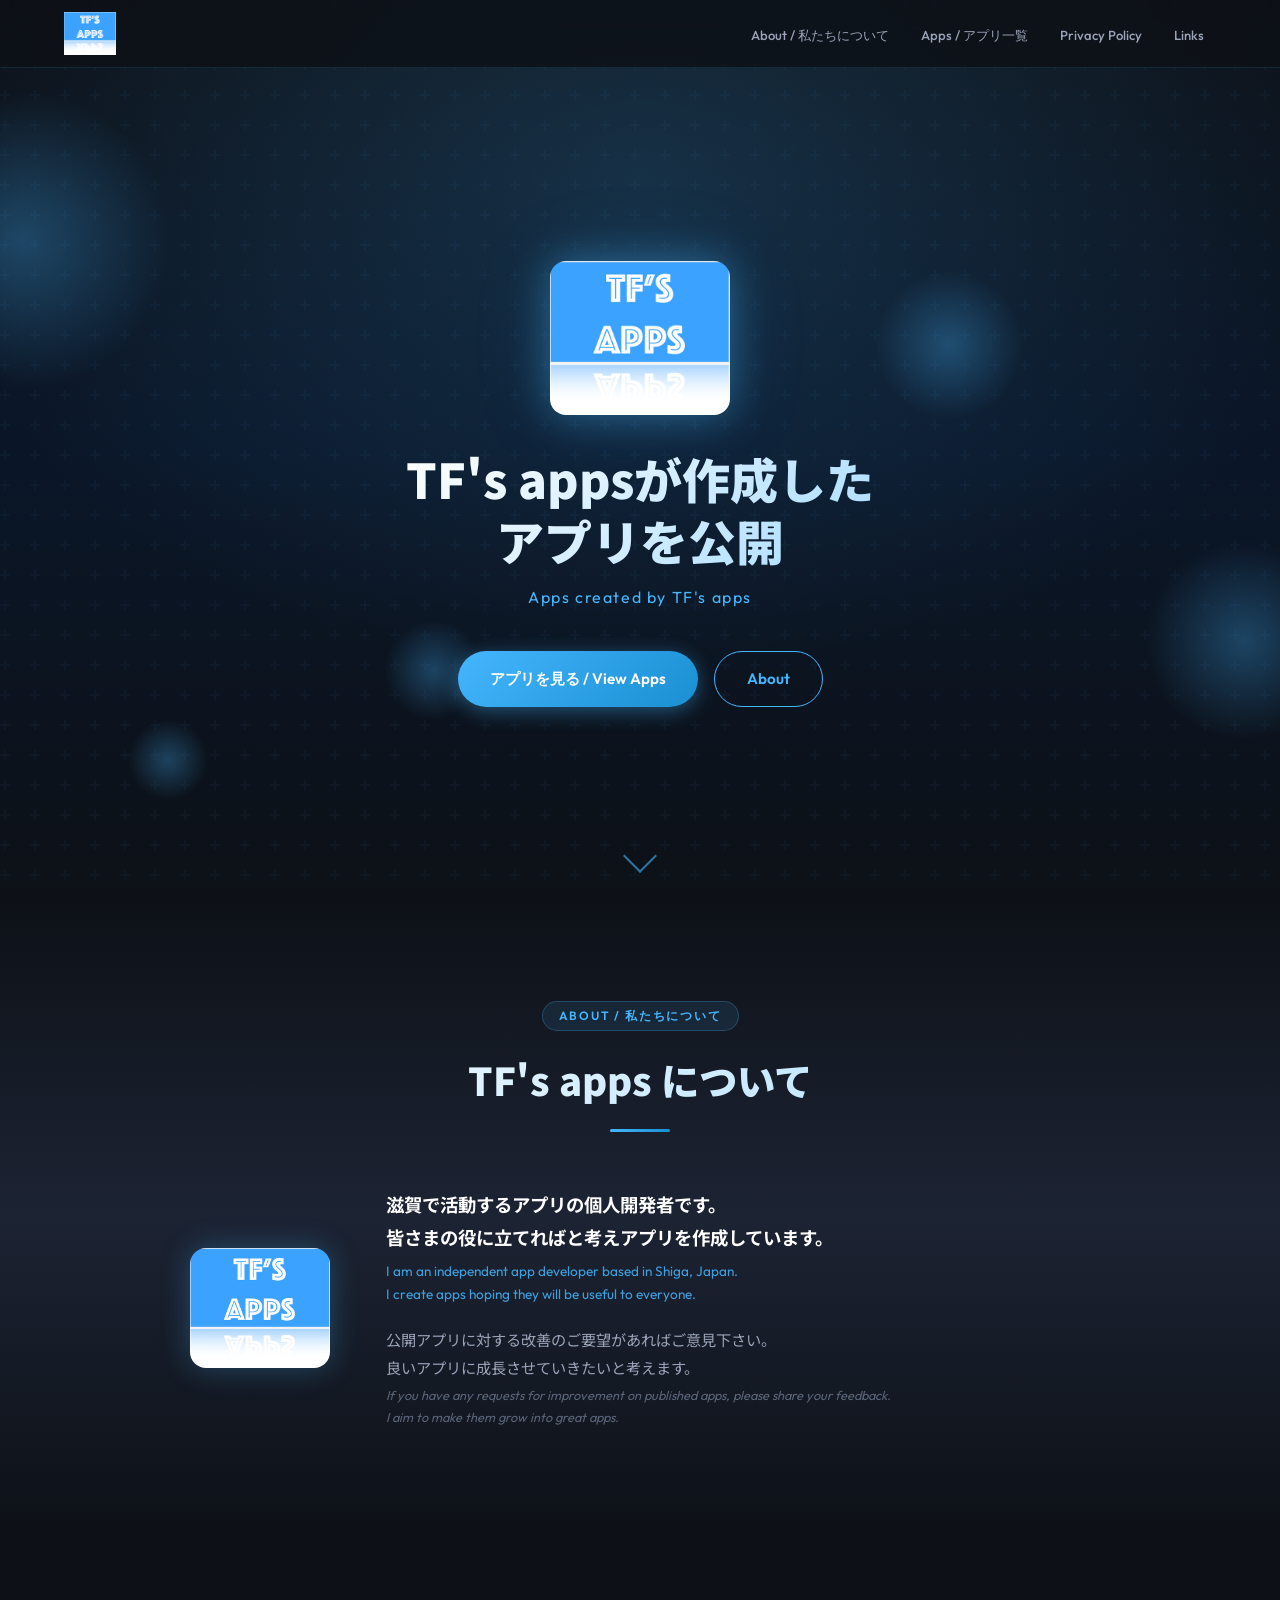
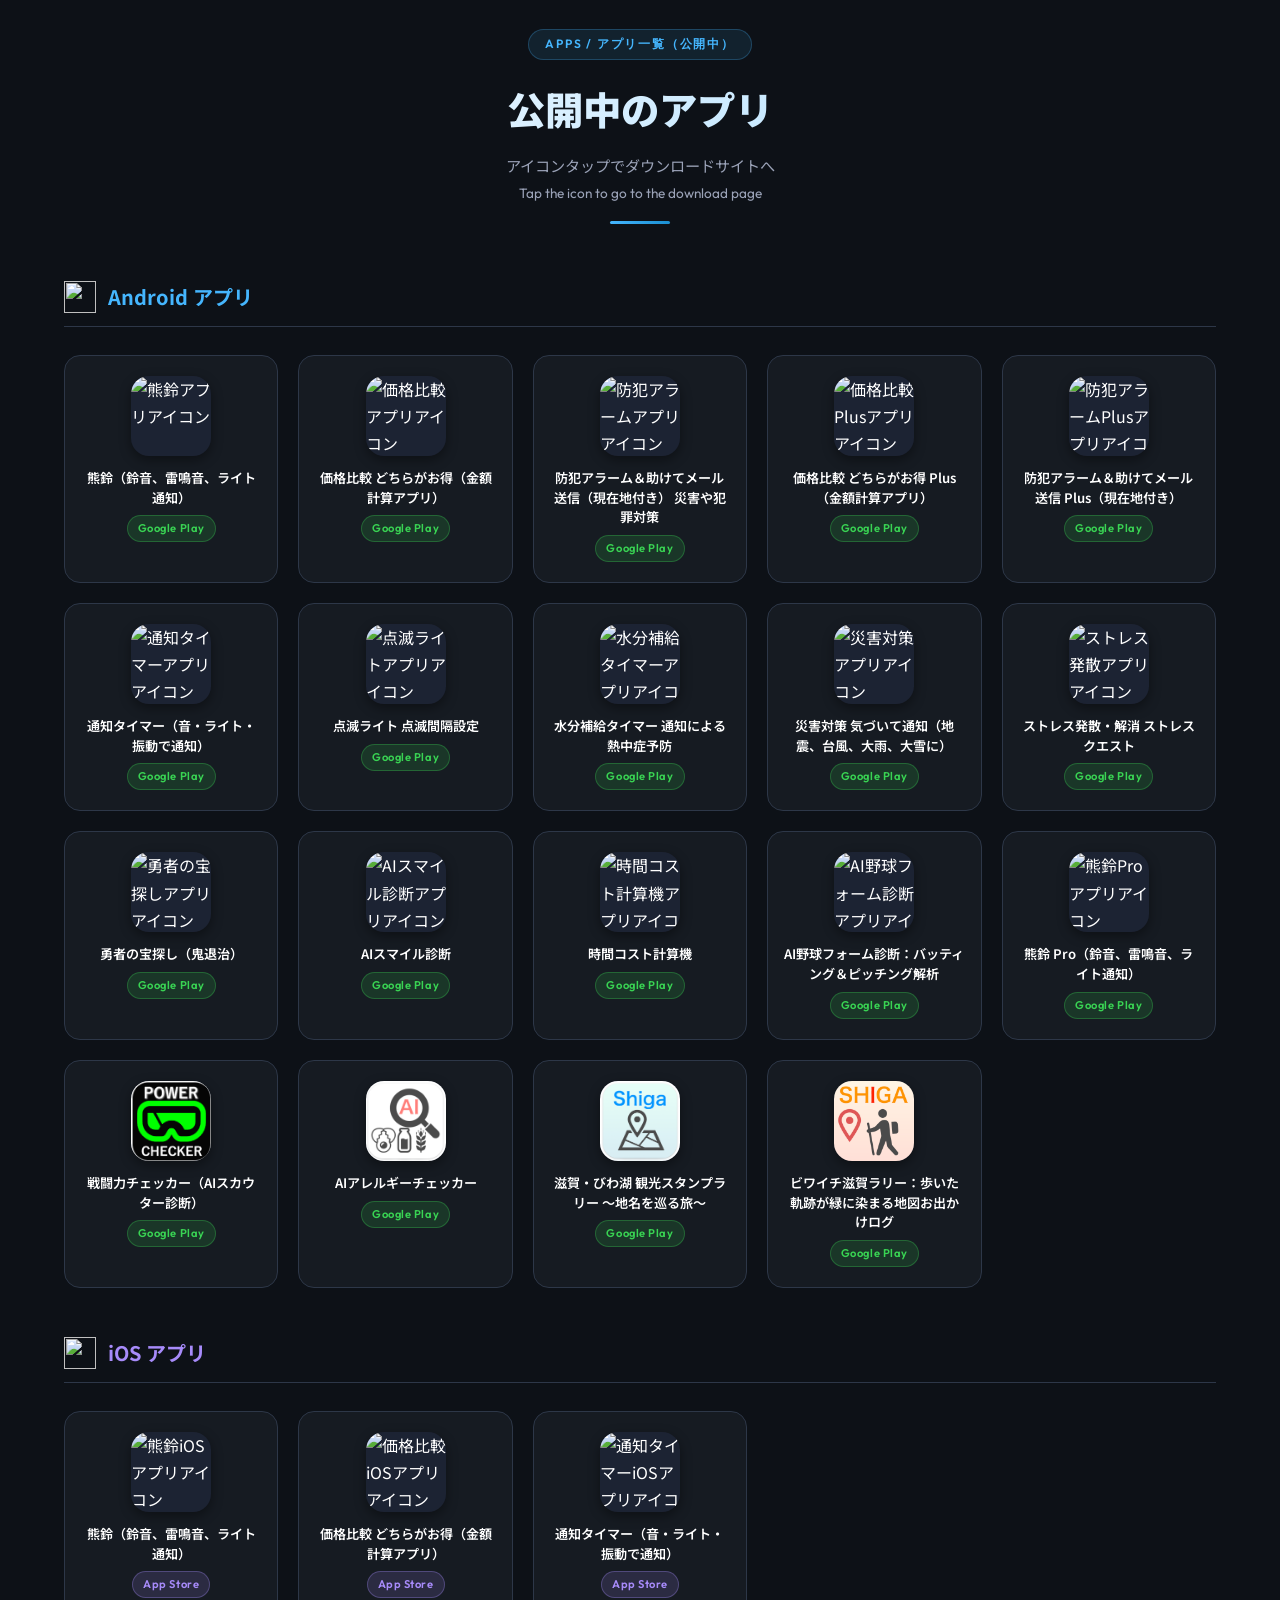
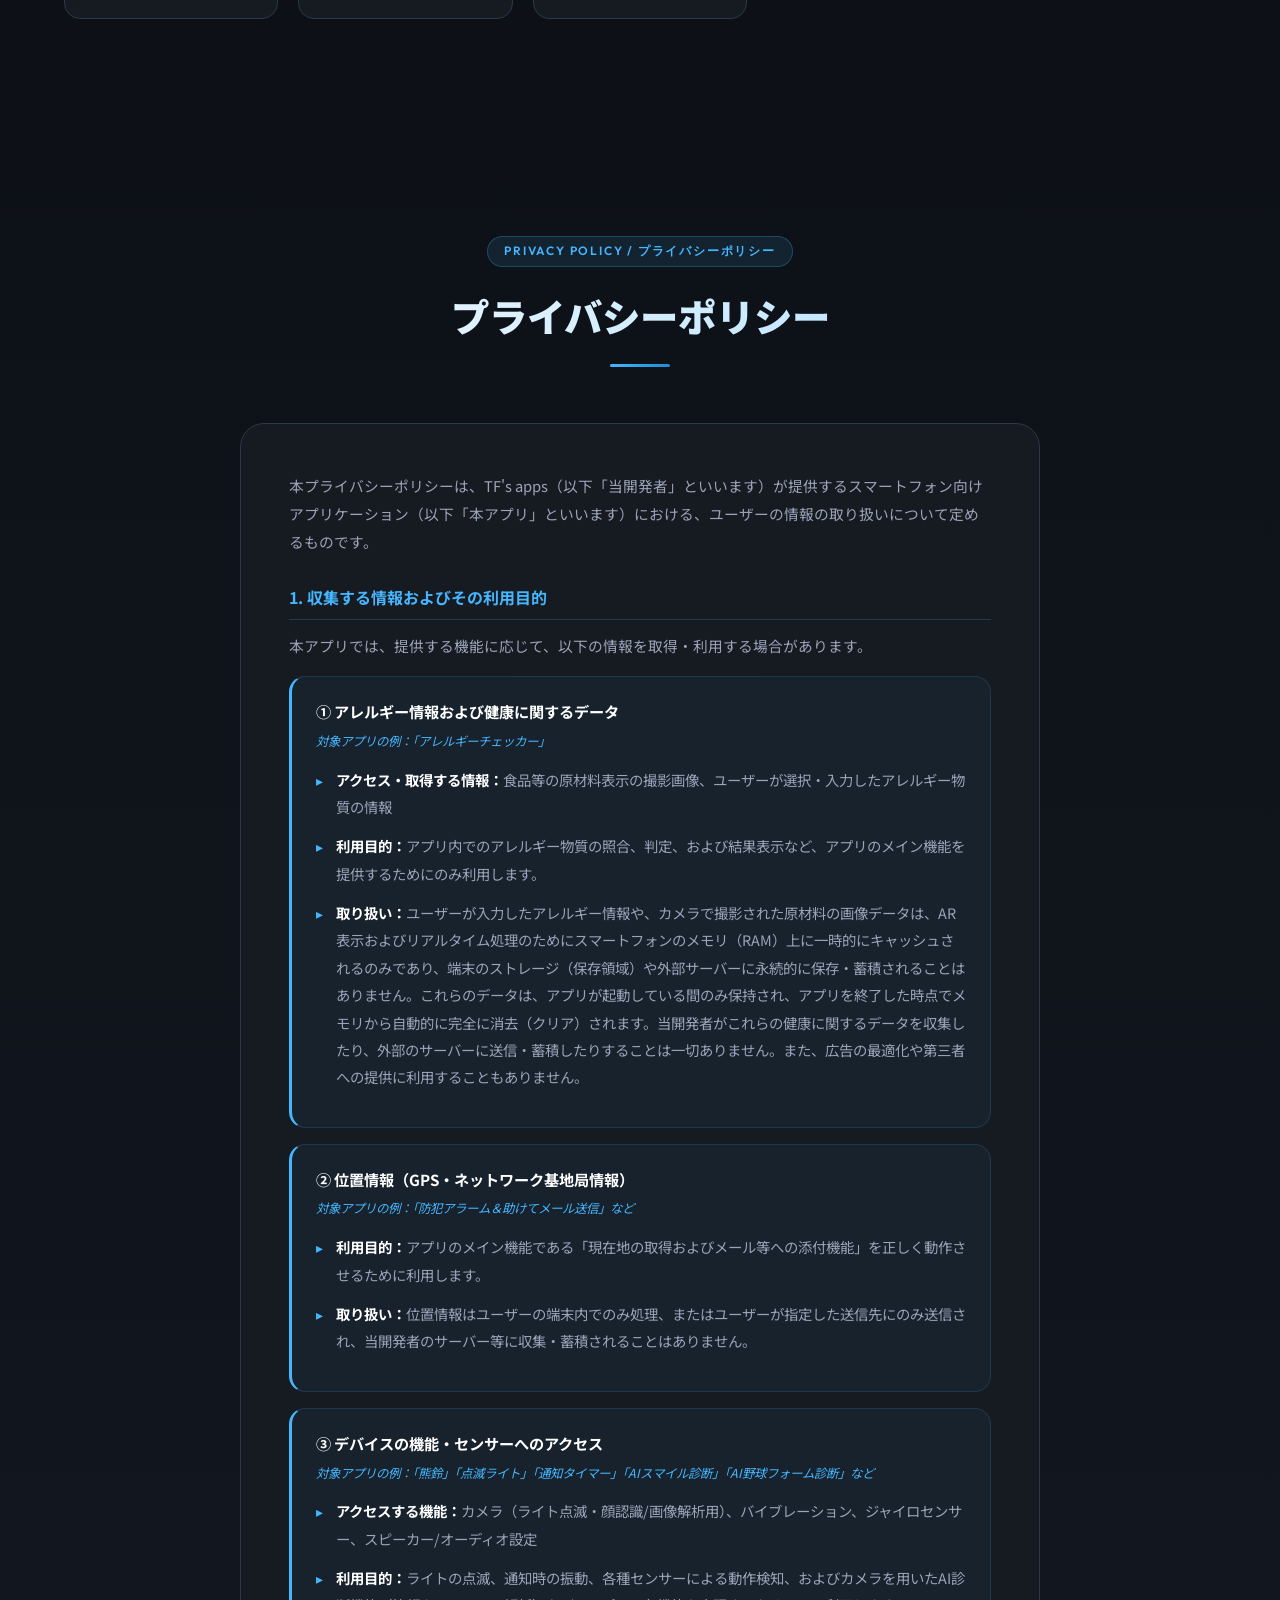
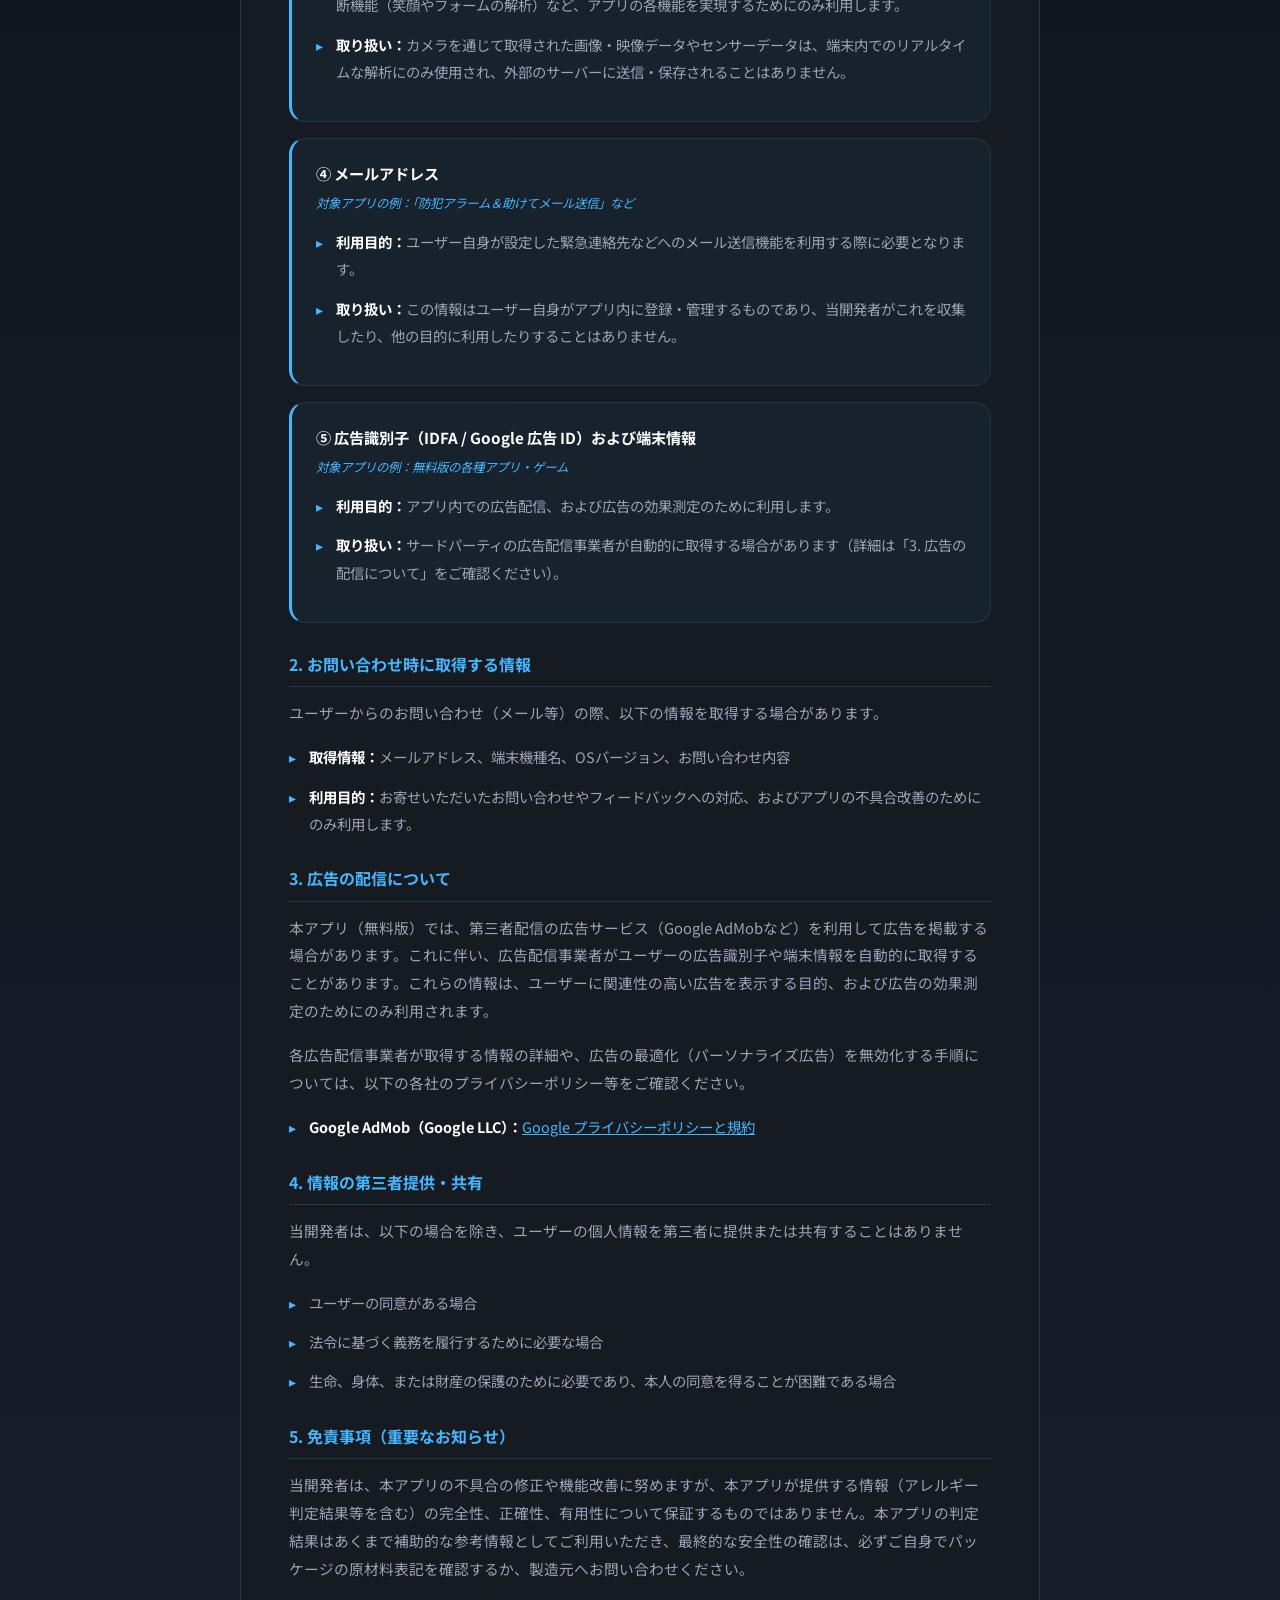
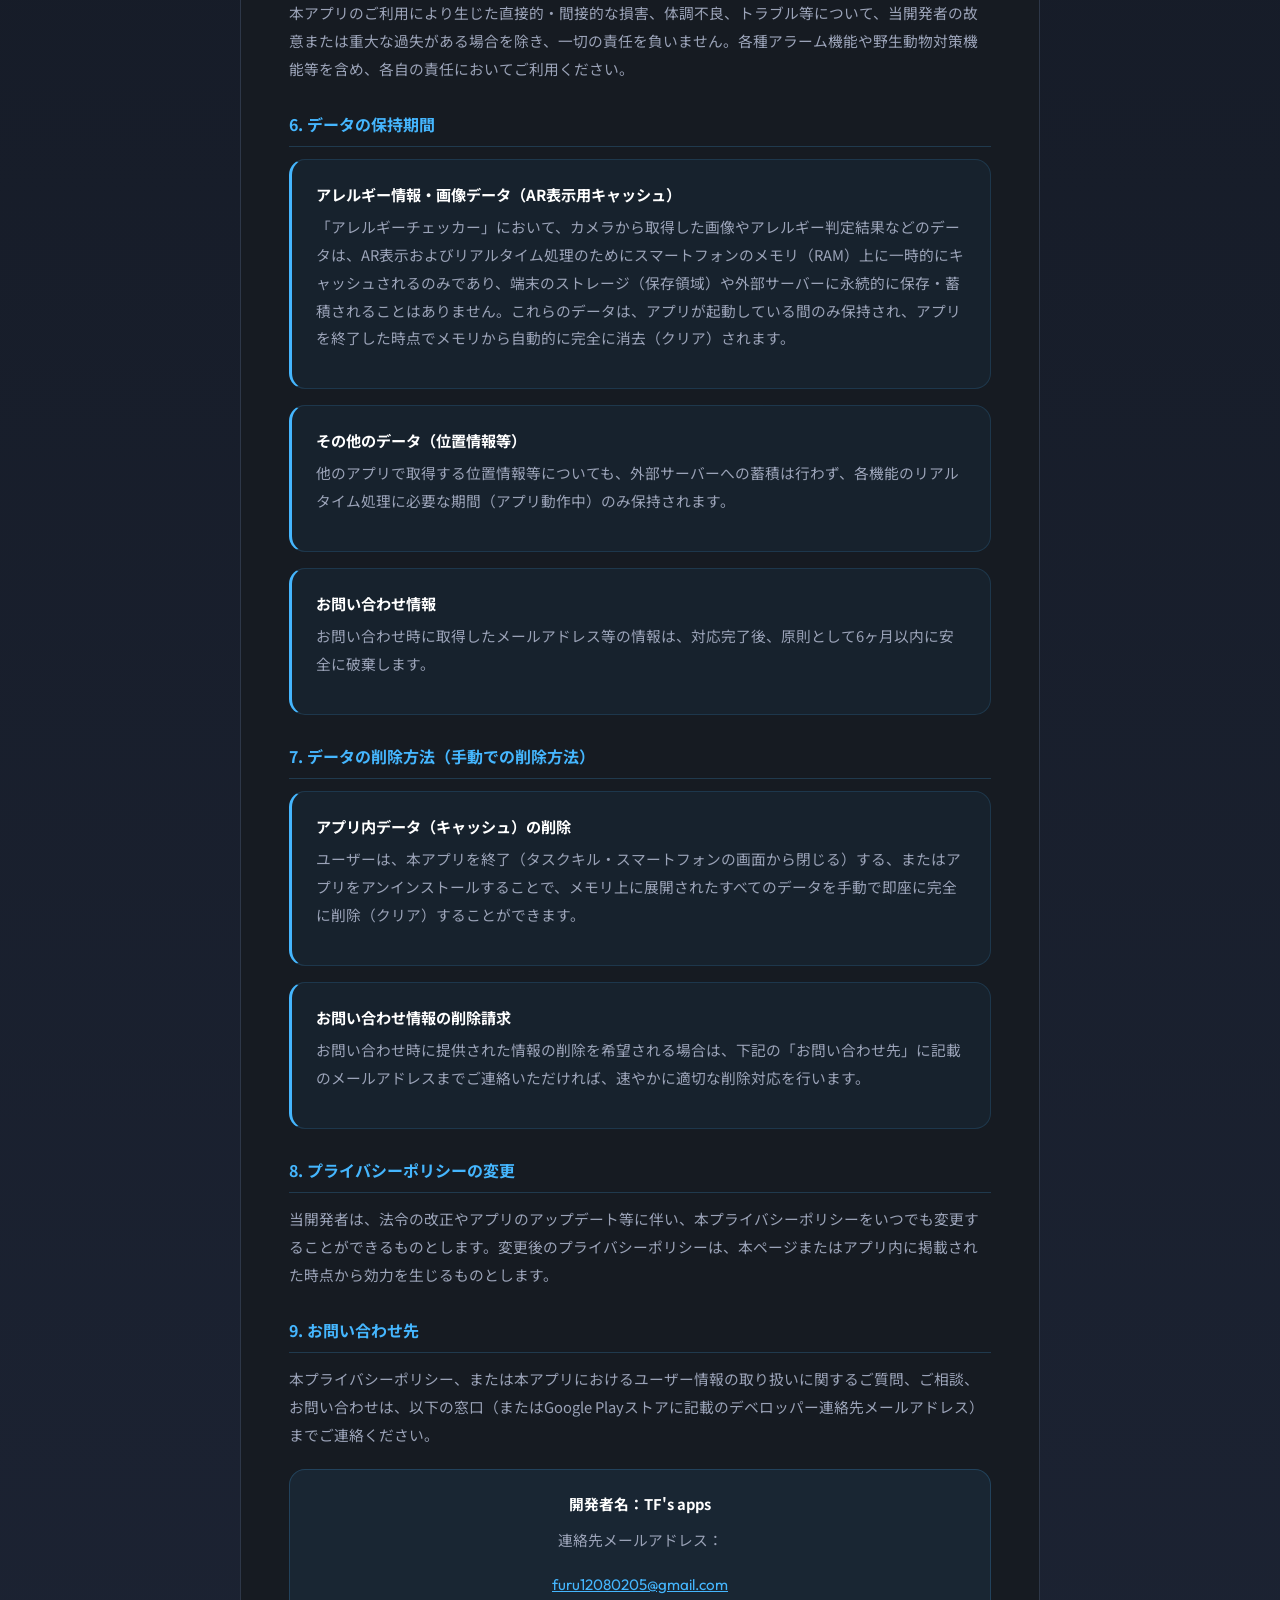
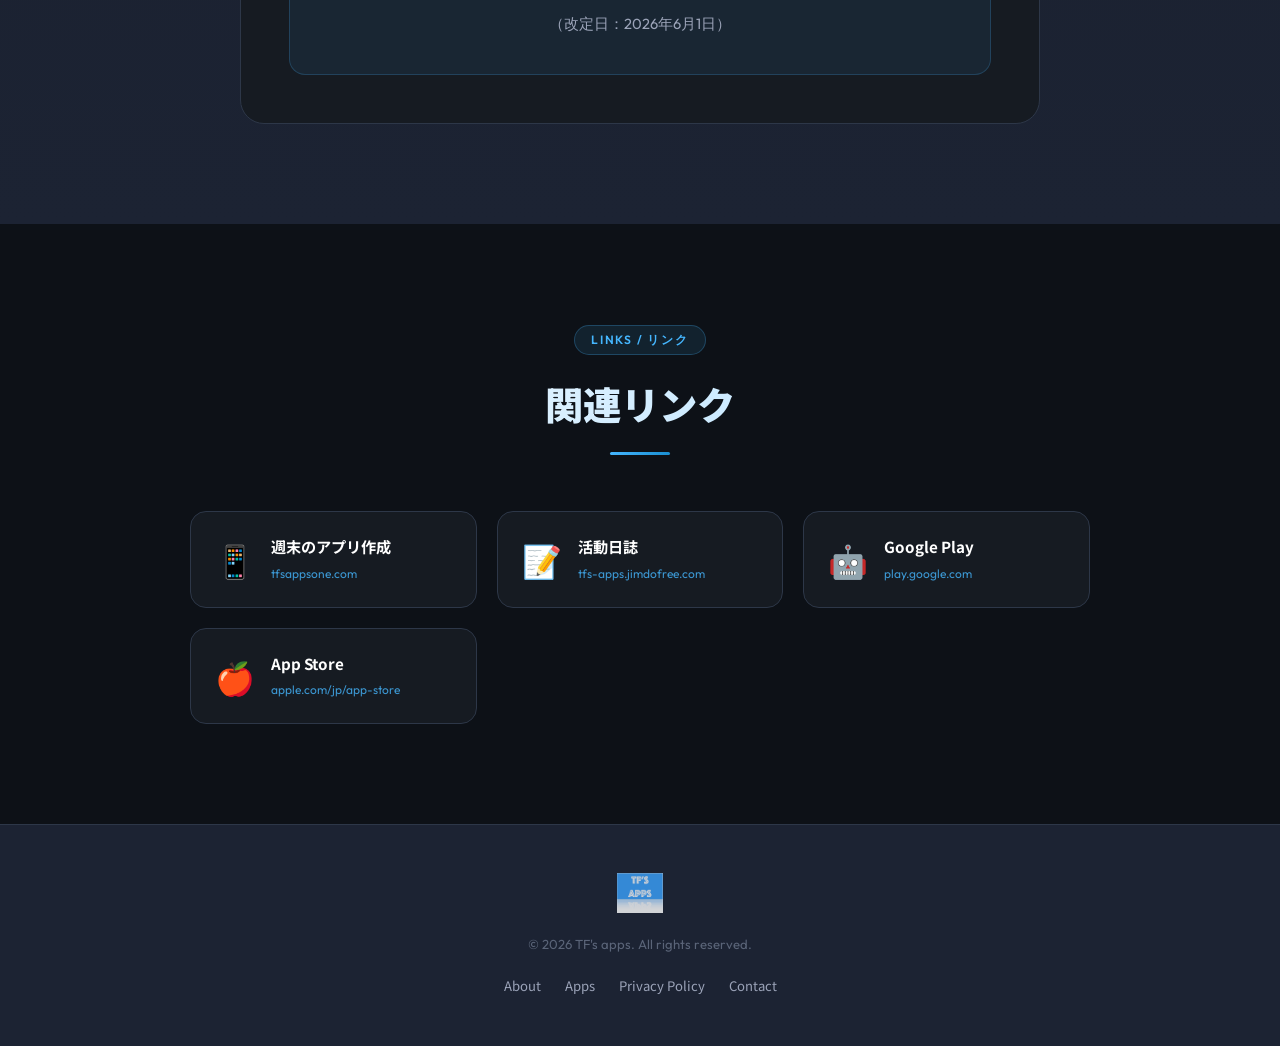
==== index.html @ b1903ca5 "Add files via upload" ====
<!DOCTYPE html>
<html lang="ja">
<head>
  <meta charset="UTF-8">
  <meta name="viewport" content="width=device-width, initial-scale=1.0">
  <meta http-equiv="X-UA-Compatible" content="IE=edge">
  <title>TF's apps | スマホアプリ開発者サイト</title>
  <meta name="description" content="滋賀で活動するアプリの個人開発者 TF's apps の公式サイト。Google PlayおよびApp Storeで公開中のAndroid・iOSアプリ一覧。">
  <meta property="og:title" content="TF's apps - App Developer">
  <meta property="og:description" content="滋賀で活動するアプリの個人開発者です。皆さまの役に立てればと考えアプリを作成しています。">
  <meta property="og:type" content="website">
  <meta property="og:url" content="https://tfs-apps-one.github.io/">
  <link rel="canonical" href="https://tfs-apps-one.github.io/">
  <link rel="preconnect" href="https://fonts.googleapis.com">
  <link rel="preconnect" href="https://fonts.gstatic.com" crossorigin>
  <link href="https://fonts.googleapis.com/css2?family=Noto+Sans+JP:wght@300;400;500;700;900&family=Outfit:wght@300;400;600;700;800&display=swap" rel="stylesheet">
  <link rel="stylesheet" href="assets/style.css">
</head>
<body>

  <!-- ===== HEADER ===== -->
  <header id="site-header">
    <div class="header-inner">
      <a href="#top" class="header-logo" aria-label="TF's apps ホームへ">
        <img src="assets/images/logo.png" alt="TF'S APPS" class="logo-img">
      </a>
      <nav class="header-nav" aria-label="サイトナビゲーション">
        <ul>
          <li><a href="#about" id="nav-about">About / 私たちについて</a></li>
          <li><a href="#apps" id="nav-apps">Apps / アプリ一覧</a></li>
          <li><a href="#privacy" id="nav-privacy">Privacy Policy</a></li>
          <li><a href="#links" id="nav-links">Links</a></li>
        </ul>
      </nav>
      <button class="hamburger" id="hamburger-btn" aria-label="メニューを開く" aria-expanded="false">
        <span></span><span></span><span></span>
      </button>
    </div>
  </header>

  <!-- ===== HERO ===== -->
  <section id="top" class="hero">
    <div class="hero-bg-overlay"></div>
    <div class="hero-particles" aria-hidden="true">
      <div class="particle p1"></div>
      <div class="particle p2"></div>
      <div class="particle p3"></div>
      <div class="particle p4"></div>
      <div class="particle p5"></div>
    </div>
    <div class="hero-content">
      <div class="hero-logo-wrap fade-in">
        <img src="assets/images/logo.png" alt="TF'S APPS" class="hero-logo-img">
      </div>
      <h1 class="hero-title fade-in delay-1">
        TF's appsが作成した<br>アプリを公開
      </h1>
      <p class="hero-subtitle fade-in delay-2">
        Apps created by TF's apps
      </p>
      <div class="hero-actions fade-in delay-3">
        <a href="#apps" class="btn btn-primary" id="hero-apps-btn">アプリを見る / View Apps</a>
        <a href="#about" class="btn btn-secondary" id="hero-about-btn">About</a>
      </div>
    </div>
    <div class="hero-scroll-hint" aria-hidden="true">
      <div class="scroll-arrow"></div>
    </div>
  </section>

  <!-- ===== ABOUT ===== -->
  <section id="about" class="section about-section">
    <div class="container">
      <div class="section-header reveal">
        <span class="section-label">About / 私たちについて</span>
        <h2 class="section-title">TF's apps について</h2>
        <div class="section-divider"></div>
      </div>
      <div class="about-content reveal">
        <div class="about-icon">
          <img src="assets/images/logo.png" alt="TF's APPS logo" class="about-logo">
        </div>
        <div class="about-text">
          <p class="about-main-text">
            滋賀で活動するアプリの個人開発者です。<br>
            皆さまの役に立てればと考えアプリを作成しています。
          </p>
          <p class="about-main-text-en">
            I am an independent app developer based in Shiga, Japan.<br>
            I create apps hoping they will be useful to everyone.
          </p>
          <p class="about-sub-text">
            公開アプリに対する改善のご要望があればご意見下さい。<br>
            良いアプリに成長させていきたいと考えます。
          </p>
          <p class="about-sub-text-en">
            If you have any requests for improvement on published apps, please share your feedback.<br>
            I aim to make them grow into great apps.
          </p>
        </div>
      </div>
    </div>
  </section>

  <!-- ===== APPS ===== -->
  <section id="apps" class="section apps-section">
    <div class="container">
      <div class="section-header reveal">
        <span class="section-label">Apps / アプリ一覧（公開中）</span>
        <h2 class="section-title">公開中のアプリ</h2>
        <p class="section-subtitle">アイコンタップでダウンロードサイトへ<br><span>Tap the icon to go to the download page</span></p>
        <div class="section-divider"></div>
      </div>

      <!-- Android -->
      <div class="platform-block reveal">
        <h3 class="platform-title">
          <img src="https://img.icons8.com/color/48/android-os.png" alt="" aria-hidden="true" width="32" height="32"> Android アプリ
        </h3>
        <div class="apps-grid" id="android-apps-grid">

          <div class="app-card reveal-card">
            <a href="https://play.google.com/store/apps/details?id=apps.ft.beastbuster" target="_blank" rel="noreferrer noopener" class="app-card-link" id="app-beastbuster">
              <div class="app-icon-wrap">
                <img src="https://static.wixstatic.com/media/1fd05c_a187ecb271944330b29685d3d9725b7c~mv2.png/v1/fill/w_198,h_192,al_c,q_85,usm_0.66_1.00_0.01,enc_avif,quality_auto/%E3%82%B9%E3%82%AF%E3%83%AA%E3%83%BC%E3%83%B3%E3%82%B7%E3%83%A7%E3%83%83%E3%83%88%202024-09-11%2021_06_14.png" alt="熊鈴アプリアイコン" class="app-icon" loading="lazy">
              </div>
              <div class="app-info">
                <p class="app-name">熊鈴（鈴音、雷鳴音、ライト通知）</p>
                <span class="app-badge badge-android">Google Play</span>
              </div>
            </a>
          </div>

          <div class="app-card reveal-card">
            <a href="https://play.google.com/store/apps/details?id=tfsapps.loveprice" target="_blank" rel="noreferrer noopener" class="app-card-link" id="app-loveprice">
              <div class="app-icon-wrap">
                <img src="https://static.wixstatic.com/media/1fd05c_b32d7a4cb493483a8dbc8c9c867bf170~mv2.png/v1/fill/w_202,h_193,al_c,q_85,usm_0.66_1.00_0.01,enc_avif,quality_auto/%E3%82%B9%E3%82%AF%E3%83%AA%E3%83%BC%E3%83%B3%E3%82%B7%E3%83%A7%E3%83%83%E3%83%88%202024-09-11%2021_13_16.png" alt="価格比較アプリアイコン" class="app-icon" loading="lazy">
              </div>
              <div class="app-info">
                <p class="app-name">価格比較 どちらがお得（金額計算アプリ）</p>
                <span class="app-badge badge-android">Google Play</span>
              </div>
            </a>
          </div>

          <div class="app-card reveal-card">
            <a href="https://play.google.com/store/apps/details?id=security.alarm" target="_blank" rel="noreferrer noopener" class="app-card-link" id="app-security-alarm">
              <div class="app-icon-wrap">
                <img src="https://static.wixstatic.com/media/1fd05c_6657f947ffc74a02a7563ac86a1b2e7a~mv2.png/v1/fill/w_190,h_195,al_c,q_85,usm_0.66_1.00_0.01,enc_avif,quality_auto/%E3%82%B9%E3%82%AF%E3%83%AA%E3%83%BC%E3%83%B3%E3%82%B7%E3%83%A7%E3%83%83%E3%83%88%202024-09-11%2021_15_04.png" alt="防犯アラームアプリアイコン" class="app-icon" loading="lazy">
              </div>
              <div class="app-info">
                <p class="app-name">防犯アラーム＆助けてメール送信（現在地付き） 災害や犯罪対策</p>
                <span class="app-badge badge-android">Google Play</span>
              </div>
            </a>
          </div>

          <div class="app-card reveal-card">
            <a href="https://play.google.com/store/apps/details?id=tfsapps.lovepriceplus" target="_blank" rel="noreferrer noopener" class="app-card-link" id="app-loveprice-plus">
              <div class="app-icon-wrap">
                <img src="https://static.wixstatic.com/media/1fd05c_c8e20fdb2da94fdc90638301b42c5729~mv2.png/v1/fill/w_192,h_197,al_c,q_85,usm_0.66_1.00_0.01,enc_avif,quality_auto/%E3%82%B9%E3%82%AF%E3%83%AA%E3%83%BC%E3%83%B3%E3%82%B7%E3%83%A7%E3%83%83%E3%83%88%202024-09-11%2021_17_00.png" alt="価格比較Plusアプリアイコン" class="app-icon" loading="lazy">
              </div>
              <div class="app-info">
                <p class="app-name">価格比較 どちらがお得 Plus（金額計算アプリ）</p>
                <span class="app-badge badge-android">Google Play</span>
              </div>
            </a>
          </div>

          <div class="app-card reveal-card">
            <a href="https://play.google.com/store/apps/details?id=tfsapps.securityalarmplus" target="_blank" rel="noreferrer noopener" class="app-card-link" id="app-security-plus">
              <div class="app-icon-wrap">
                <img src="https://static.wixstatic.com/media/1fd05c_ba4e5279d329437bbe9ab8c3a280785e~mv2.png/v1/fill/w_198,h_204,al_c,q_85,usm_0.66_1.00_0.01,enc_avif,quality_auto/%E3%82%B9%E3%82%AF%E3%83%AA%E3%83%BC%E3%83%B3%E3%82%B7%E3%83%A7%E3%83%83%E3%83%88%202024-09-11%2021_18_02.png" alt="防犯アラームPlusアプリアイコン" class="app-icon" loading="lazy">
              </div>
              <div class="app-info">
                <p class="app-name">防犯アラーム＆助けてメール送信 Plus（現在地付き）</p>
                <span class="app-badge badge-android">Google Play</span>
              </div>
            </a>
          </div>

          <div class="app-card reveal-card">
            <a href="https://play.google.com/store/apps/details?id=tfsapps.noticetimer" target="_blank" rel="noreferrer noopener" class="app-card-link" id="app-notice-timer">
              <div class="app-icon-wrap">
                <img src="https://static.wixstatic.com/media/1fd05c_6cd32b89ff7c42848b0fe03b3279f5f3~mv2.png/v1/fill/w_188,h_188,al_c,q_85,usm_0.66_1.00_0.01,enc_avif,quality_auto/%E3%82%B9%E3%82%AF%E3%83%AA%E3%83%BC%E3%83%B3%E3%82%B7%E3%83%A7%E3%83%83%E3%83%88%202024-09-11%2021_19_08.png" alt="通知タイマーアプリアイコン" class="app-icon" loading="lazy">
              </div>
              <div class="app-info">
                <p class="app-name">通知タイマー（音・ライト・振動で通知）</p>
                <span class="app-badge badge-android">Google Play</span>
              </div>
            </a>
          </div>

          <div class="app-card reveal-card">
            <a href="https://play.google.com/store/apps/details?id=tfsapps.lightblink" target="_blank" rel="noreferrer noopener" class="app-card-link" id="app-lightblink">
              <div class="app-icon-wrap">
                <img src="https://static.wixstatic.com/media/1fd05c_f318033e2fb245fe9808bf5f580293a7~mv2.png/v1/fill/w_196,h_199,al_c,q_85,usm_0.66_1.00_0.01,enc_avif,quality_auto/%E3%82%B9%E3%82%AF%E3%83%AA%E3%83%BC%E3%83%B3%E3%82%B7%E3%83%A7%E3%83%83%E3%83%88%202024-09-11%2021_20_07.png" alt="点滅ライトアプリアイコン" class="app-icon" loading="lazy">
              </div>
              <div class="app-info">
                <p class="app-name">点滅ライト 点滅間隔設定</p>
                <span class="app-badge badge-android">Google Play</span>
              </div>
            </a>
          </div>

          <div class="app-card reveal-card">
            <a href="https://play.google.com/store/apps/details?id=tfsapps.watertimer" target="_blank" rel="noreferrer noopener" class="app-card-link" id="app-watertimer">
              <div class="app-icon-wrap">
                <img src="https://static.wixstatic.com/media/1fd05c_7004f83de0fb4fa699c42392627e554a~mv2.png/v1/fill/w_200,h_200,al_c,q_85,usm_0.66_1.00_0.01,enc_avif,quality_auto/%E3%82%B9%E3%82%AF%E3%83%AA%E3%83%BC%E3%83%B3%E3%82%B7%E3%83%A7%E3%83%83%E3%83%88%202024-09-12%2021_12_09.png" alt="水分補給タイマーアプリアイコン" class="app-icon" loading="lazy">
              </div>
              <div class="app-info">
                <p class="app-name">水分補給タイマー 通知による熱中症予防</p>
                <span class="app-badge badge-android">Google Play</span>
              </div>
            </a>
          </div>

          <div class="app-card reveal-card">
            <a href="https://play.google.com/store/apps/details?id=tfsapps.noticeme" target="_blank" rel="noreferrer noopener" class="app-card-link" id="app-noticeme">
              <div class="app-icon-wrap">
                <img src="https://static.wixstatic.com/media/1fd05c_478e030428f945d8ad4ae5e52faa3ccd~mv2.png/v1/fill/w_204,h_202,al_c,q_85,usm_0.66_1.00_0.01,enc_avif,quality_auto/%E3%82%B9%E3%82%AF%E3%83%AA%E3%83%BC%E3%83%B3%E3%82%B7%E3%83%A7%E3%83%83%E3%83%88%202024-09-12%2021_13_55.png" alt="災害対策アプリアイコン" class="app-icon" loading="lazy">
              </div>
              <div class="app-info">
                <p class="app-name">災害対策 気づいて通知（地震、台風、大雨、大雪に）</p>
                <span class="app-badge badge-android">Google Play</span>
              </div>
            </a>
          </div>

          <div class="app-card reveal-card">
            <a href="https://play.google.com/store/apps/details?id=tfsapps.stressattack" target="_blank" rel="noreferrer noopener" class="app-card-link" id="app-stress">
              <div class="app-icon-wrap">
                <img src="https://static.wixstatic.com/media/1fd05c_0056a9ec3739431a8cb2187e0b431e6b~mv2.png/v1/fill/w_196,h_194,al_c,q_85,usm_0.66_1.00_0.01,enc_avif,quality_auto/%E3%82%B9%E3%82%AF%E3%83%AA%E3%83%BC%E3%83%B3%E3%82%B7%E3%83%A7%E3%83%83%E3%83%88%202024-09-12%2021_15_57.png" alt="ストレス発散アプリアイコン" class="app-icon" loading="lazy">
              </div>
              <div class="app-info">
                <p class="app-name">ストレス発散・解消 ストレスクエスト</p>
                <span class="app-badge badge-android">Google Play</span>
              </div>
            </a>
          </div>

          <div class="app-card reveal-card">
            <a href="https://play.google.com/store/apps/details?id=tfsapps.treasurehunt" target="_blank" rel="noreferrer noopener" class="app-card-link" id="app-treasure">
              <div class="app-icon-wrap">
                <img src="https://static.wixstatic.com/media/1fd05c_9fd195c715a04fc5b2df7acafa663400~mv2.png/v1/fill/w_194,h_194,al_c,q_85,usm_0.66_1.00_0.01,enc_avif,quality_auto/%E3%82%B9%E3%82%AF%E3%83%AA%E3%83%BC%E3%83%B3%E3%82%B7%E3%83%A7%E3%83%83%E3%83%88%202024-09-12%2021_17_32.png" alt="勇者の宝探しアプリアイコン" class="app-icon" loading="lazy">
              </div>
              <div class="app-info">
                <p class="app-name">勇者の宝探し（鬼退治）</p>
                <span class="app-badge badge-android">Google Play</span>
              </div>
            </a>
          </div>

          <div class="app-card reveal-card">
            <a href="https://play.google.com/store/apps/details?id=tfsapps.smilechecker" target="_blank" rel="noreferrer noopener" class="app-card-link" id="app-smile">
              <div class="app-icon-wrap">
                <img src="https://static.wixstatic.com/media/1fd05c_af3fd9e2b90d4a6ea7710c2285aa2e30~mv2.png/v1/fill/w_196,h_194,al_c,q_85,usm_0.66_1.00_0.01,enc_avif,quality_auto/%E3%82%B9%E3%82%AF%E3%83%AA%E3%83%BC%E3%83%B3%E3%82%B7%E3%83%A7%E3%83%83%E3%83%88%202025-03-06%2014_54_05.png" alt="AIスマイル診断アプリアイコン" class="app-icon" loading="lazy">
              </div>
              <div class="app-info">
                <p class="app-name">AIスマイル診断</p>
                <span class="app-badge badge-android">Google Play</span>
              </div>
            </a>
          </div>

          <div class="app-card reveal-card">
            <a href="https://play.google.com/store/apps/details?id=tfsapps.timecostcal" target="_blank" rel="noreferrer noopener" class="app-card-link" id="app-timecost">
              <div class="app-icon-wrap">
                <img src="https://static.wixstatic.com/media/1fd05c_a4c60144f251499e8d7f3b3a613d5227~mv2.png/v1/fill/w_194,h_194,al_c,q_85,usm_0.66_1.00_0.01,enc_avif,quality_auto/%E3%82%B9%E3%82%AF%E3%83%AA%E3%83%BC%E3%83%B3%E3%82%B7%E3%83%A7%E3%83%83%E3%83%88%202025-02-24%2016_01_05.png" alt="時間コスト計算機アプリアイコン" class="app-icon" loading="lazy">
              </div>
              <div class="app-info">
                <p class="app-name">時間コスト計算機</p>
                <span class="app-badge badge-android">Google Play</span>
              </div>
            </a>
          </div>

          <div class="app-card reveal-card">
            <a href="https://play.google.com/store/apps/details?id=tfsapps.formbaseballai" target="_blank" rel="noreferrer noopener" class="app-card-link" id="app-baseball">
              <div class="app-icon-wrap">
                <img src="https://static.wixstatic.com/media/1fd05c_57cae69621864e788894196fd3622b78~mv2.png/v1/fill/w_194,h_188,al_c,q_85,usm_0.66_1.00_0.01,enc_avif,quality_auto/%E3%82%B9%E3%82%AF%E3%83%AA%E3%83%BC%E3%83%B3%E3%82%B7%E3%83%A7%E3%83%83%E3%83%88%202026-05-09%2015_30_57.png" alt="AI野球フォーム診断アプリアイコン" class="app-icon" loading="lazy">
              </div>
              <div class="app-info">
                <p class="app-name">AI野球フォーム診断：バッティング＆ピッチング解析</p>
                <span class="app-badge badge-android">Google Play</span>
              </div>
            </a>
          </div>

          <div class="app-card reveal-card">
            <a href="https://play.google.com/store/apps/details?id=tfsapps.beastbusterpro" target="_blank" rel="noreferrer noopener" class="app-card-link" id="app-beastbusterpro">
              <div class="app-icon-wrap">
                <img src="https://static.wixstatic.com/media/1fd05c_05b9461285c44026a52b9242f9d9f733~mv2.png/v1/fill/w_200,h_196,al_c,q_85,usm_0.66_1.00_0.01,enc_avif,quality_auto/%E3%82%B9%E3%82%AF%E3%83%AA%E3%83%BC%E3%83%B3%E3%82%B7%E3%83%A7%E3%83%83%E3%83%88%202024-09-12%2021_22_27.png" alt="熊鈴Proアプリアイコン" class="app-icon" loading="lazy">
              </div>
              <div class="app-info">
                <p class="app-name">熊鈴 Pro（鈴音、雷鳴音、ライト通知）</p>
                <span class="app-badge badge-android">Google Play</span>
              </div>
            </a>
          </div>

          <div class="app-card reveal-card">
            <a href="https://play.google.com/store/apps/details?id=tfsapps.combatpowerchecker" target="_blank" rel="noreferrer noopener" class="app-card-link" id="app-combatpower">
              <div class="app-icon-wrap">
                <img src="assets/images/icon_combatpower.png" alt="戦闘力チェッカーアプリアイコン" class="app-icon" loading="lazy">
              </div>
              <div class="app-info">
                <p class="app-name">戦闘力チェッカー（AIスカウター診断）</p>
                <span class="app-badge badge-android">Google Play</span>
              </div>
            </a>
          </div>

          <div class="app-card reveal-card">
            <a href="https://play.google.com/store/apps/details?id=tfsapps.aiallergychecker" target="_blank" rel="noreferrer noopener" class="app-card-link" id="app-aiallergy">
              <div class="app-icon-wrap">
                <img src="assets/images/icon_aiallergy.png" alt="AIアレルギーチェッカーアプリアイコン" class="app-icon" loading="lazy">
              </div>
              <div class="app-info">
                <p class="app-name">AIアレルギーチェッカー</p>
                <span class="app-badge badge-android">Google Play</span>
              </div>
            </a>
          </div>

          <div class="app-card reveal-card">
            <a href="https://play.google.com/store/apps/details?id=tfsapps.shigaspotrally" target="_blank" rel="noreferrer noopener" class="app-card-link" id="app-shigaspotrally">
              <div class="app-icon-wrap">
                <img src="assets/images/icon_shigaspotrally.png" alt="滋賀・びわ湖 観光スタンプラリーアプリアイコン" class="app-icon" loading="lazy">
              </div>
              <div class="app-info">
                <p class="app-name">滋賀・びわ湖 観光スタンプラリー 〜地名を巡る旅〜</p>
                <span class="app-badge badge-android">Google Play</span>
              </div>
            </a>
          </div>

          <div class="app-card reveal-card">
            <a href="https://play.google.com/store/apps/details?id=tfsapps.shigadevelopment" target="_blank" rel="noreferrer noopener" class="app-card-link" id="app-shigadevelopment">
              <div class="app-icon-wrap">
                <img src="assets/images/icon_shigadevelopment.png" alt="ビワイチ滋賀ラリーアプリアイコン" class="app-icon" loading="lazy">
              </div>
              <div class="app-info">
                <p class="app-name">ビワイチ滋賀ラリー：歩いた軌跡が緑に染まる地図お出かけログ</p>
                <span class="app-badge badge-android">Google Play</span>
              </div>
            </a>
          </div>

        </div><!-- /.apps-grid -->
      </div><!-- /.platform-block Android -->

      <!-- iOS -->
      <div class="platform-block reveal" style="margin-top:3rem;">
        <h3 class="platform-title ios-title">
          <img src="https://img.icons8.com/color/48/mac-os.png" alt="" aria-hidden="true" width="32" height="32"> iOS アプリ
        </h3>
        <div class="apps-grid" id="ios-apps-grid">

          <div class="app-card reveal-card">
            <a href="https://itunes.apple.com/jp/app/id6642689991?mt=8" target="_blank" rel="noreferrer noopener" class="app-card-link" id="app-ios-beastbuster">
              <div class="app-icon-wrap">
                <img src="https://static.wixstatic.com/media/1fd05c_a187ecb271944330b29685d3d9725b7c~mv2.png/v1/fill/w_198,h_192,al_c,q_85,usm_0.66_1.00_0.01,enc_avif,quality_auto/%E3%82%B9%E3%82%AF%E3%83%AA%E3%83%BC%E3%83%B3%E3%82%B7%E3%83%A7%E3%83%83%E3%83%88%202024-09-11%2021_06_14.png" alt="熊鈴iOSアプリアイコン" class="app-icon" loading="lazy">
              </div>
              <div class="app-info">
                <p class="app-name">熊鈴（鈴音、雷鳴音、ライト通知）</p>
                <span class="app-badge badge-ios">App Store</span>
              </div>
            </a>
          </div>

          <div class="app-card reveal-card">
            <a href="https://itunes.apple.com/jp/app/id6705126566?mt=8" target="_blank" rel="noreferrer noopener" class="app-card-link" id="app-ios-loveprice">
              <div class="app-icon-wrap">
                <img src="https://static.wixstatic.com/media/1fd05c_8972de949a4b4d0d95c4f9022b066fab~mv2.png/v1/fill/w_198,h_198,al_c,q_85,usm_0.66_1.00_0.01,enc_avif,quality_auto/lp256.png" alt="価格比較iOSアプリアイコン" class="app-icon" loading="lazy">
              </div>
              <div class="app-info">
                <p class="app-name">価格比較 どちらがお得（金額計算アプリ）</p>
                <span class="app-badge badge-ios">App Store</span>
              </div>
            </a>
          </div>

          <div class="app-card reveal-card">
            <a href="https://itunes.apple.com/jp/app/id6761318302?mt=8" target="_blank" rel="noreferrer noopener" class="app-card-link" id="app-ios-noticetimer">
              <div class="app-icon-wrap">
                <img src="https://static.wixstatic.com/media/1fd05c_6954aa7647e742eca48b6fe754318730~mv2.png/v1/fill/w_198,h_198,al_c,q_85,usm_0.66_1.00_0.01,enc_avif,quality_auto/nt512.png" alt="通知タイマーiOSアプリアイコン" class="app-icon" loading="lazy">
              </div>
              <div class="app-info">
                <p class="app-name">通知タイマー（音・ライト・振動で通知）</p>
                <span class="app-badge badge-ios">App Store</span>
              </div>
            </a>
          </div>

        </div>
      </div><!-- /.platform-block iOS -->

    </div><!-- /.container -->
  </section>

  <!-- ===== PRIVACY POLICY ===== -->
  <section id="privacy" class="section privacy-section">
    <div class="container">
      <div class="section-header reveal">
        <span class="section-label">Privacy Policy / プライバシーポリシー</span>
        <h2 class="section-title">プライバシーポリシー</h2>
        <div class="section-divider"></div>
      </div>
      <div class="privacy-content reveal">

        <p>本プライバシーポリシーは、TF's apps（以下「当開発者」といいます）が提供するスマートフォン向けアプリケーション（以下「本アプリ」といいます）における、ユーザーの情報の取り扱いについて定めるものです。</p>

        <!-- 1 -->
        <h3>1. 収集する情報およびその利用目的</h3>
        <p>本アプリでは、提供する機能に応じて、以下の情報を取得・利用する場合があります。</p>

        <div class="privacy-item">
          <p class="privacy-item-title">① アレルギー情報および健康に関するデータ</p>
          <p class="privacy-item-note">対象アプリの例：「アレルギーチェッカー」</p>
          <ul>
            <li><strong>アクセス・取得する情報：</strong>食品等の原材料表示の撮影画像、ユーザーが選択・入力したアレルギー物質の情報</li>
            <li><strong>利用目的：</strong>アプリ内でのアレルギー物質の照合、判定、および結果表示など、アプリのメイン機能を提供するためにのみ利用します。</li>
            <li><strong>取り扱い：</strong>ユーザーが入力したアレルギー情報や、カメラで撮影された原材料の画像データは、AR表示およびリアルタイム処理のためにスマートフォンのメモリ（RAM）上に一時的にキャッシュされるのみであり、端末のストレージ（保存領域）や外部サーバーに永続的に保存・蓄積されることはありません。これらのデータは、アプリが起動している間のみ保持され、アプリを終了した時点でメモリから自動的に完全に消去（クリア）されます。当開発者がこれらの健康に関するデータを収集したり、外部のサーバーに送信・蓄積したりすることは一切ありません。また、広告の最適化や第三者への提供に利用することもありません。</li>
          </ul>
        </div>

        <div class="privacy-item">
          <p class="privacy-item-title">② 位置情報（GPS・ネットワーク基地局情報）</p>
          <p class="privacy-item-note">対象アプリの例：「防犯アラーム＆助けてメール送信」など</p>
          <ul>
            <li><strong>利用目的：</strong>アプリのメイン機能である「現在地の取得およびメール等への添付機能」を正しく動作させるために利用します。</li>
            <li><strong>取り扱い：</strong>位置情報はユーザーの端末内でのみ処理、またはユーザーが指定した送信先にのみ送信され、当開発者のサーバー等に収集・蓄積されることはありません。</li>
          </ul>
        </div>

        <div class="privacy-item">
          <p class="privacy-item-title">③ デバイスの機能・センサーへのアクセス</p>
          <p class="privacy-item-note">対象アプリの例：「熊鈴」「点滅ライト」「通知タイマー」「AIスマイル診断」「AI野球フォーム診断」など</p>
          <ul>
            <li><strong>アクセスする機能：</strong>カメラ（ライト点滅・顔認識/画像解析用）、バイブレーション、ジャイロセンサー、スピーカー/オーディオ設定</li>
            <li><strong>利用目的：</strong>ライトの点滅、通知時の振動、各種センサーによる動作検知、およびカメラを用いたAI診断機能（笑顔やフォームの解析）など、アプリの各機能を実現するためにのみ利用します。</li>
            <li><strong>取り扱い：</strong>カメラを通じて取得された画像・映像データやセンサーデータは、端末内でのリアルタイムな解析にのみ使用され、外部のサーバーに送信・保存されることはありません。</li>
          </ul>
        </div>

        <div class="privacy-item">
          <p class="privacy-item-title">④ メールアドレス</p>
          <p class="privacy-item-note">対象アプリの例：「防犯アラーム＆助けてメール送信」など</p>
          <ul>
            <li><strong>利用目的：</strong>ユーザー自身が設定した緊急連絡先などへのメール送信機能を利用する際に必要となります。</li>
            <li><strong>取り扱い：</strong>この情報はユーザー自身がアプリ内に登録・管理するものであり、当開発者がこれを収集したり、他の目的に利用したりすることはありません。</li>
          </ul>
        </div>

        <div class="privacy-item">
          <p class="privacy-item-title">⑤ 広告識別子（IDFA / Google 広告 ID）および端末情報</p>
          <p class="privacy-item-note">対象アプリの例：無料版の各種アプリ・ゲーム</p>
          <ul>
            <li><strong>利用目的：</strong>アプリ内での広告配信、および広告の効果測定のために利用します。</li>
            <li><strong>取り扱い：</strong>サードパーティの広告配信事業者が自動的に取得する場合があります（詳細は「3. 広告の配信について」をご確認ください）。</li>
          </ul>
        </div>

        <!-- 2 -->
        <h3>2. お問い合わせ時に取得する情報</h3>
        <p>ユーザーからのお問い合わせ（メール等）の際、以下の情報を取得する場合があります。</p>
        <ul>
          <li><strong>取得情報：</strong>メールアドレス、端末機種名、OSバージョン、お問い合わせ内容</li>
          <li><strong>利用目的：</strong>お寄せいただいたお問い合わせやフィードバックへの対応、およびアプリの不具合改善のためにのみ利用します。</li>
        </ul>

        <!-- 3 -->
        <h3>3. 広告の配信について</h3>
        <p>本アプリ（無料版）では、第三者配信の広告サービス（Google AdMobなど）を利用して広告を掲載する場合があります。これに伴い、広告配信事業者がユーザーの広告識別子や端末情報を自動的に取得することがあります。これらの情報は、ユーザーに関連性の高い広告を表示する目的、および広告の効果測定のためにのみ利用されます。</p>
        <p>各広告配信事業者が取得する情報の詳細や、広告の最適化（パーソナライズ広告）を無効化する手順については、以下の各社のプライバシーポリシー等をご確認ください。</p>
        <ul>
          <li><strong>Google AdMob（Google LLC）：</strong><a href="https://policies.google.com/privacy" target="_blank" rel="noopener noreferrer" class="privacy-link" id="privacy-google-link">Google プライバシーポリシーと規約</a></li>
        </ul>

        <!-- 4 -->
        <h3>4. 情報の第三者提供・共有</h3>
        <p>当開発者は、以下の場合を除き、ユーザーの個人情報を第三者に提供または共有することはありません。</p>
        <ul>
          <li>ユーザーの同意がある場合</li>
          <li>法令に基づく義務を履行するために必要な場合</li>
          <li>生命、身体、または財産の保護のために必要であり、本人の同意を得ることが困難である場合</li>
        </ul>

        <!-- 5 -->
        <h3>5. 免責事項（重要なお知らせ）</h3>
        <p>当開発者は、本アプリの不具合の修正や機能改善に努めますが、本アプリが提供する情報（アレルギー判定結果等を含む）の完全性、正確性、有用性について保証するものではありません。本アプリの判定結果はあくまで補助的な参考情報としてご利用いただき、最終的な安全性の確認は、必ずご自身でパッケージの原材料表記を確認するか、製造元へお問い合わせください。</p>
        <p>本アプリのご利用により生じた直接的・間接的な損害、体調不良、トラブル等について、当開発者の故意または重大な過失がある場合を除き、一切の責任を負いません。各種アラーム機能や野生動物対策機能等を含め、各自の責任においてご利用ください。</p>

        <!-- 6 -->
        <h3>6. データの保持期間</h3>

        <div class="privacy-item">
          <p class="privacy-item-title">アレルギー情報・画像データ（AR表示用キャッシュ）</p>
          <p>「アレルギーチェッカー」において、カメラから取得した画像やアレルギー判定結果などのデータは、AR表示およびリアルタイム処理のためにスマートフォンのメモリ（RAM）上に一時的にキャッシュされるのみであり、端末のストレージ（保存領域）や外部サーバーに永続的に保存・蓄積されることはありません。これらのデータは、アプリが起動している間のみ保持され、アプリを終了した時点でメモリから自動的に完全に消去（クリア）されます。</p>
        </div>

        <div class="privacy-item">
          <p class="privacy-item-title">その他のデータ（位置情報等）</p>
          <p>他のアプリで取得する位置情報等についても、外部サーバーへの蓄積は行わず、各機能のリアルタイム処理に必要な期間（アプリ動作中）のみ保持されます。</p>
        </div>

        <div class="privacy-item">
          <p class="privacy-item-title">お問い合わせ情報</p>
          <p>お問い合わせ時に取得したメールアドレス等の情報は、対応完了後、原則として6ヶ月以内に安全に破棄します。</p>
        </div>

        <!-- 7 -->
        <h3>7. データの削除方法（手動での削除方法）</h3>

        <div class="privacy-item">
          <p class="privacy-item-title">アプリ内データ（キャッシュ）の削除</p>
          <p>ユーザーは、本アプリを終了（タスクキル・スマートフォンの画面から閉じる）する、またはアプリをアンインストールすることで、メモリ上に展開されたすべてのデータを手動で即座に完全に削除（クリア）することができます。</p>
        </div>

        <div class="privacy-item">
          <p class="privacy-item-title">お問い合わせ情報の削除請求</p>
          <p>お問い合わせ時に提供された情報の削除を希望される場合は、下記の「お問い合わせ先」に記載のメールアドレスまでご連絡いただければ、速やかに適切な削除対応を行います。</p>
        </div>

        <!-- 8 -->
        <h3>8. プライバシーポリシーの変更</h3>
        <p>当開発者は、法令の改正やアプリのアップデート等に伴い、本プライバシーポリシーをいつでも変更することができるものとします。変更後のプライバシーポリシーは、本ページまたはアプリ内に掲載された時点から効力を生じるものとします。</p>

        <!-- 9 -->
        <h3>9. お問い合わせ先</h3>
        <p>本プライバシーポリシー、または本アプリにおけるユーザー情報の取り扱いに関するご質問、ご相談、お問い合わせは、以下の窓口（またはGoogle Playストアに記載のデベロッパー連絡先メールアドレス）までご連絡ください。</p>
        <div class="contact-box">
          <p class="contact-name">開発者名：TF's apps</p>
          <p class="contact-label">連絡先メールアドレス：</p>
          <a href="mailto:furu12080205@gmail.com" class="contact-email" id="contact-email-link">furu12080205@gmail.com</a>
          <p class="privacy-revised">（改定日：2026年6月1日）</p>
        </div>

      </div>
    </div>
  </section>

  <!-- ===== LINKS ===== -->
  <section id="links" class="section links-section">
    <div class="container">
      <div class="section-header reveal">
        <span class="section-label">Links / リンク</span>
        <h2 class="section-title">関連リンク</h2>
        <div class="section-divider"></div>
      </div>
      <div class="links-grid reveal">
        <a href="https://www.tfsappsone.com/" target="_blank" rel="noopener" class="link-card" id="link-weekend">
          <div class="link-icon">📱</div>
          <div class="link-text">
            <span class="link-title">週末のアプリ作成</span>
            <span class="link-url">tfsappsone.com</span>
          </div>
        </a>
        <a href="https://tfs-apps.jimdofree.com" target="_blank" rel="noreferrer noopener" class="link-card" id="link-diary">
          <div class="link-icon">📝</div>
          <div class="link-text">
            <span class="link-title">活動日誌</span>
            <span class="link-url">tfs-apps.jimdofree.com</span>
          </div>
        </a>
        <a href="https://play.google.com/store/apps" target="_blank" rel="noreferrer noopener" class="link-card" id="link-google-play">
          <div class="link-icon">🤖</div>
          <div class="link-text">
            <span class="link-title">Google Play</span>
            <span class="link-url">play.google.com</span>
          </div>
        </a>
        <a href="https://www.apple.com/jp/app-store/" target="_blank" rel="noreferrer noopener" class="link-card" id="link-app-store">
          <div class="link-icon">🍎</div>
          <div class="link-text">
            <span class="link-title">App Store</span>
            <span class="link-url">apple.com/jp/app-store</span>
          </div>
        </a>
      </div>
    </div>
  </section>

  <!-- ===== FOOTER ===== -->
  <footer class="site-footer">
    <div class="footer-inner">
      <div class="footer-logo">
        <img src="assets/images/logo.png" alt="TF'S APPS" class="footer-logo-img">
      </div>
      <p class="footer-copy">&copy; 2026 TF's apps. All rights reserved.</p>
      <nav class="footer-nav" aria-label="フッターナビゲーション">
        <a href="#about">About</a>
        <a href="#apps">Apps</a>
        <a href="#privacy">Privacy Policy</a>
        <a href="mailto:furu12080205@gmail.com">Contact</a>
      </nav>
    </div>
  </footer>

  <script src="assets/main.js"></script>
</body>
</html>
---- assets/style.css ----
/* ===================================================
   TF's apps — Main Stylesheet
   =================================================== */

/* ---- Reset & Variables ---- */
*, *::before, *::after { box-sizing: border-box; margin: 0; padding: 0; }

:root {
  --sky: #45b6fe;
  --sky-dark: #1a8fd1;
  --sky-light: #a8dcff;
  --dark: #0d1117;
  --dark-card: #161b22;
  --dark-surface: #1c2333;
  --dark-border: #2d3748;
  --white: #ffffff;
  --gray-100: #f0f6ff;
  --gray-400: #9ba3b8;
  --gray-600: #5a6478;
  --accent-green: #39d353;
  --accent-orange: #f0883e;
  --accent-purple: #a78bfa;

  --font-ja: 'Noto Sans JP', sans-serif;
  --font-en: 'Outfit', sans-serif;

  --header-h: 68px;
  --radius-sm: 8px;
  --radius-md: 16px;
  --radius-lg: 24px;
  --shadow-card: 0 4px 24px rgba(0,0,0,0.35);
  --shadow-hover: 0 12px 40px rgba(69,182,254,0.25);
  --transition: 0.3s cubic-bezier(.4,0,.2,1);
}

html { scroll-behavior: smooth; font-size: 16px; }

body {
  font-family: var(--font-ja);
  background: var(--dark);
  color: var(--white);
  line-height: 1.7;
  overflow-x: hidden;
}

a { color: inherit; text-decoration: none; }
img { display: block; max-width: 100%; }
ul, ol { list-style: none; }

/* ---- Scrollbar ---- */
::-webkit-scrollbar { width: 6px; }
::-webkit-scrollbar-track { background: var(--dark); }
::-webkit-scrollbar-thumb { background: var(--sky-dark); border-radius: 3px; }

/* ===================================================
   HEADER
   =================================================== */
#site-header {
  position: fixed;
  top: 0; left: 0; right: 0;
  height: var(--header-h);
  z-index: 1000;
  background: rgba(13,17,23,0.85);
  backdrop-filter: blur(20px);
  -webkit-backdrop-filter: blur(20px);
  border-bottom: 1px solid rgba(69,182,254,0.15);
  transition: background var(--transition), box-shadow var(--transition);
}
#site-header.scrolled {
  background: rgba(13,17,23,0.97);
  box-shadow: 0 2px 20px rgba(0,0,0,0.4);
}

.header-inner {
  max-width: 1200px;
  margin: 0 auto;
  height: 100%;
  display: flex;
  align-items: center;
  justify-content: space-between;
  padding: 0 24px;
}

.header-logo { display: flex; align-items: center; }
.logo-img { height: 44px; width: auto; object-fit: contain; transition: transform var(--transition); }
.header-logo:hover .logo-img { transform: scale(1.05); }

.header-nav ul {
  display: flex;
  gap: 8px;
}
.header-nav a {
  font-family: var(--font-en);
  font-size: 0.82rem;
  font-weight: 500;
  color: var(--gray-400);
  padding: 6px 12px;
  border-radius: var(--radius-sm);
  transition: color var(--transition), background var(--transition);
  white-space: nowrap;
}
.header-nav a:hover {
  color: var(--sky);
  background: rgba(69,182,254,0.1);
}

/* Hamburger */
.hamburger {
  display: none;
  flex-direction: column;
  gap: 5px;
  background: none;
  border: none;
  cursor: pointer;
  padding: 8px;
  border-radius: var(--radius-sm);
}
.hamburger span {
  display: block;
  width: 22px; height: 2px;
  background: var(--white);
  border-radius: 2px;
  transition: transform var(--transition), opacity var(--transition);
}
.hamburger.active span:nth-child(1) { transform: translateY(7px) rotate(45deg); }
.hamburger.active span:nth-child(2) { opacity: 0; }
.hamburger.active span:nth-child(3) { transform: translateY(-7px) rotate(-45deg); }

/* Mobile Nav */
@media (max-width: 768px) {
  .hamburger { display: flex; }
  .header-nav {
    position: fixed;
    top: var(--header-h); left: 0; right: 0;
    background: rgba(13,17,23,0.98);
    border-bottom: 1px solid var(--dark-border);
    padding: 16px 24px;
    transform: translateY(-110%);
    opacity: 0;
    transition: transform 0.35s ease, opacity 0.35s ease;
    pointer-events: none;
  }
  .header-nav.open {
    transform: translateY(0);
    opacity: 1;
    pointer-events: all;
  }
  .header-nav ul { flex-direction: column; gap: 4px; }
  .header-nav a { font-size: 0.95rem; padding: 10px 16px; }
}

/* ===================================================
   HERO
   =================================================== */
.hero {
  position: relative;
  min-height: 100vh;
  display: flex;
  align-items: center;
  justify-content: center;
  text-align: center;
  overflow: hidden;
  padding-top: var(--header-h);
  background: radial-gradient(ellipse 80% 80% at 50% 20%, rgba(69,182,254,0.18) 0%, transparent 70%),
              linear-gradient(180deg, #0d1117 0%, #0a1628 50%, #0d1117 100%);
}

.hero-bg-overlay {
  position: absolute; inset: 0;
  background: url("data:image/svg+xml,%3Csvg width='60' height='60' viewBox='0 0 60 60' xmlns='http://www.w3.org/2000/svg'%3E%3Cg fill='none' fill-rule='evenodd'%3E%3Cg fill='%2345b6fe' fill-opacity='0.04'%3E%3Cpath d='M36 34v-4h-2v4h-4v2h4v4h2v-4h4v-2h-4zm0-30V0h-2v4h-4v2h4v4h2V6h4V4h-4zM6 34v-4H4v4H0v2h4v4h2v-4h4v-2H6zM6 4V0H4v4H0v2h4v4h2V6h4V4H6z'/%3E%3C/g%3E%3C/g%3E%3C/svg%3E");
}

/* Particles */
.hero-particles { position: absolute; inset: 0; pointer-events: none; }
.particle {
  position: absolute;
  border-radius: 50%;
  background: radial-gradient(circle, var(--sky) 0%, transparent 70%);
  opacity: 0.3;
  animation: float 8s ease-in-out infinite;
}
.p1 { width: 300px; height: 300px; top: 10%; left: -10%; animation-delay: 0s; }
.p2 { width: 200px; height: 200px; top: 60%; right: -5%; animation-delay: 2s; }
.p3 { width: 150px; height: 150px; top: 30%; right: 20%; animation-delay: 4s; }
.p4 { width: 100px; height: 100px; bottom: 20%; left: 30%; animation-delay: 1s; }
.p5 { width: 80px; height: 80px; top: 80%; left: 10%; animation-delay: 3s; }

@keyframes float {
  0%, 100% { transform: translateY(0) scale(1); }
  50% { transform: translateY(-30px) scale(1.05); }
}

.hero-content {
  position: relative;
  z-index: 2;
  max-width: 800px;
  padding: 40px 24px;
}

.hero-logo-wrap {
  margin-bottom: 32px;
}
.hero-logo-img {
  width: 180px; height: auto;
  margin: 0 auto;
  border-radius: var(--radius-md);
  box-shadow: 0 0 40px rgba(69,182,254,0.4), 0 0 80px rgba(69,182,254,0.15);
  transition: transform var(--transition), box-shadow var(--transition);
}
.hero-logo-img:hover {
  transform: scale(1.05);
  box-shadow: 0 0 60px rgba(69,182,254,0.6), 0 0 100px rgba(69,182,254,0.2);
}

.hero-title {
  font-family: var(--font-ja);
  font-size: clamp(1.8rem, 5vw, 3rem);
  font-weight: 900;
  line-height: 1.3;
  background: linear-gradient(135deg, var(--white) 0%, var(--sky-light) 100%);
  -webkit-background-clip: text;
  -webkit-text-fill-color: transparent;
  background-clip: text;
  margin-bottom: 12px;
}

.hero-subtitle {
  font-family: var(--font-en);
  font-size: 1rem;
  color: var(--sky);
  letter-spacing: 0.1em;
  margin-bottom: 40px;
  opacity: 0.85;
}

.hero-actions { display: flex; gap: 16px; justify-content: center; flex-wrap: wrap; }

.btn {
  font-family: var(--font-en);
  font-size: 0.95rem;
  font-weight: 600;
  padding: 14px 32px;
  border-radius: 50px;
  transition: transform var(--transition), box-shadow var(--transition), background var(--transition);
  cursor: pointer;
  border: none;
  display: inline-flex;
  align-items: center;
  gap: 8px;
}
.btn-primary {
  background: linear-gradient(135deg, var(--sky) 0%, var(--sky-dark) 100%);
  color: var(--white);
  box-shadow: 0 4px 20px rgba(69,182,254,0.4);
}
.btn-primary:hover {
  transform: translateY(-3px);
  box-shadow: 0 8px 30px rgba(69,182,254,0.5);
}
.btn-secondary {
  background: transparent;
  color: var(--sky);
  border: 1.5px solid var(--sky);
}
.btn-secondary:hover {
  background: rgba(69,182,254,0.12);
  transform: translateY(-3px);
}

/* Scroll hint */
.hero-scroll-hint {
  position: absolute;
  bottom: 32px;
  left: 50%;
  transform: translateX(-50%);
  animation: bounce 2s ease-in-out infinite;
}
.scroll-arrow {
  width: 24px; height: 24px;
  border-right: 2px solid var(--sky);
  border-bottom: 2px solid var(--sky);
  transform: rotate(45deg);
  opacity: 0.6;
}
@keyframes bounce {
  0%, 100% { transform: translateX(-50%) translateY(0); }
  50% { transform: translateX(-50%) translateY(8px); }
}

/* ===================================================
   SECTIONS — Common
   =================================================== */
.section {
  padding: 100px 0;
}

.container {
  max-width: 1200px;
  margin: 0 auto;
  padding: 0 24px;
}

.section-header {
  text-align: center;
  margin-bottom: 56px;
}
.section-label {
  display: inline-block;
  font-family: var(--font-en);
  font-size: 0.75rem;
  font-weight: 600;
  letter-spacing: 0.15em;
  text-transform: uppercase;
  color: var(--sky);
  background: rgba(69,182,254,0.1);
  padding: 4px 16px;
  border-radius: 50px;
  border: 1px solid rgba(69,182,254,0.25);
  margin-bottom: 16px;
}
.section-title {
  font-family: var(--font-ja);
  font-size: clamp(1.6rem, 4vw, 2.4rem);
  font-weight: 900;
  margin-bottom: 12px;
  background: linear-gradient(135deg, var(--white) 0%, var(--sky-light) 100%);
  -webkit-background-clip: text;
  -webkit-text-fill-color: transparent;
  background-clip: text;
}
.section-subtitle {
  font-size: 0.95rem;
  color: var(--gray-400);
  margin-bottom: 4px;
}
.section-subtitle span { font-family: var(--font-en); font-size: 0.85rem; }
.section-divider {
  width: 60px; height: 3px;
  background: linear-gradient(90deg, var(--sky), var(--sky-dark));
  border-radius: 2px;
  margin: 16px auto 0;
}

/* ===================================================
   ABOUT
   =================================================== */
.about-section {
  background: linear-gradient(180deg, var(--dark) 0%, var(--dark-surface) 50%, var(--dark) 100%);
}
.about-content {
  display: flex;
  gap: 56px;
  align-items: center;
  max-width: 900px;
  margin: 0 auto;
}
.about-icon { flex-shrink: 0; }
.about-logo {
  width: 140px; height: auto;
  border-radius: var(--radius-md);
  box-shadow: 0 0 30px rgba(69,182,254,0.3);
}
.about-text { flex: 1; }
.about-main-text {
  font-size: 1.15rem;
  font-weight: 700;
  margin-bottom: 6px;
  line-height: 1.8;
}
.about-main-text-en {
  font-family: var(--font-en);
  font-size: 0.85rem;
  color: var(--sky);
  margin-bottom: 20px;
  opacity: 0.85;
}
.about-sub-text {
  font-size: 0.95rem;
  color: var(--gray-400);
  line-height: 1.8;
  margin-bottom: 4px;
}
.about-sub-text-en {
  font-family: var(--font-en);
  font-size: 0.8rem;
  color: var(--gray-600);
  font-style: italic;
}

@media (max-width: 640px) {
  .about-content { flex-direction: column; gap: 32px; text-align: center; }
  .about-logo { width: 100px; }
}

/* ===================================================
   APPS
   =================================================== */
.apps-section {
  background: var(--dark);
}

.platform-block { margin-bottom: 16px; }

.platform-title {
  display: flex;
  align-items: center;
  gap: 12px;
  font-family: var(--font-ja);
  font-size: 1.25rem;
  font-weight: 700;
  color: var(--sky);
  margin-bottom: 28px;
  padding-bottom: 12px;
  border-bottom: 1px solid var(--dark-border);
}
.ios-title { color: var(--accent-purple); }

.apps-grid {
  display: grid;
  grid-template-columns: repeat(auto-fill, minmax(200px, 1fr));
  gap: 20px;
}

.app-card {
  background: var(--dark-card);
  border: 1px solid var(--dark-border);
  border-radius: var(--radius-md);
  overflow: hidden;
  transition: transform var(--transition), box-shadow var(--transition), border-color var(--transition);
}
.app-card:hover {
  transform: translateY(-6px);
  box-shadow: var(--shadow-hover);
  border-color: rgba(69,182,254,0.4);
}

.app-card-link {
  display: flex;
  flex-direction: column;
  height: 100%;
  padding: 20px 16px;
  gap: 12px;
}

.app-icon-wrap {
  width: 80px; height: 80px;
  margin: 0 auto;
  border-radius: 18px;
  overflow: hidden;
  box-shadow: 0 4px 12px rgba(0,0,0,0.4);
  flex-shrink: 0;
  background: var(--dark-surface);
}
.app-icon {
  width: 100%; height: 100%;
  object-fit: cover;
}

.app-info {
  text-align: center;
  flex: 1;
  display: flex;
  flex-direction: column;
  align-items: center;
  gap: 8px;
}
.app-name {
  font-size: 0.82rem;
  font-weight: 600;
  line-height: 1.5;
  color: var(--white);
}
.app-badge {
  display: inline-block;
  font-family: var(--font-en);
  font-size: 0.7rem;
  font-weight: 600;
  padding: 3px 10px;
  border-radius: 50px;
  letter-spacing: 0.05em;
}
.badge-android {
  background: rgba(57,211,83,0.15);
  color: var(--accent-green);
  border: 1px solid rgba(57,211,83,0.3);
}
.badge-ios {
  background: rgba(167,139,250,0.15);
  color: var(--accent-purple);
  border: 1px solid rgba(167,139,250,0.3);
}

/* ===================================================
   PRIVACY
   =================================================== */
.privacy-section {
  background: linear-gradient(180deg, var(--dark) 0%, var(--dark-surface) 100%);
}
.privacy-content {
  max-width: 800px;
  margin: 0 auto;
  background: var(--dark-card);
  border: 1px solid var(--dark-border);
  border-radius: var(--radius-lg);
  padding: 48px;
}
.privacy-content p {
  font-size: 0.92rem;
  color: var(--gray-400);
  margin-bottom: 16px;
  line-height: 1.9;
}
.privacy-content em {
  font-family: var(--font-en);
  font-size: 0.82rem;
  color: var(--gray-600);
}
.privacy-content h3 {
  font-size: 1rem;
  font-weight: 700;
  color: var(--sky);
  margin: 28px 0 12px;
  padding-bottom: 8px;
  border-bottom: 1px solid rgba(69,182,254,0.2);
}
.privacy-content ol, .privacy-content ul {
  list-style: none;
  margin-bottom: 16px;
}
.privacy-content ol li, .privacy-content ul li {
  font-size: 0.9rem;
  color: var(--gray-400);
  line-height: 1.9;
  margin-bottom: 12px;
  padding-left: 20px;
  position: relative;
}
.privacy-content ol li::before {
  content: counter(list-item) '.';
  counter-increment: list-item;
  position: absolute; left: 0;
  color: var(--sky);
  font-weight: 700;
}
.privacy-content ul li::before {
  content: '▸';
  position: absolute; left: 0;
  color: var(--sky);
}
.privacy-content ol { counter-reset: list-item; }
.privacy-content strong { color: var(--white); font-weight: 700; }

.contact-box {
  margin-top: 20px;
  padding: 20px;
  background: rgba(69,182,254,0.08);
  border: 1px solid rgba(69,182,254,0.2);
  border-radius: var(--radius-md);
  text-align: center;
}
.contact-name {
  font-weight: 700;
  font-size: 1rem;
  color: var(--white) !important;
  margin-bottom: 8px !important;
}
.contact-email {
  font-family: var(--font-en);
  font-size: 0.95rem;
  color: var(--sky);
  text-decoration: underline;
  transition: color var(--transition);
}
.contact-email:hover { color: var(--sky-light); }

.privacy-revised {
  font-family: var(--font-en);
  font-size: 0.78rem;
  color: var(--gray-600);
  margin-top: 12px !important;
}

/* Privacy items */
.privacy-item {
  background: rgba(69,182,254,0.05);
  border: 1px solid rgba(69,182,254,0.15);
  border-left: 3px solid var(--sky);
  border-radius: var(--radius-md);
  padding: 20px 24px;
  margin-bottom: 16px;
}
.privacy-item-title {
  font-size: 0.95rem !important;
  font-weight: 700 !important;
  color: var(--white) !important;
  margin-bottom: 4px !important;
}
.privacy-item-note {
  font-size: 0.78rem !important;
  color: var(--sky) !important;
  margin-bottom: 12px !important;
  font-style: italic;
}
.privacy-link {
  color: var(--sky);
  text-decoration: underline;
  transition: color var(--transition);
}
.privacy-link:hover { color: var(--sky-light); }


@media (max-width: 640px) {
  .privacy-content { padding: 28px 20px; }
}

/* ===================================================
   LINKS
   =================================================== */
.links-section { background: var(--dark); }

.links-grid {
  display: grid;
  grid-template-columns: repeat(auto-fill, minmax(240px, 1fr));
  gap: 20px;
  max-width: 900px;
  margin: 0 auto;
}

.link-card {
  display: flex;
  align-items: center;
  gap: 16px;
  background: var(--dark-card);
  border: 1px solid var(--dark-border);
  border-radius: var(--radius-md);
  padding: 20px 24px;
  transition: transform var(--transition), box-shadow var(--transition), border-color var(--transition);
}
.link-card:hover {
  transform: translateY(-4px);
  box-shadow: var(--shadow-hover);
  border-color: rgba(69,182,254,0.4);
}
.link-icon { font-size: 2rem; flex-shrink: 0; }
.link-text { display: flex; flex-direction: column; gap: 4px; }
.link-title { font-weight: 700; font-size: 0.95rem; }
.link-url { font-family: var(--font-en); font-size: 0.75rem; color: var(--sky); opacity: 0.8; }

/* ===================================================
   FOOTER
   =================================================== */
.site-footer {
  background: var(--dark-surface);
  border-top: 1px solid var(--dark-border);
  padding: 48px 24px;
}
.footer-inner {
  max-width: 1200px;
  margin: 0 auto;
  display: flex;
  flex-direction: column;
  align-items: center;
  gap: 20px;
  text-align: center;
}
.footer-logo-img { height: 40px; width: auto; object-fit: contain; opacity: 0.8; }
.footer-copy {
  font-size: 0.82rem;
  color: var(--gray-600);
  font-family: var(--font-en);
}
.footer-nav {
  display: flex;
  gap: 24px;
  flex-wrap: wrap;
  justify-content: center;
}
.footer-nav a {
  font-size: 0.82rem;
  color: var(--gray-400);
  transition: color var(--transition);
}
.footer-nav a:hover { color: var(--sky); }

/* ===================================================
   ANIMATIONS
   =================================================== */
.fade-in {
  opacity: 0;
  transform: translateY(30px);
  animation: fadeUp 0.8s ease forwards;
}
.delay-1 { animation-delay: 0.2s; }
.delay-2 { animation-delay: 0.4s; }
.delay-3 { animation-delay: 0.6s; }

@keyframes fadeUp {
  to { opacity: 1; transform: translateY(0); }
}

.reveal {
  opacity: 0;
  transform: translateY(40px);
  transition: opacity 0.7s ease, transform 0.7s ease;
}
.reveal.visible {
  opacity: 1;
  transform: translateY(0);
}

.reveal-card {
  opacity: 0;
  transform: translateY(30px) scale(0.96);
  transition: opacity 0.5s ease, transform 0.5s ease;
}
.reveal-card.visible {
  opacity: 1;
  transform: translateY(0) scale(1);
}

/* ===================================================
   RESPONSIVE
   =================================================== */
@media (max-width: 900px) {
  .apps-grid { grid-template-columns: repeat(auto-fill, minmax(160px, 1fr)); }
}
@media (max-width: 600px) {
  .section { padding: 64px 0; }
  .apps-grid { grid-template-columns: repeat(2, 1fr); gap: 14px; }
  .links-grid { grid-template-columns: 1fr; }
  .hero-title { font-size: 1.6rem; }
}
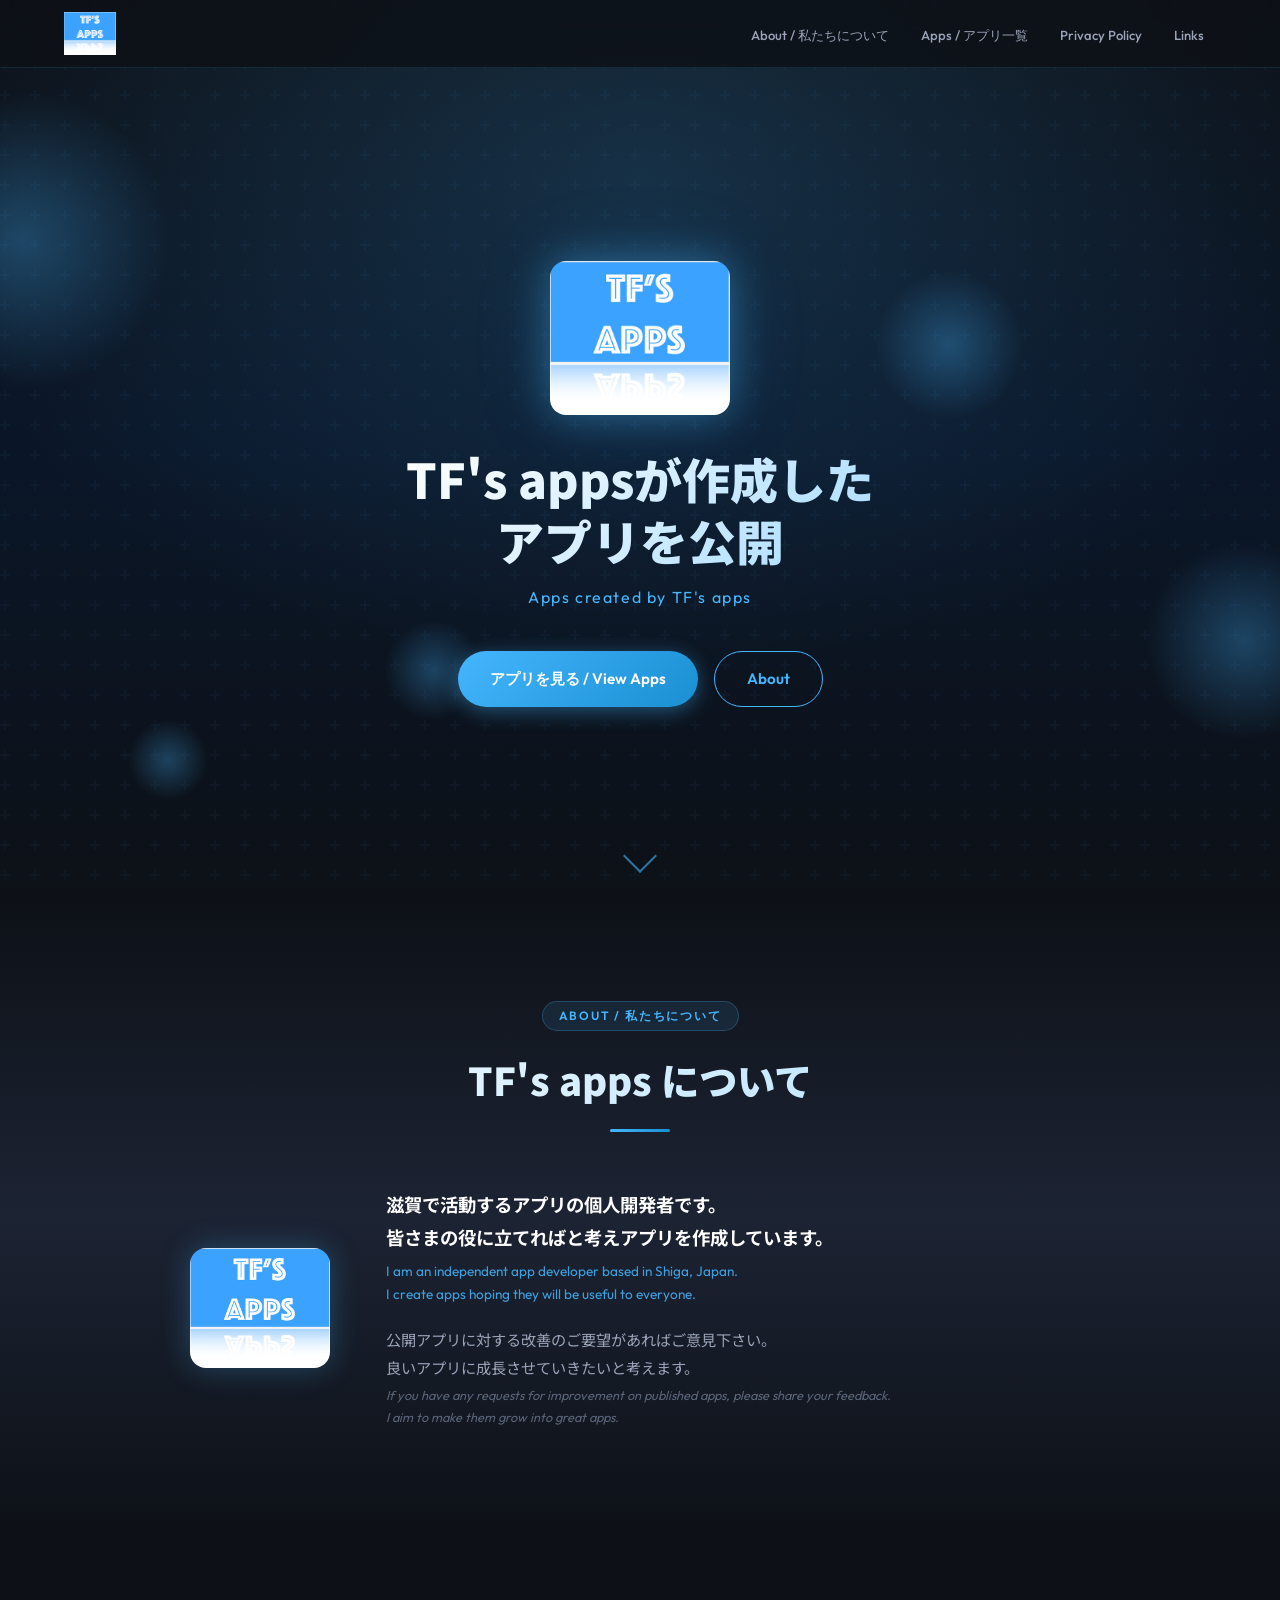
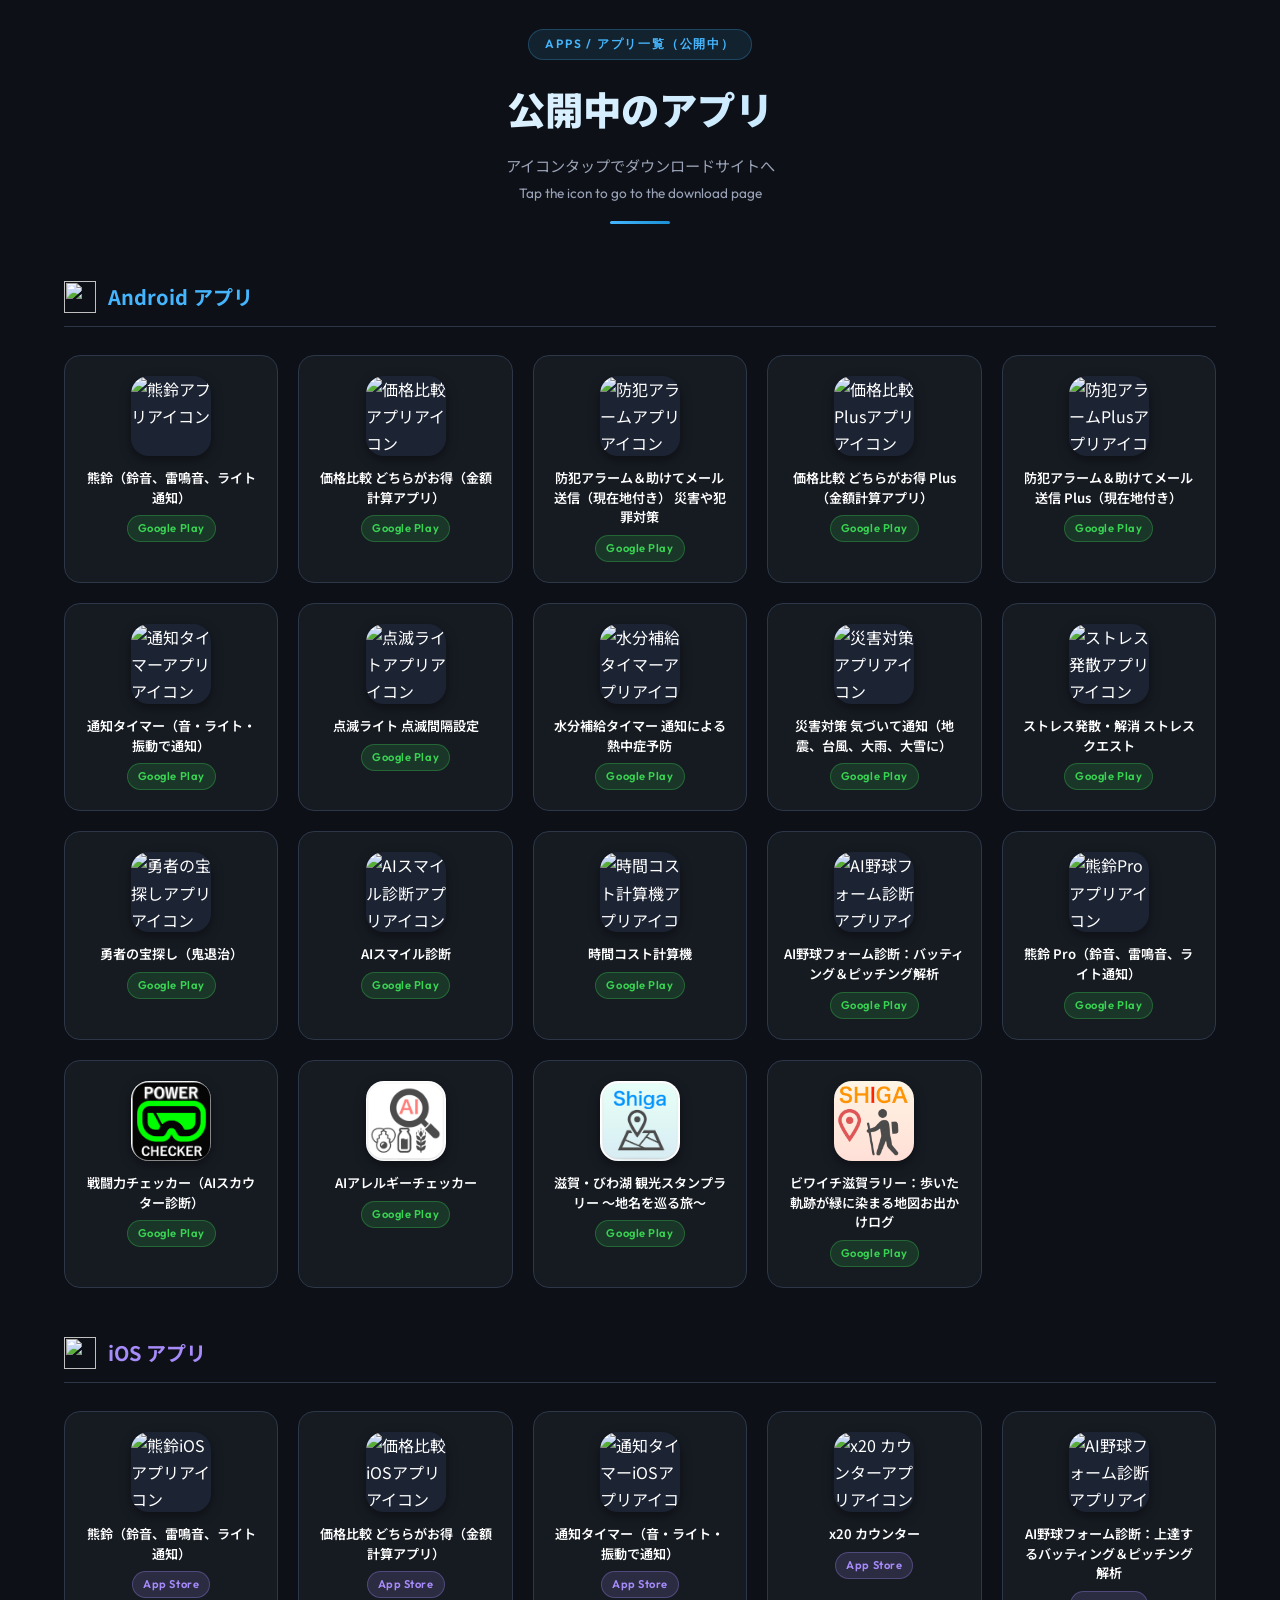
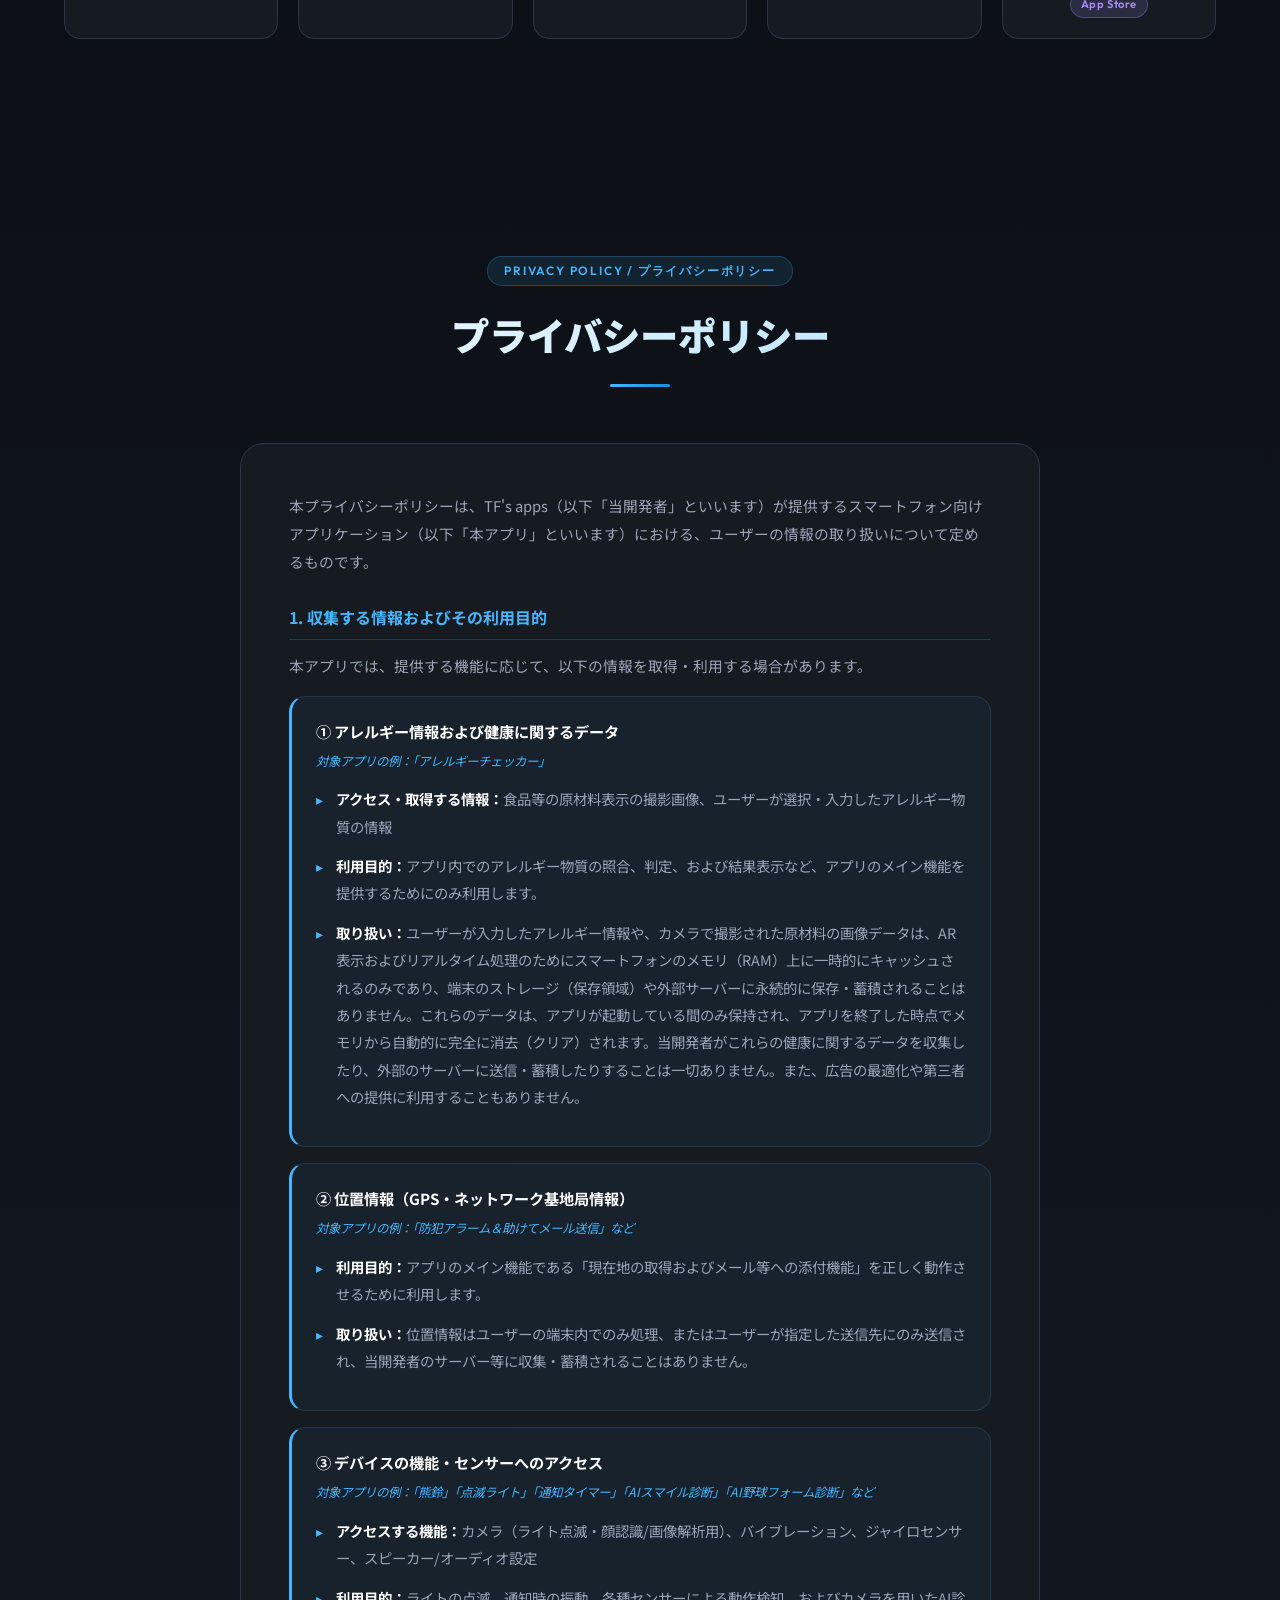
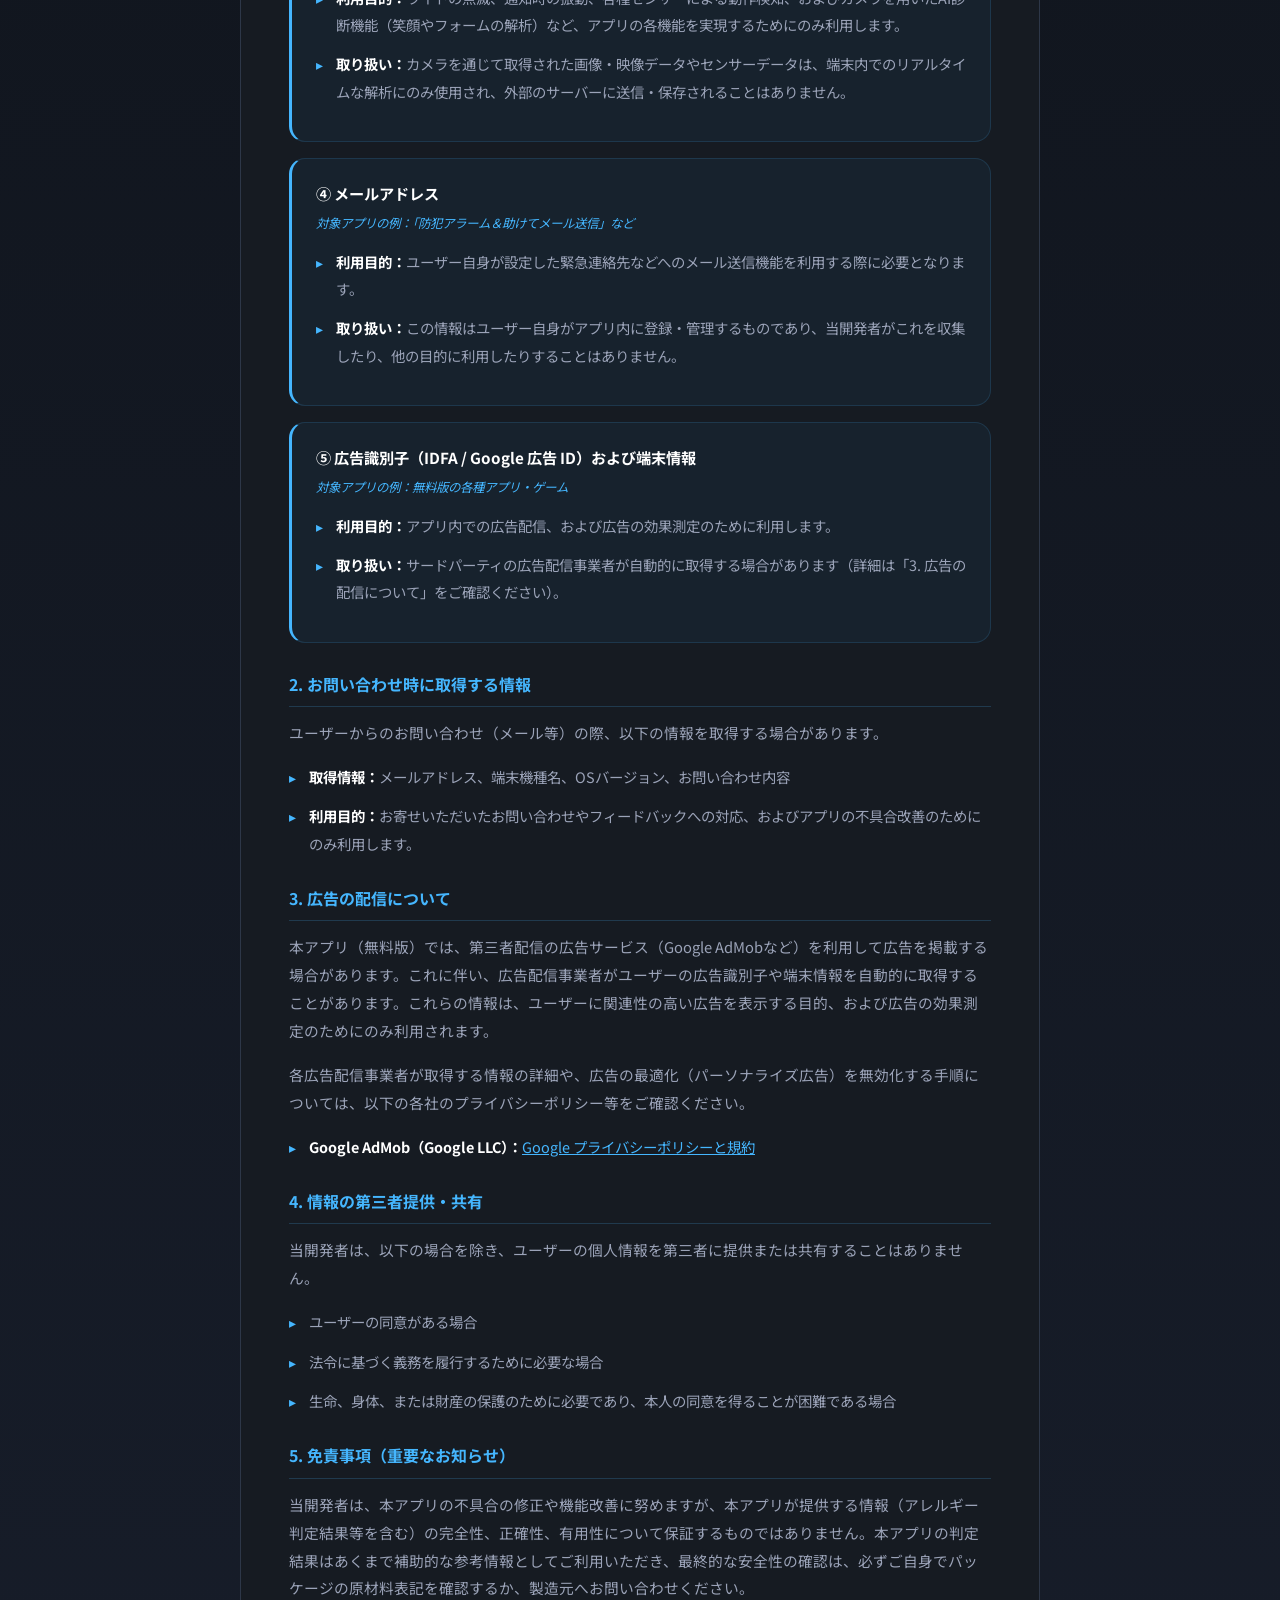
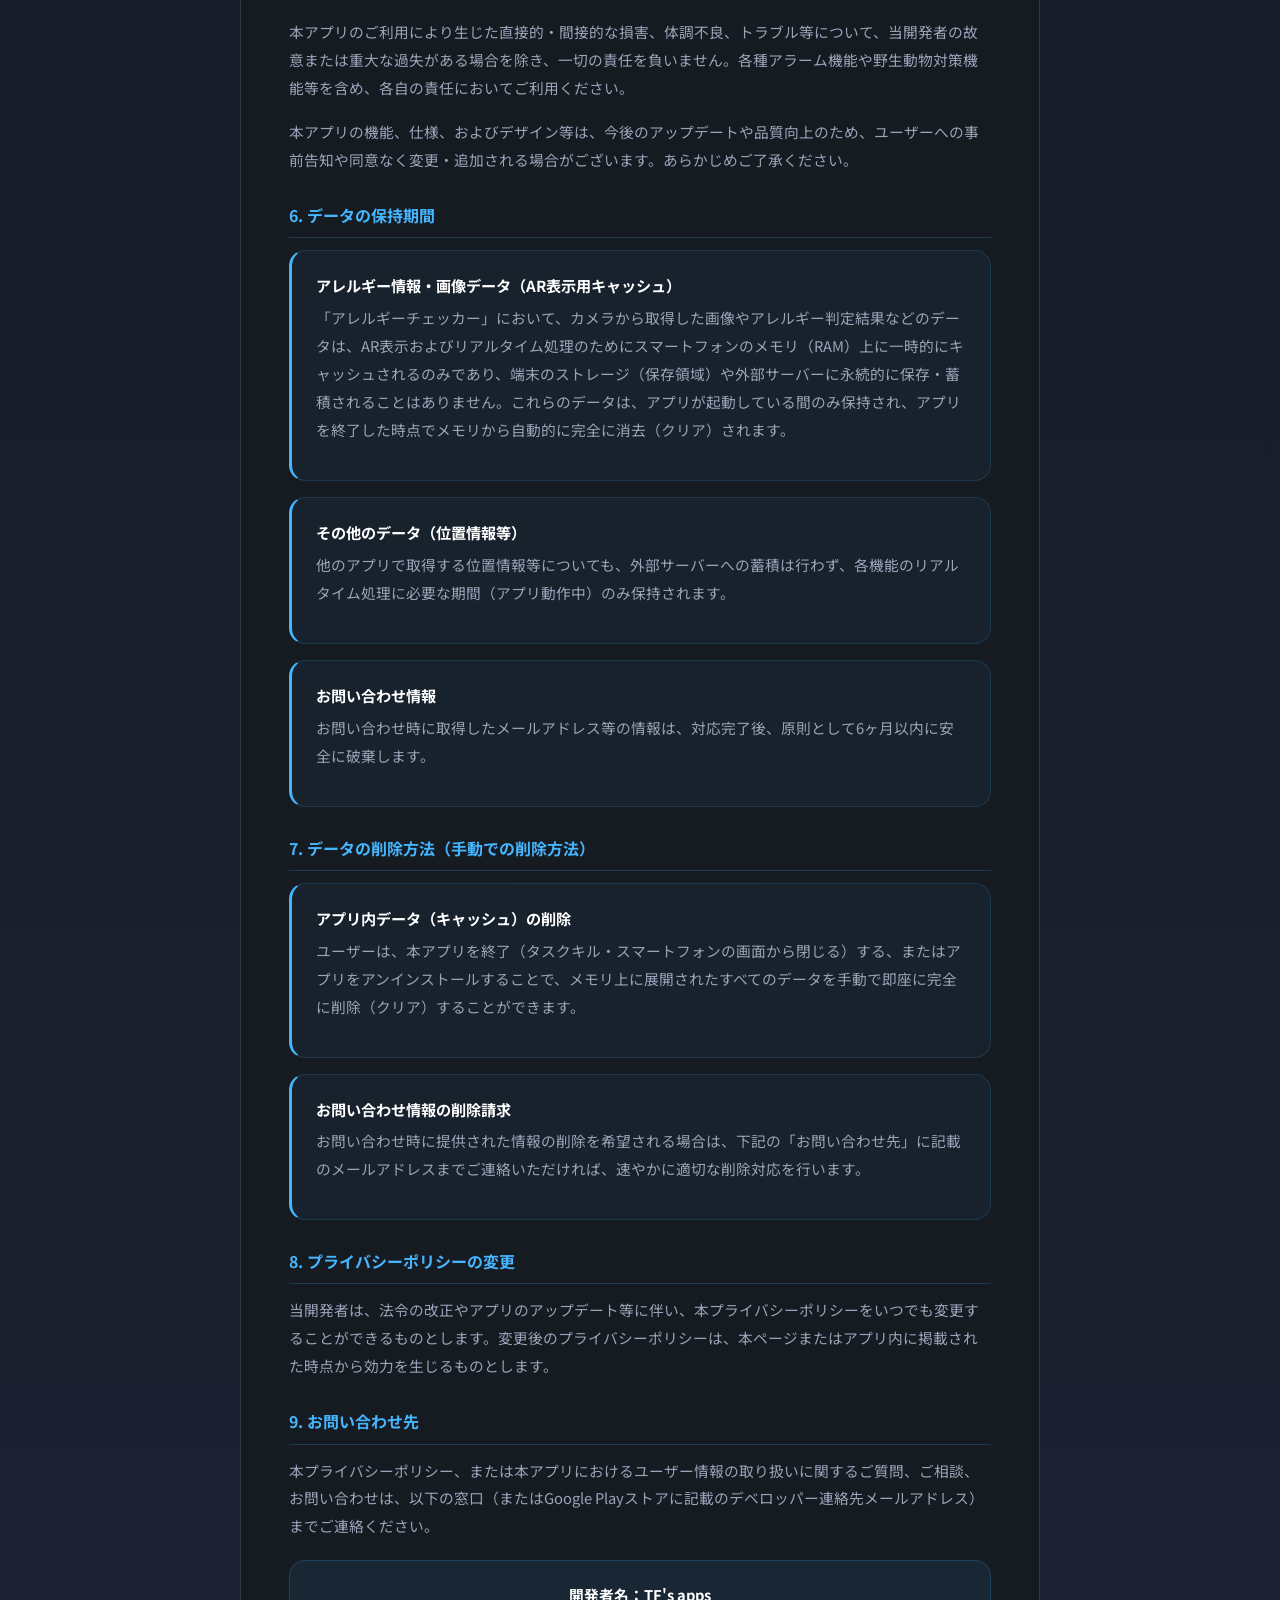
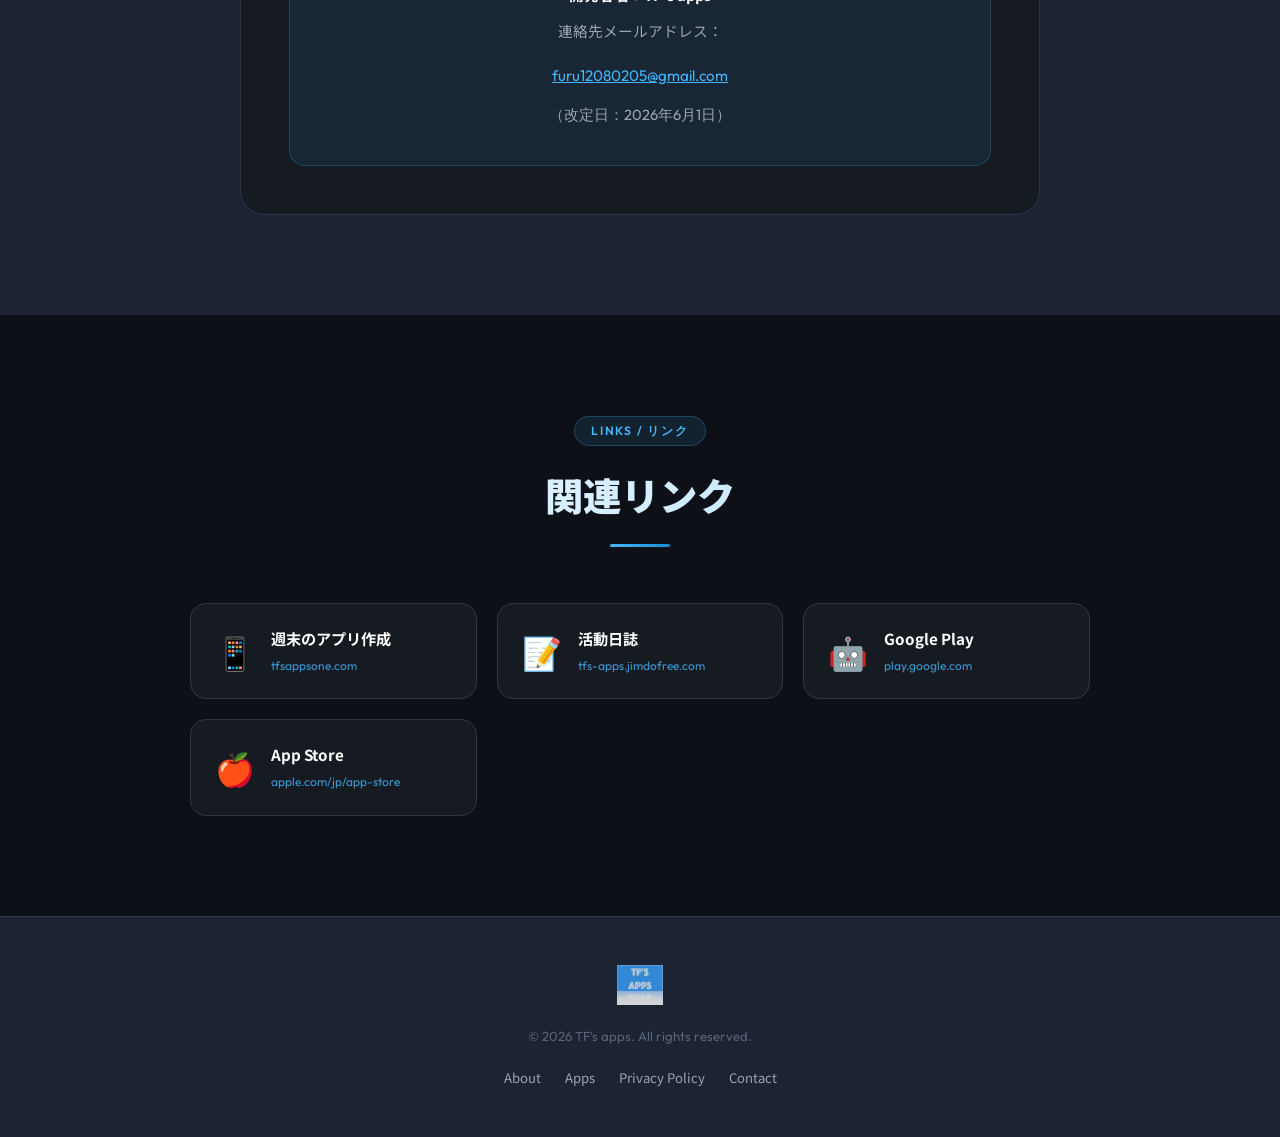
==== commit 98aed638: "Add files via upload" ====
--- a/index.html
+++ b/index.html
@@ -393,6 +393,30 @@
             </a>
           </div>
 
+          <div class="app-card reveal-card">
+            <a href="https://itunes.apple.com/jp/app/id6766752672?mt=8" target="_blank" rel="noreferrer noopener" class="app-card-link" id="app-ios-x20counter">
+              <div class="app-icon-wrap">
+                <img src="assets/images/icon_x20counter.png" alt="x20 カウンターアプリアイコン" class="app-icon" loading="lazy">
+              </div>
+              <div class="app-info">
+                <p class="app-name">x20 カウンター</p>
+                <span class="app-badge badge-ios">App Store</span>
+              </div>
+            </a>
+          </div>
+
+          <div class="app-card reveal-card">
+            <a href="https://itunes.apple.com/jp/app/id6796918322?mt=8" target="_blank" rel="noreferrer noopener" class="app-card-link" id="app-ios-baseball">
+              <div class="app-icon-wrap">
+                <img src="assets/images/icon_ios_baseball.png" alt="AI野球フォーム診断アプリアイコン" class="app-icon" loading="lazy">
+              </div>
+              <div class="app-info">
+                <p class="app-name">AI野球フォーム診断：上達するバッティング＆ピッチング解析</p>
+                <span class="app-badge badge-ios">App Store</span>
+              </div>
+            </a>
+          </div>
+
         </div>
       </div><!-- /.platform-block iOS -->
 
@@ -491,6 +515,7 @@
         <h3>5. 免責事項（重要なお知らせ）</h3>
         <p>当開発者は、本アプリの不具合の修正や機能改善に努めますが、本アプリが提供する情報（アレルギー判定結果等を含む）の完全性、正確性、有用性について保証するものではありません。本アプリの判定結果はあくまで補助的な参考情報としてご利用いただき、最終的な安全性の確認は、必ずご自身でパッケージの原材料表記を確認するか、製造元へお問い合わせください。</p>
         <p>本アプリのご利用により生じた直接的・間接的な損害、体調不良、トラブル等について、当開発者の故意または重大な過失がある場合を除き、一切の責任を負いません。各種アラーム機能や野生動物対策機能等を含め、各自の責任においてご利用ください。</p>
+        <p>本アプリの機能、仕様、およびデザイン等は、今後のアップデートや品質向上のため、ユーザーへの事前告知や同意なく変更・追加される場合がございます。あらかじめご了承ください。</p>
 
         <!-- 6 -->
         <h3>6. データの保持期間</h3>
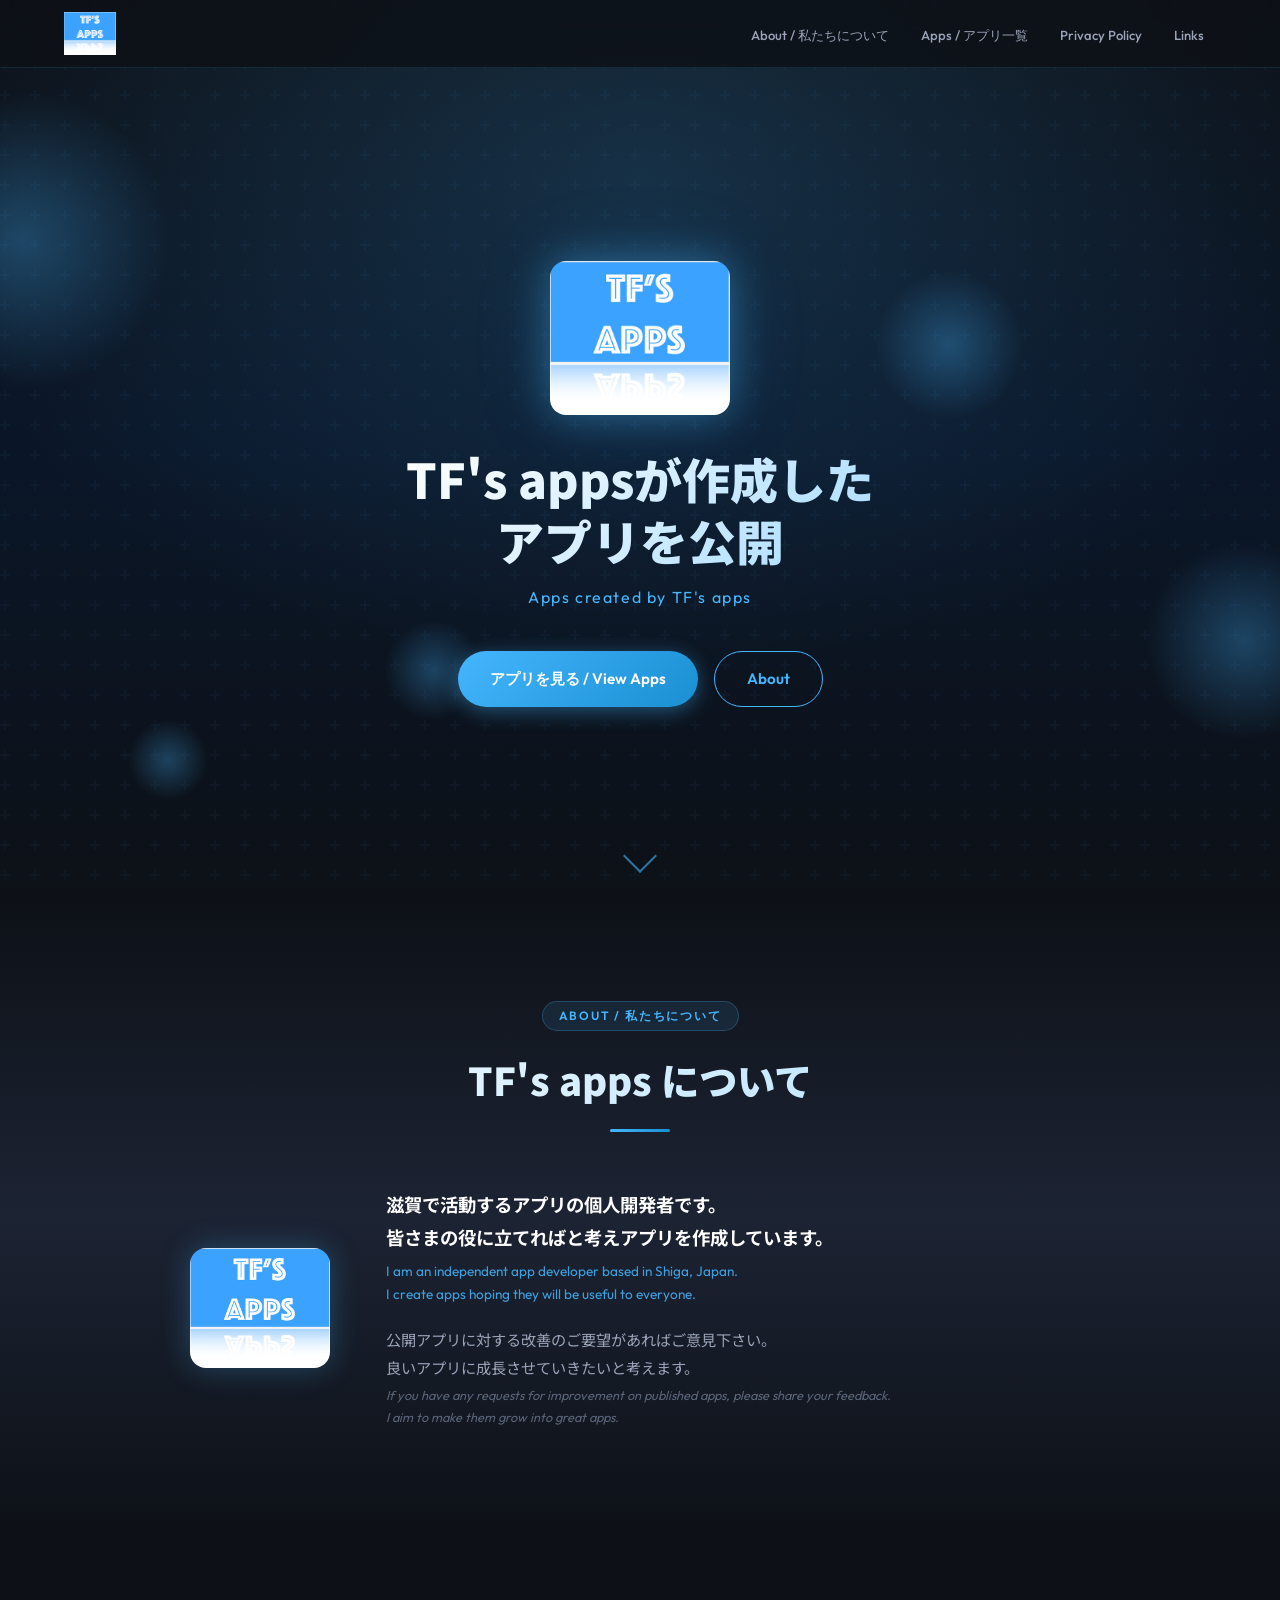
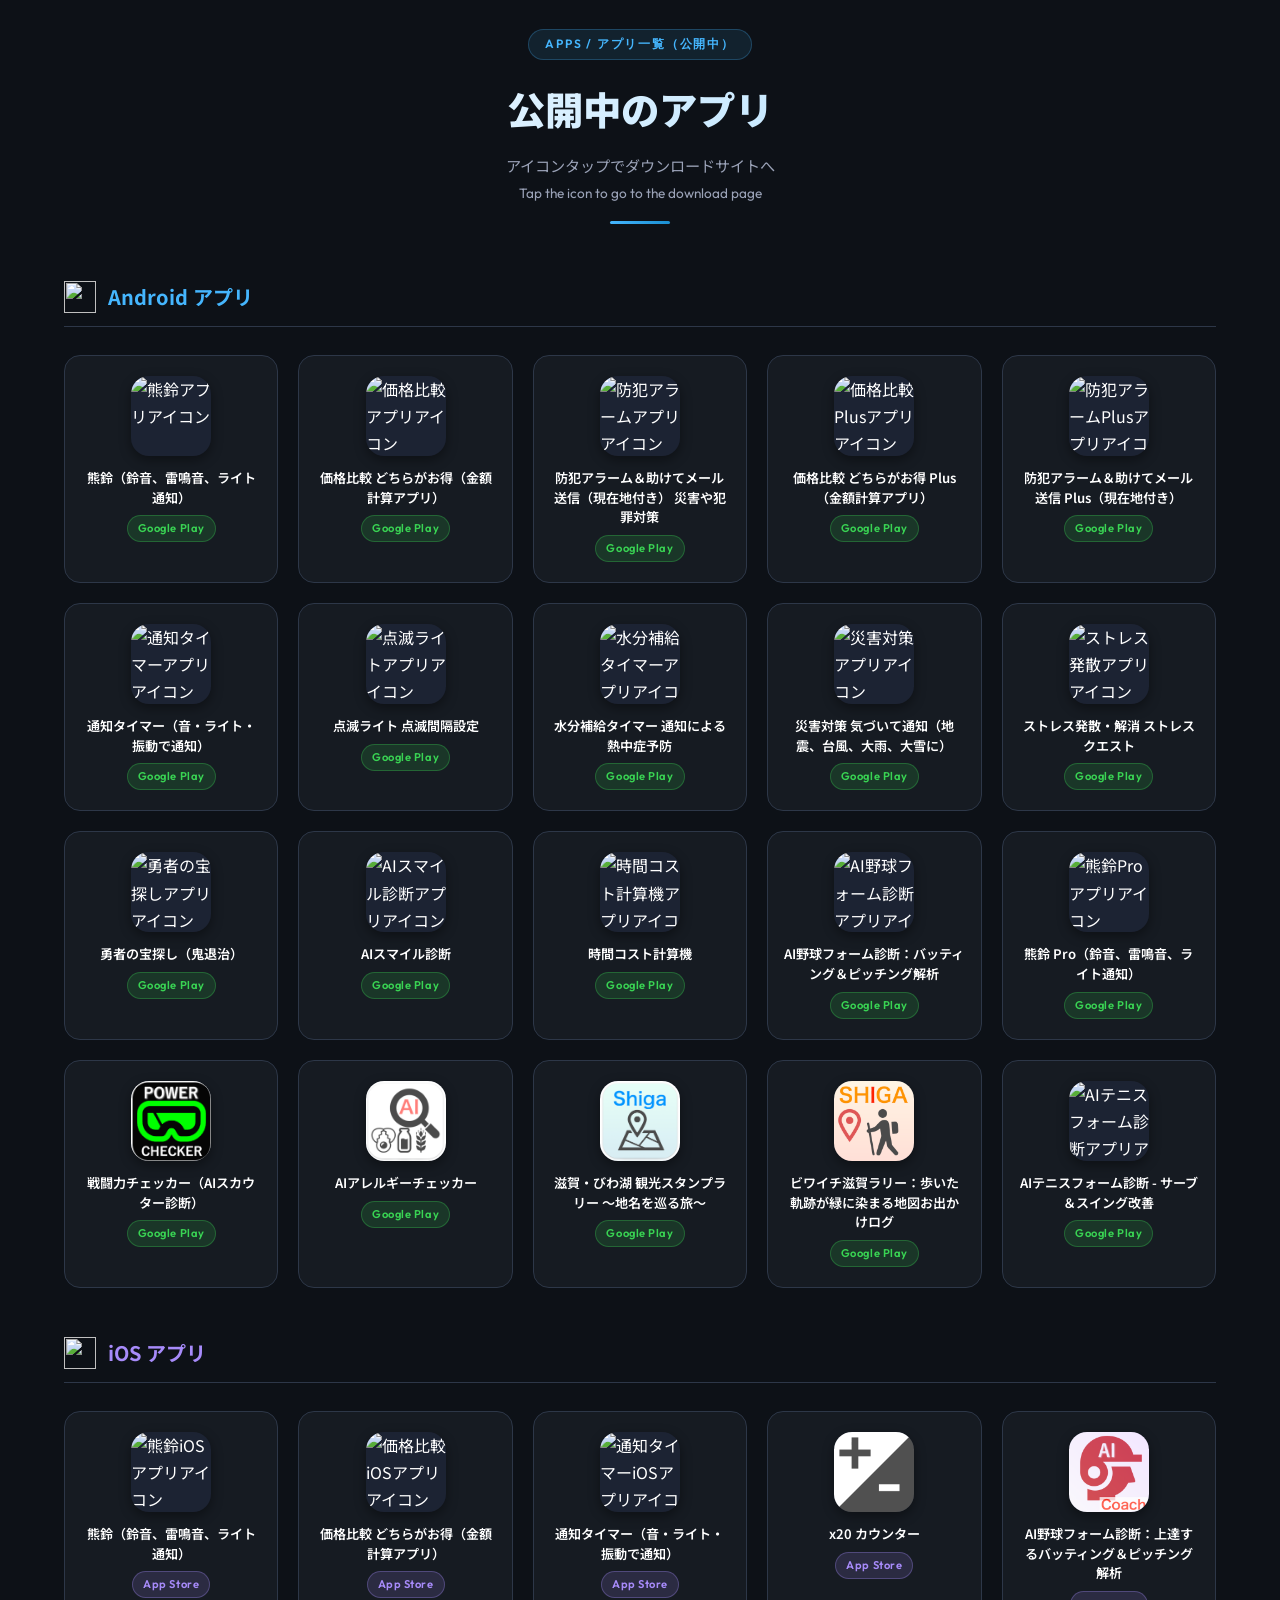
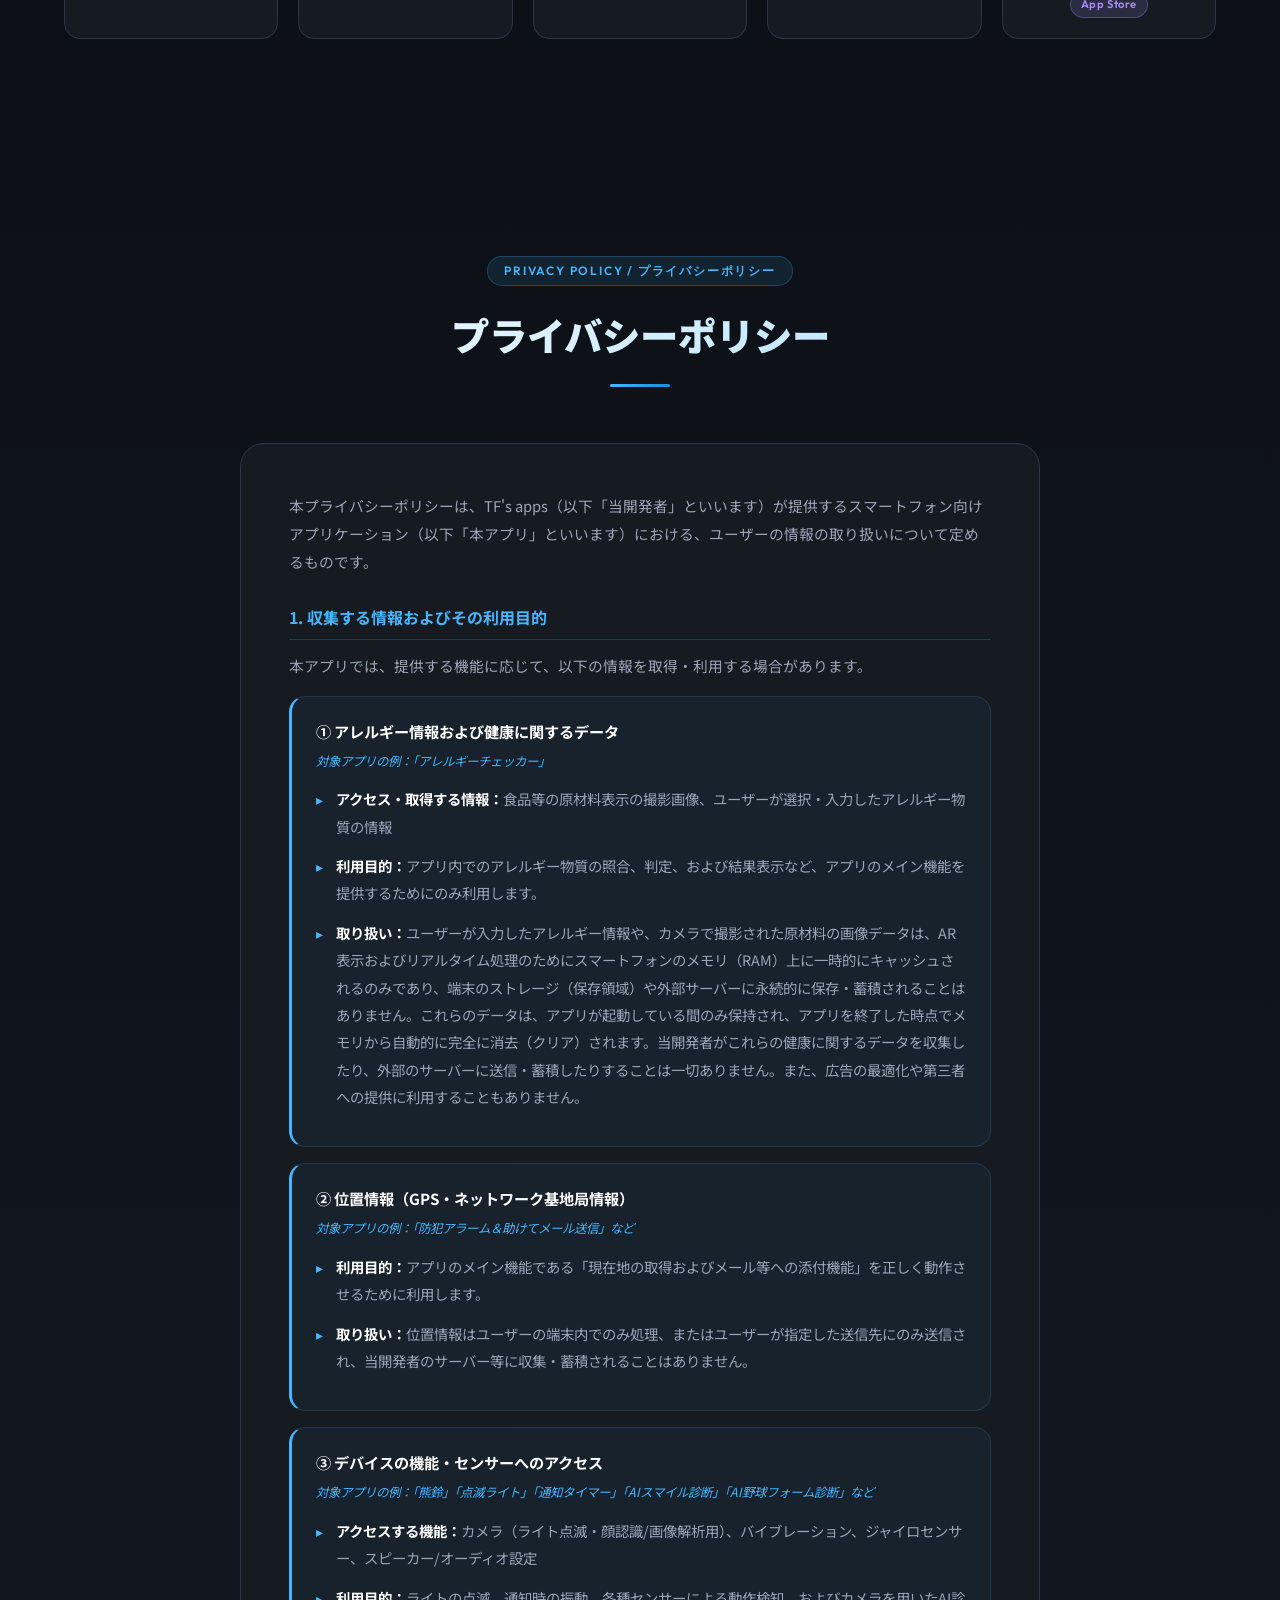
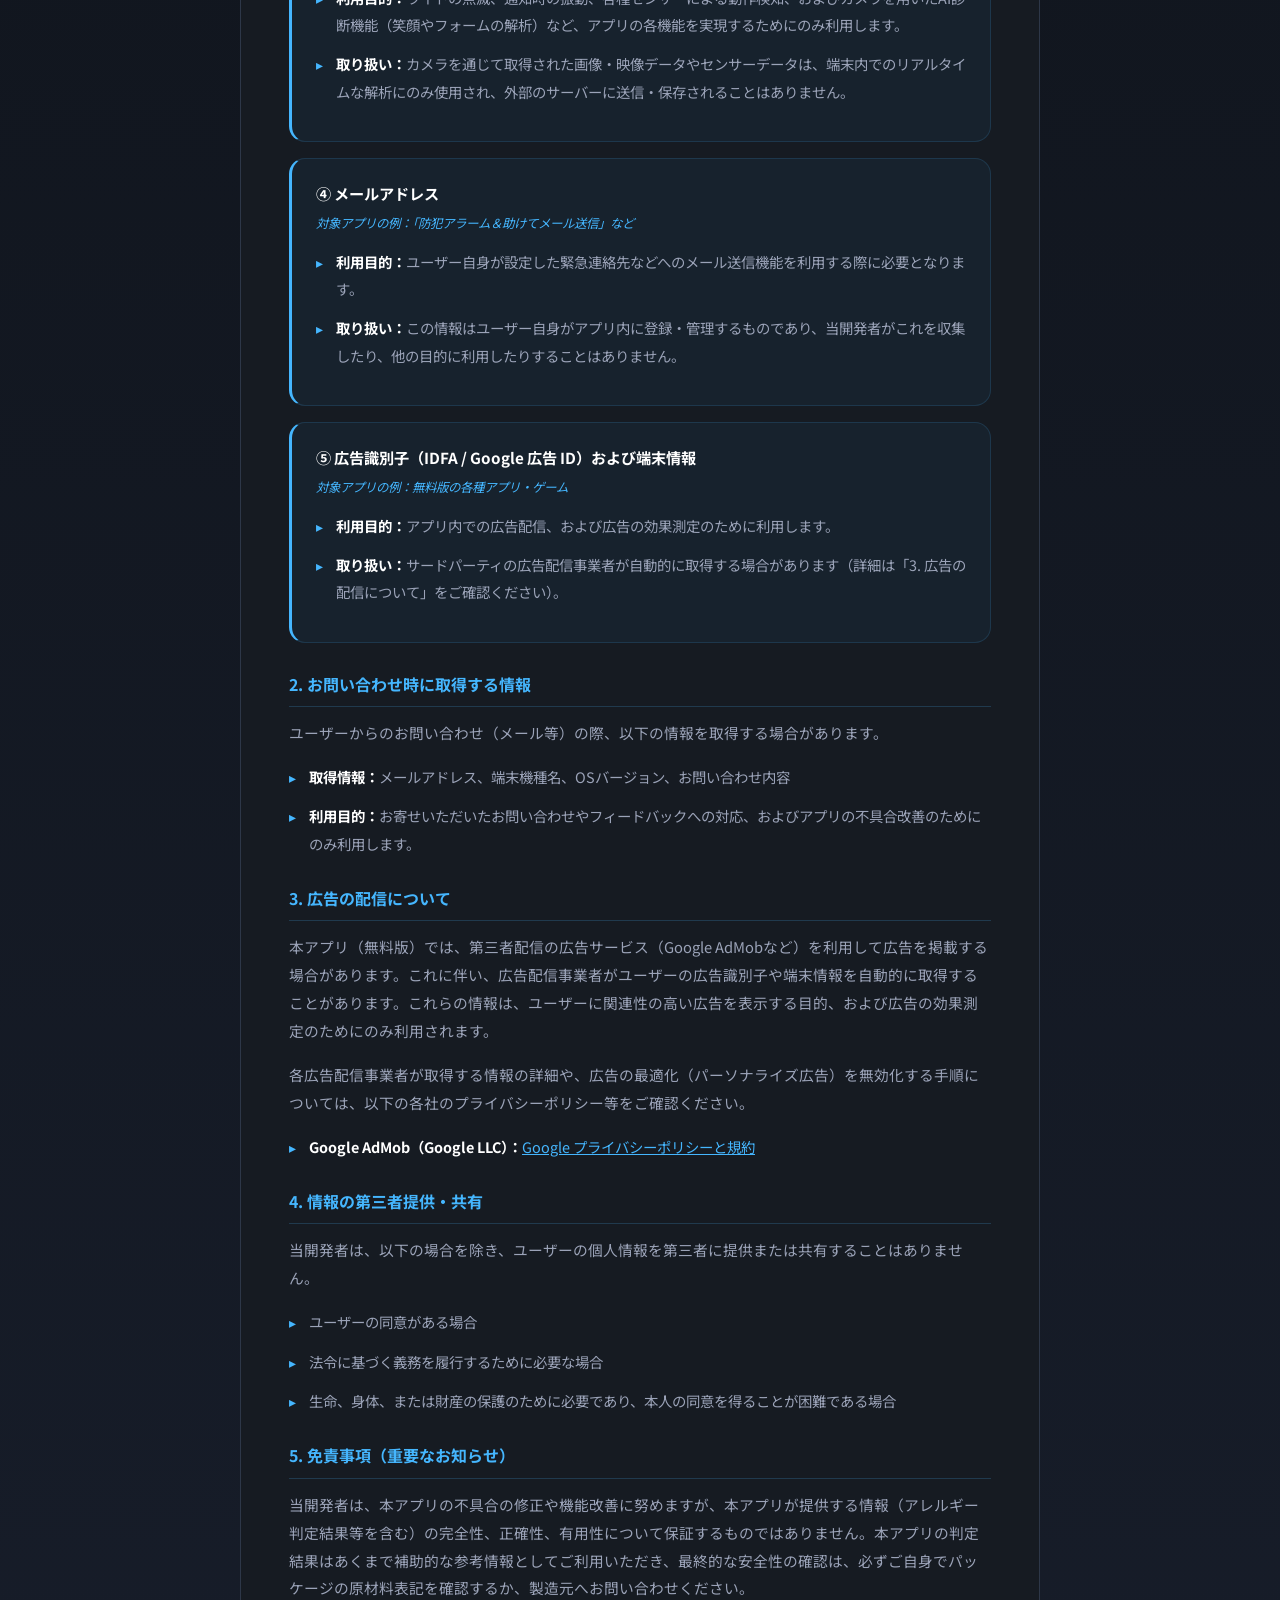
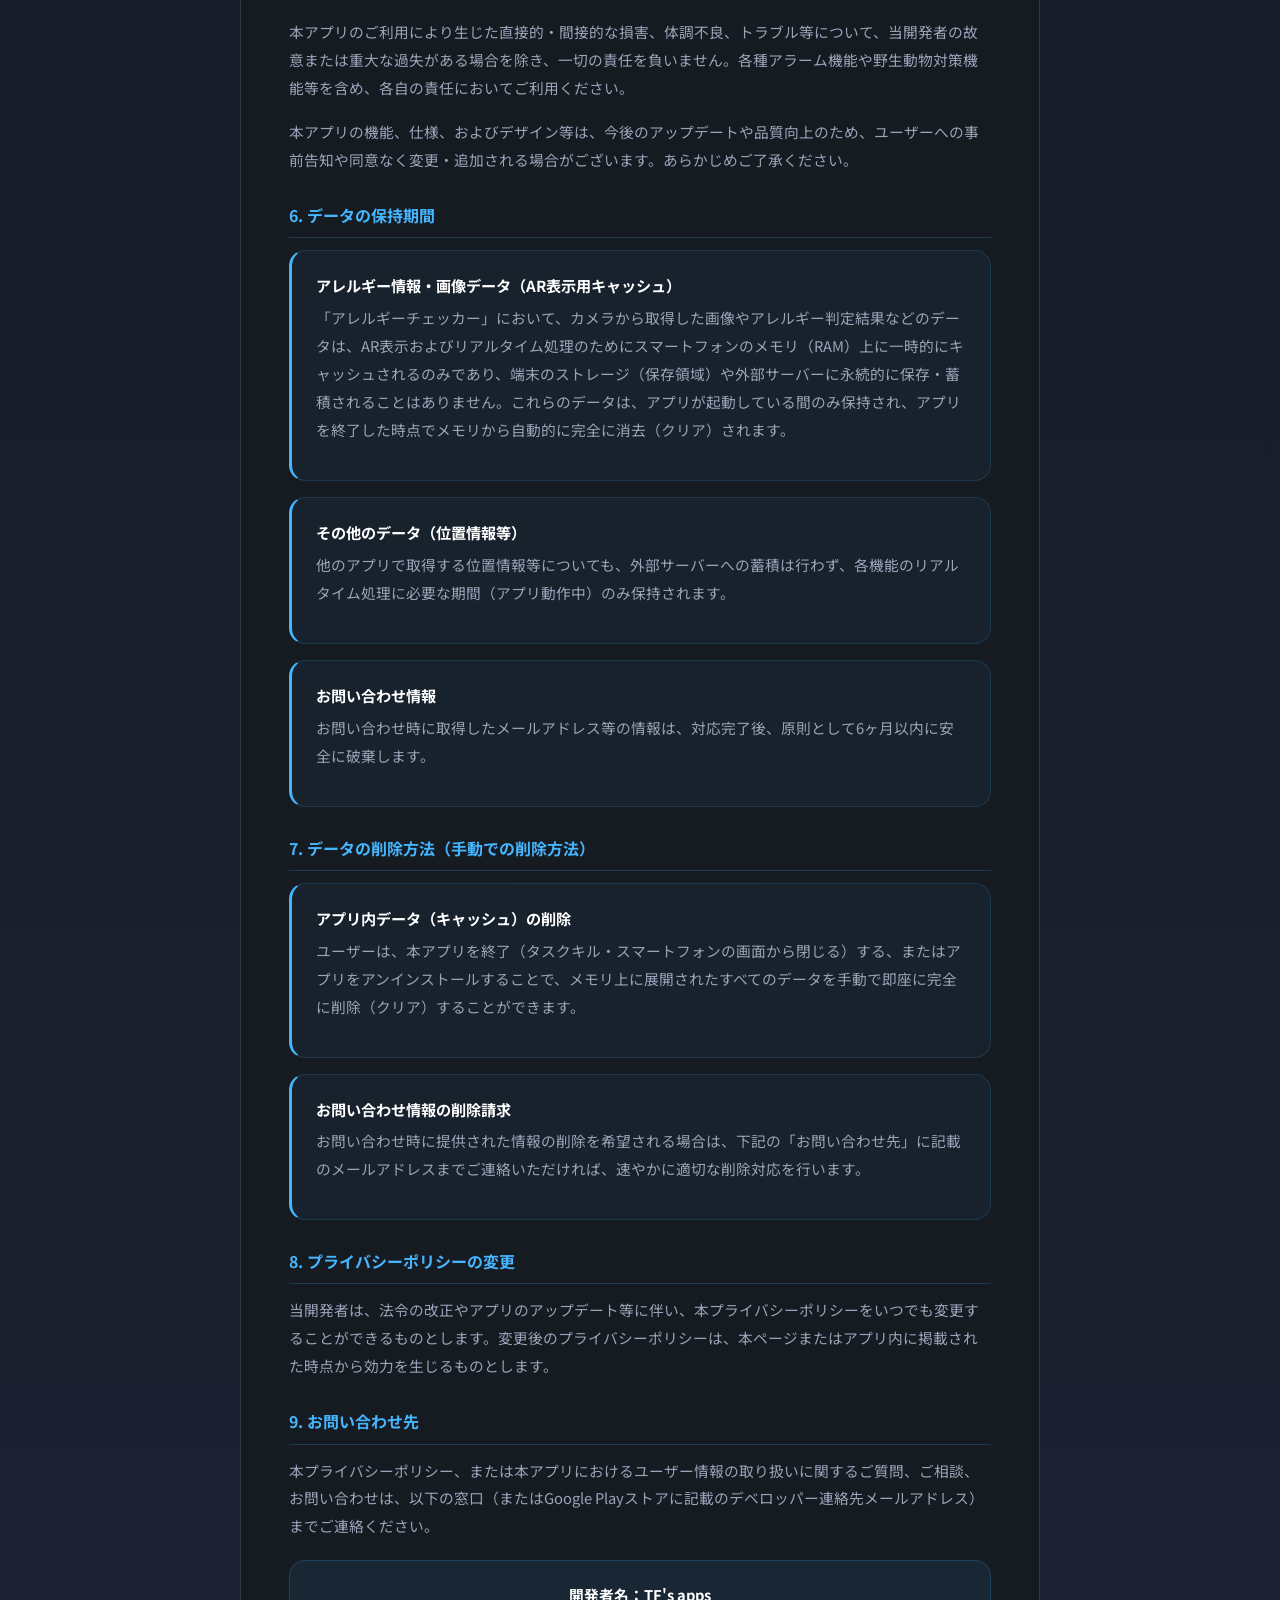
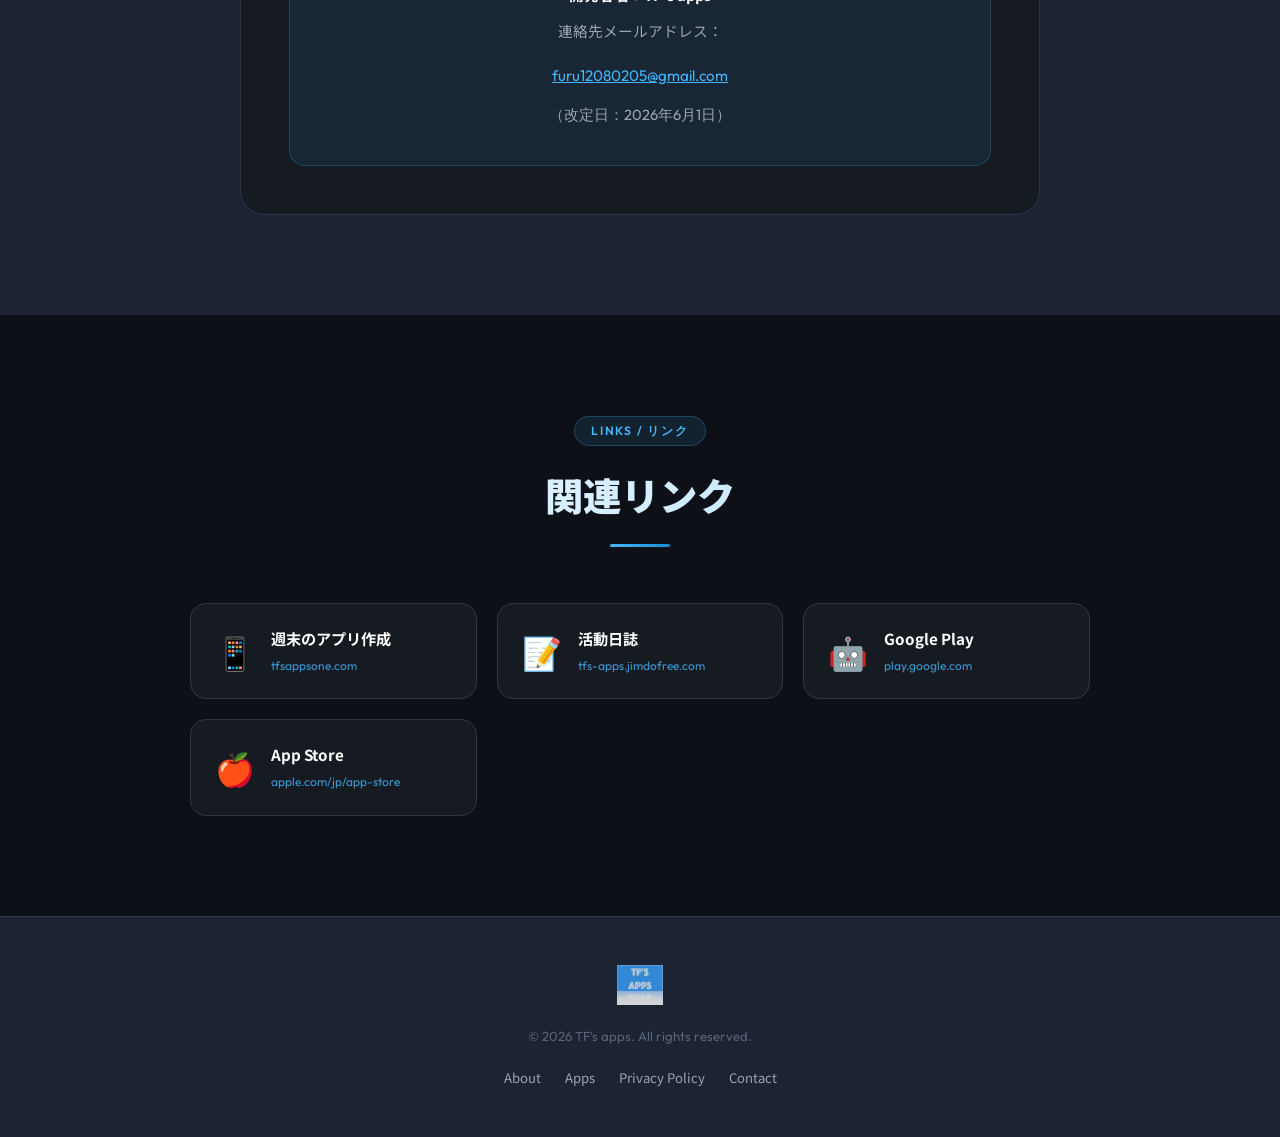
==== commit 684e0ea2: "Add files via upload" ====
--- a/index.html
+++ b/index.html
@@ -347,6 +347,18 @@
             </a>
           </div>
 
+          <div class="app-card reveal-card">
+            <a href="https://play.google.com/store/apps/details?id=tfsapps.formtennisai" target="_blank" rel="noreferrer noopener" class="app-card-link" id="app-formtennisai">
+              <div class="app-icon-wrap">
+                <img src="assets/images/icon_formtennisai.png" alt="AIテニスフォーム診断アプリアイコン" class="app-icon" loading="lazy">
+              </div>
+              <div class="app-info">
+                <p class="app-name">AIテニスフォーム診断 - サーブ＆スイング改善</p>
+                <span class="app-badge badge-android">Google Play</span>
+              </div>
+            </a>
+          </div>
+
         </div><!-- /.apps-grid -->
       </div><!-- /.platform-block Android -->
 
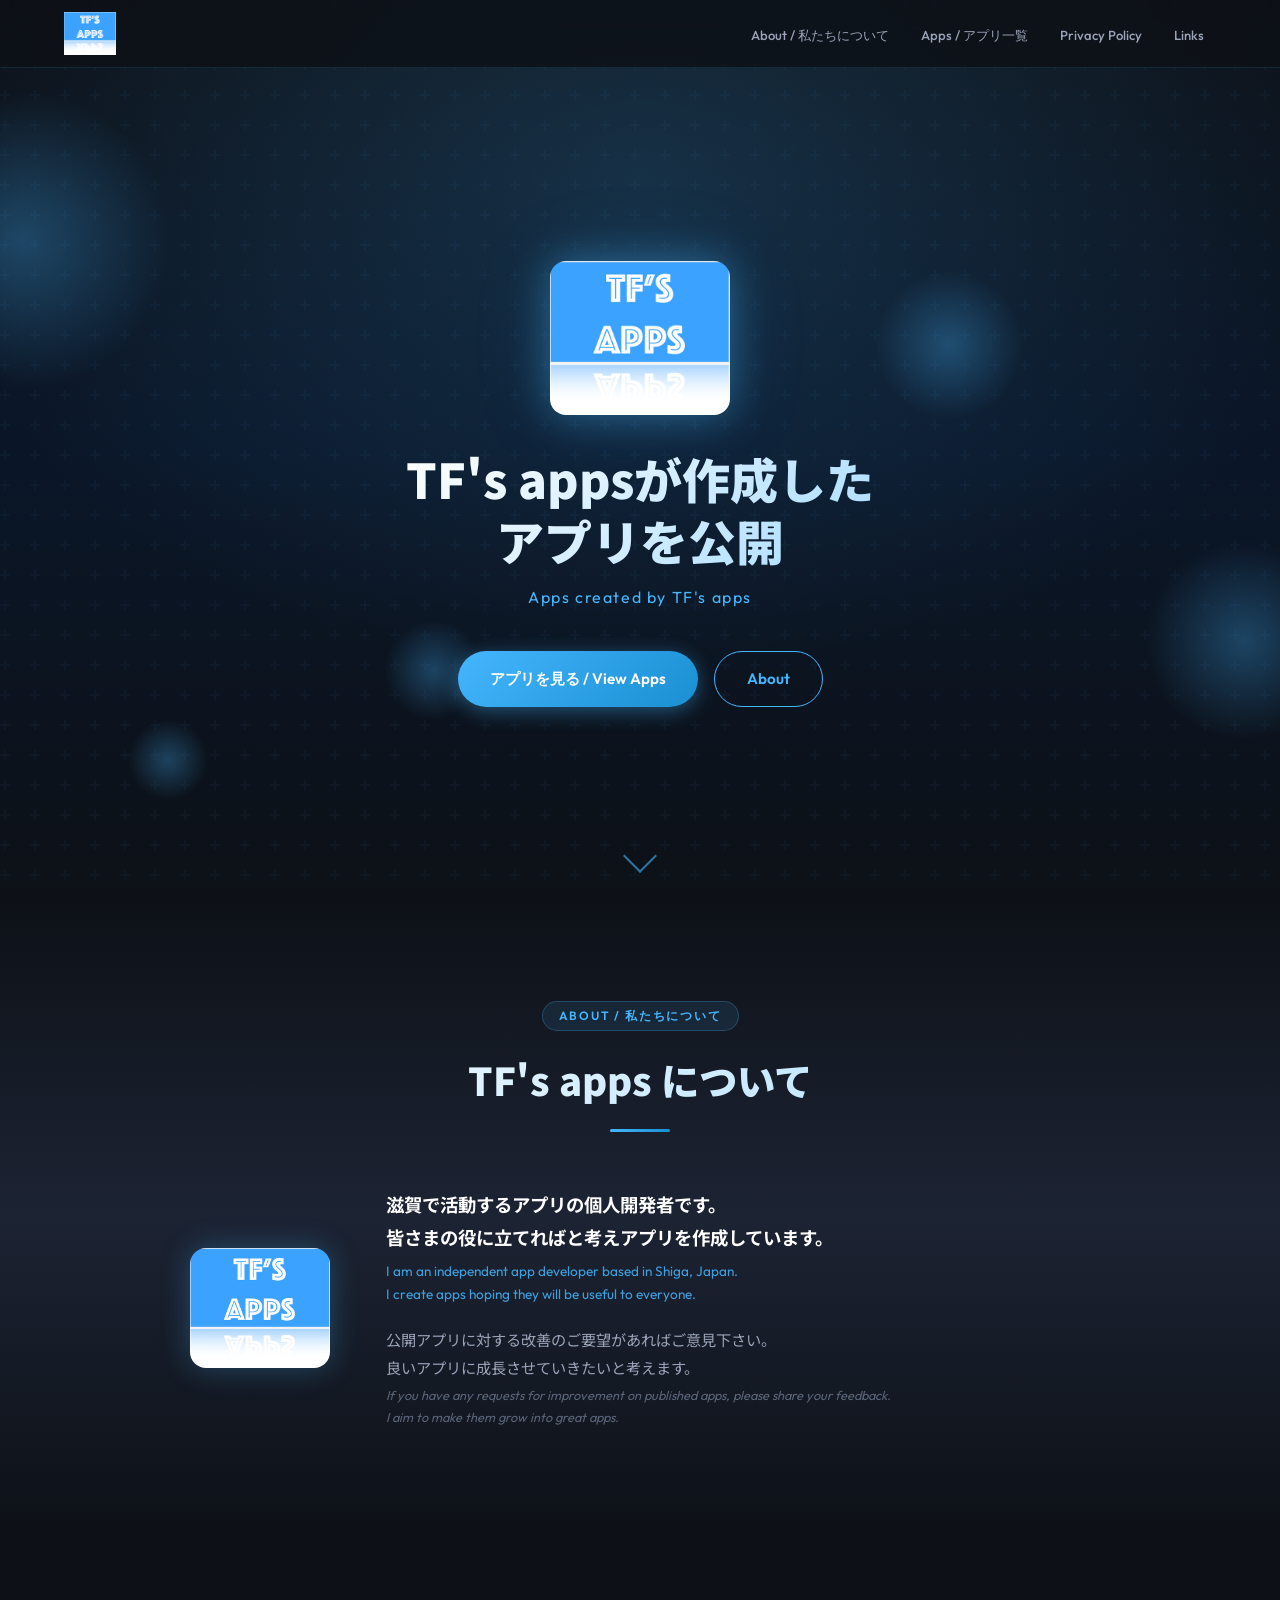
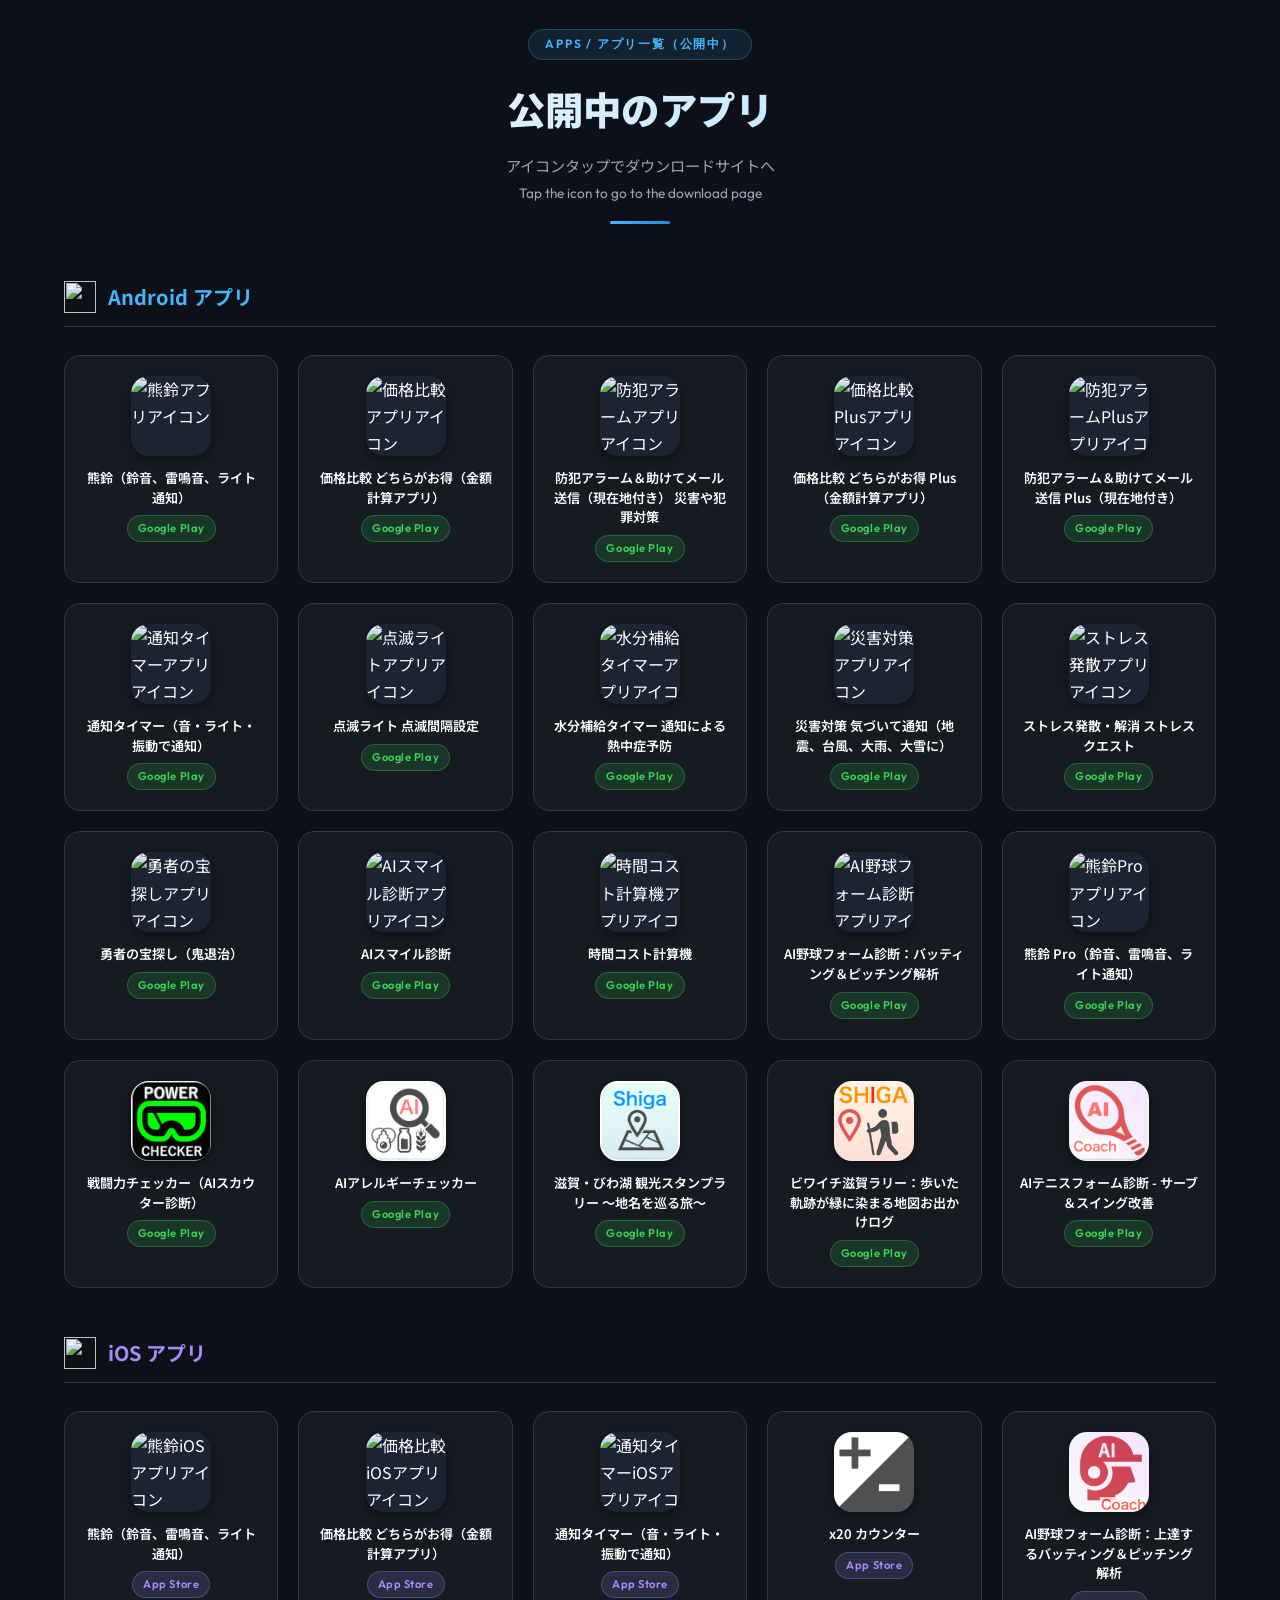
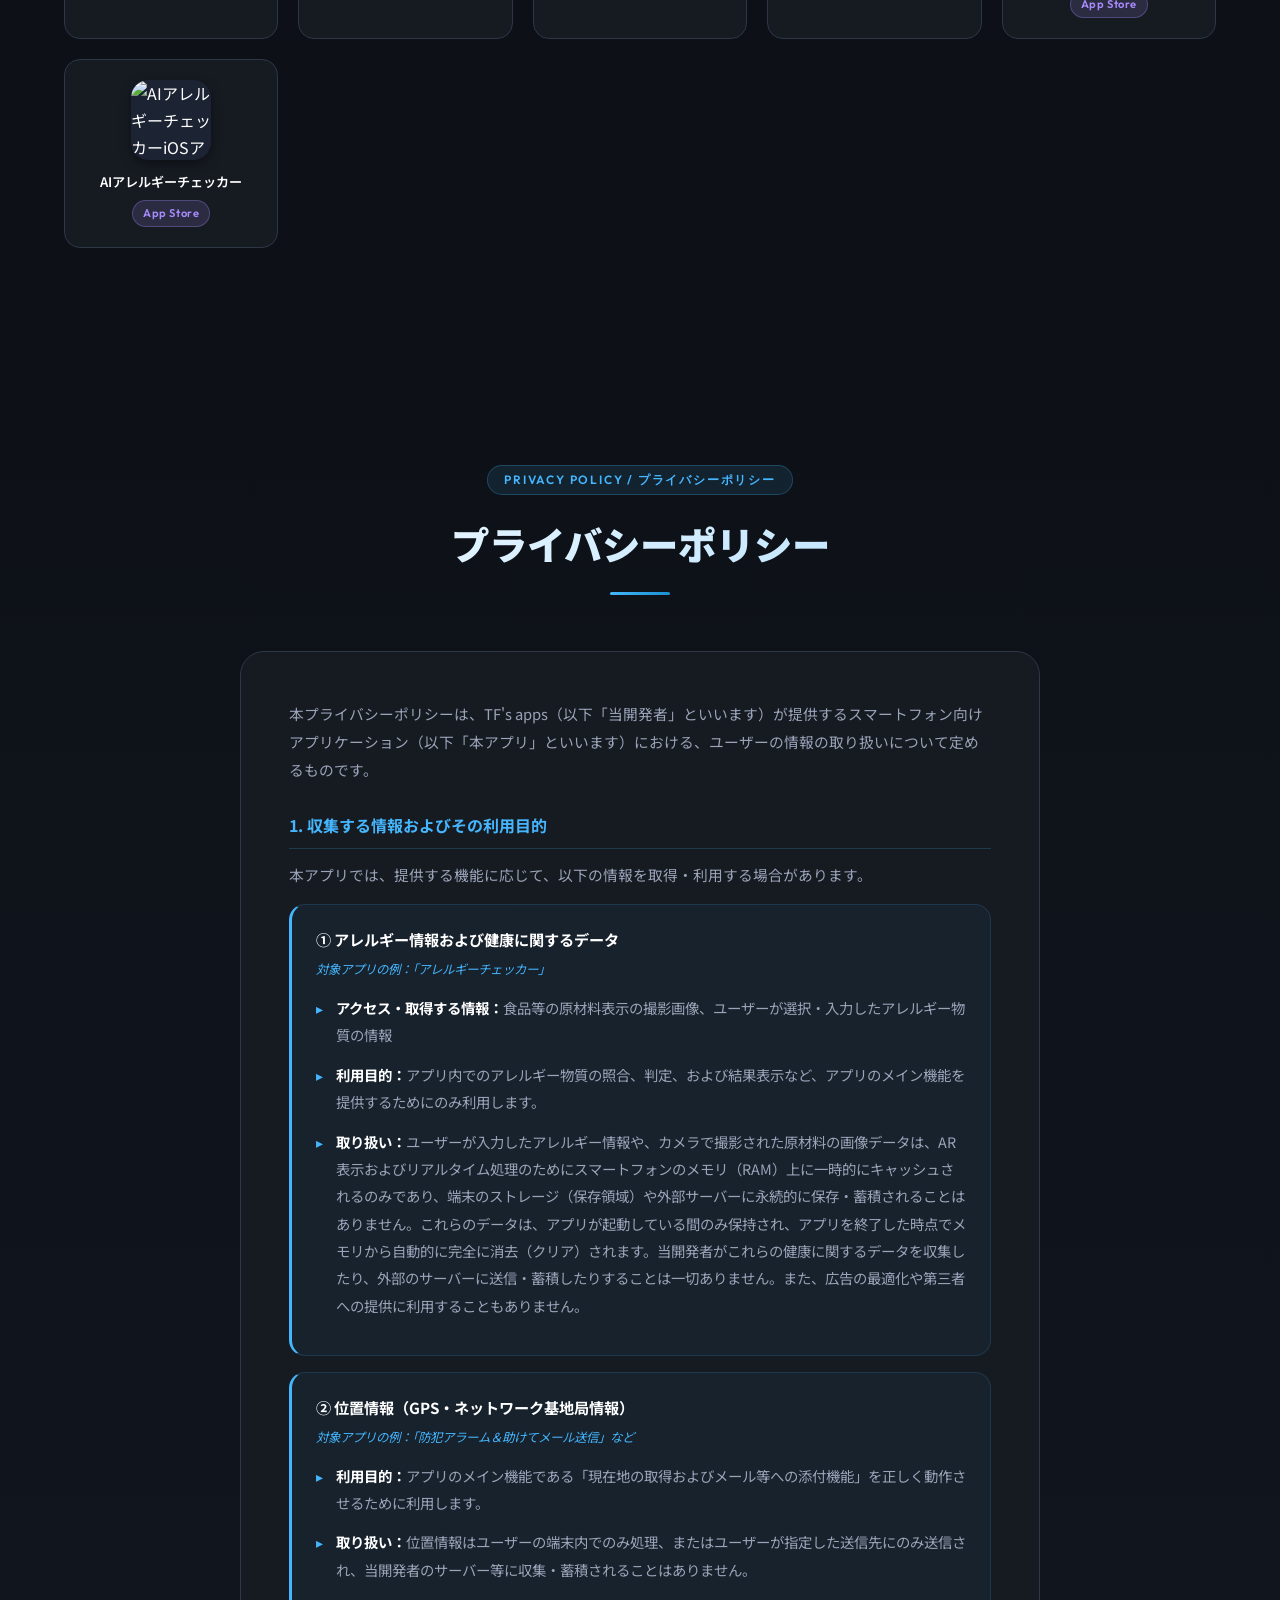
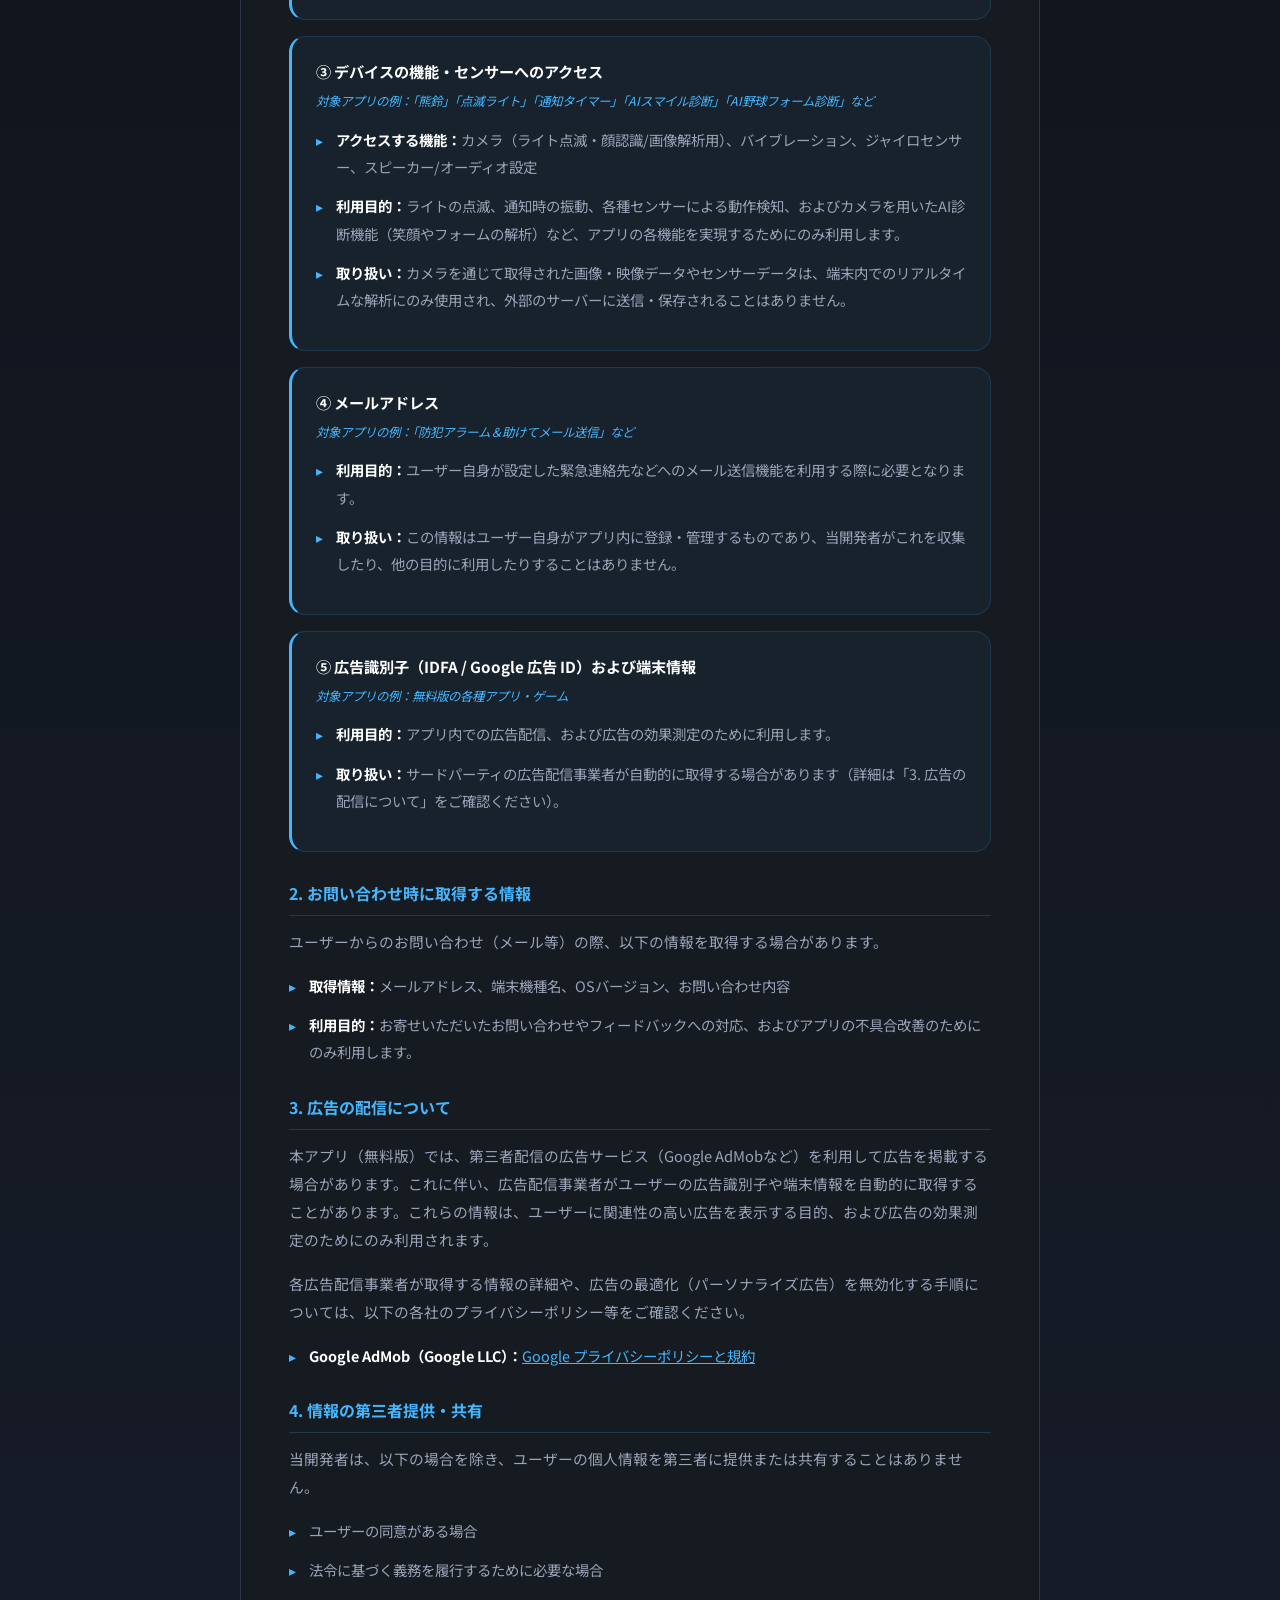
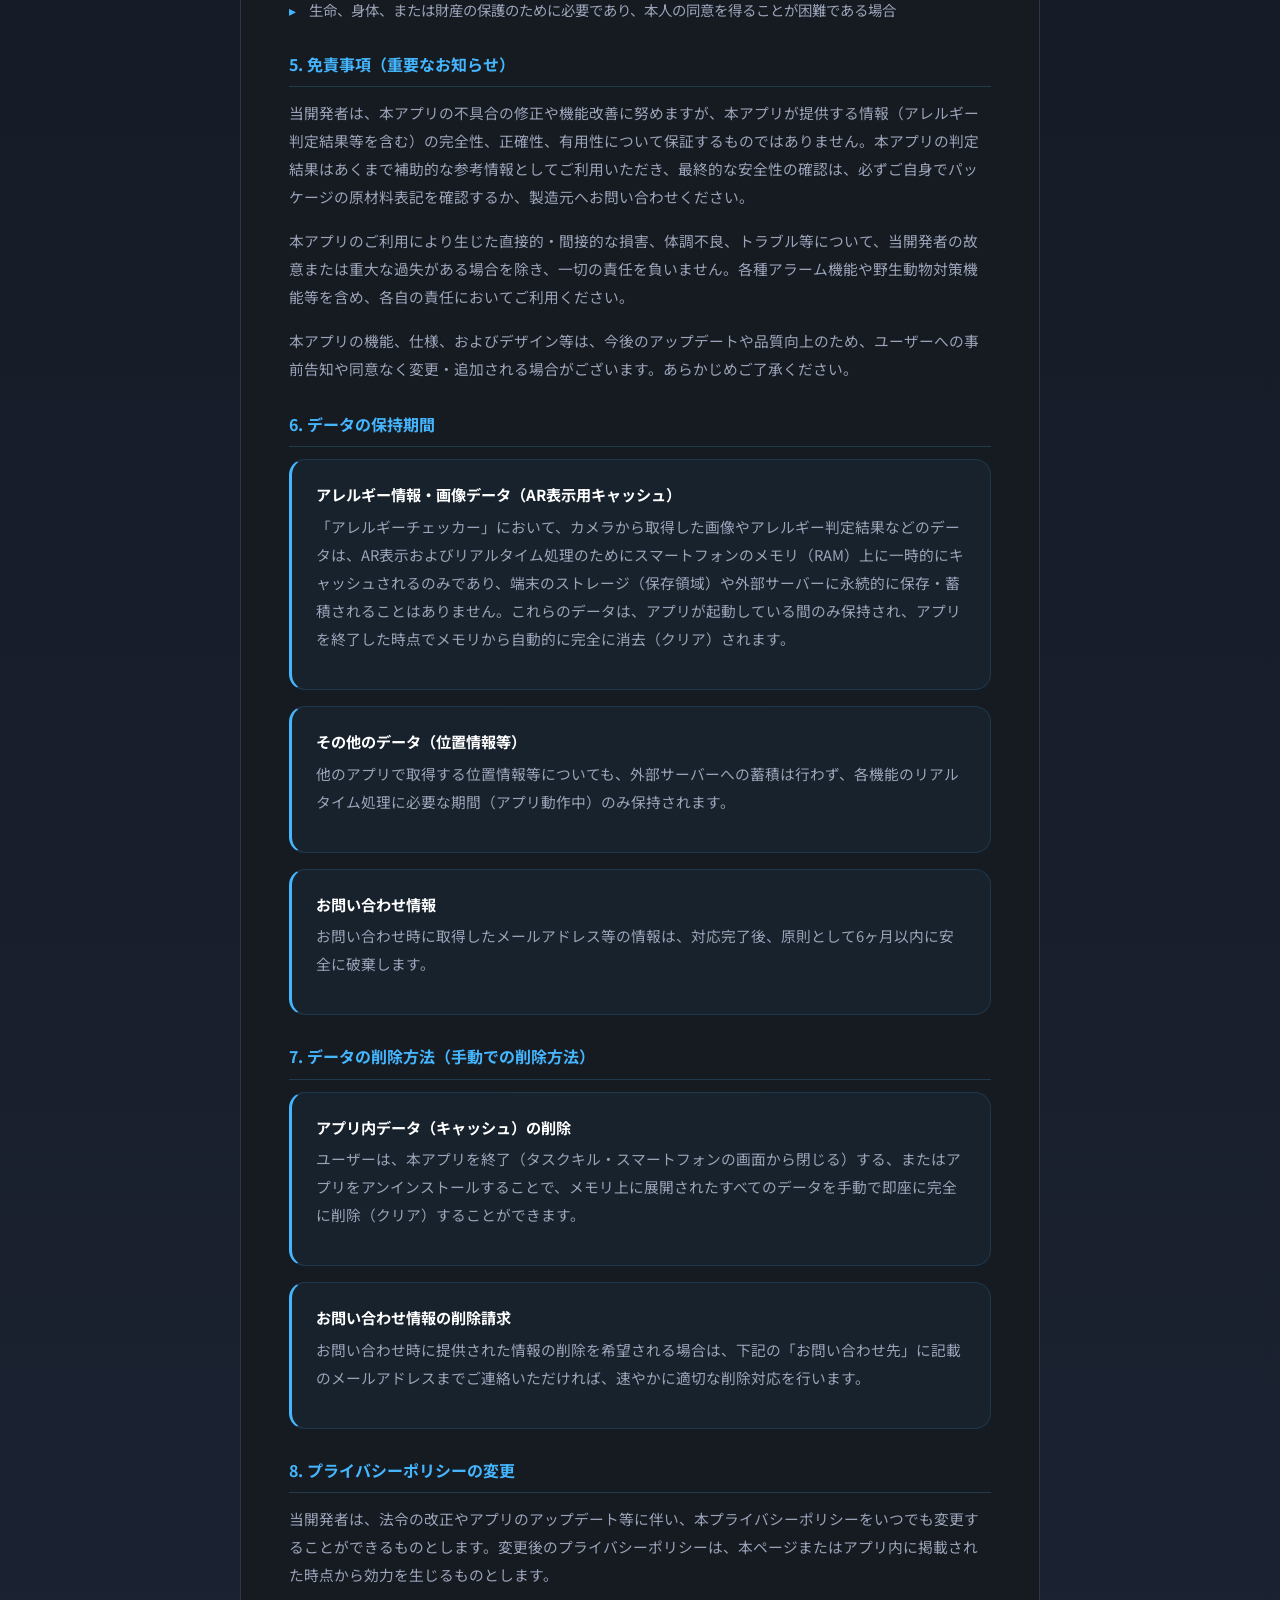
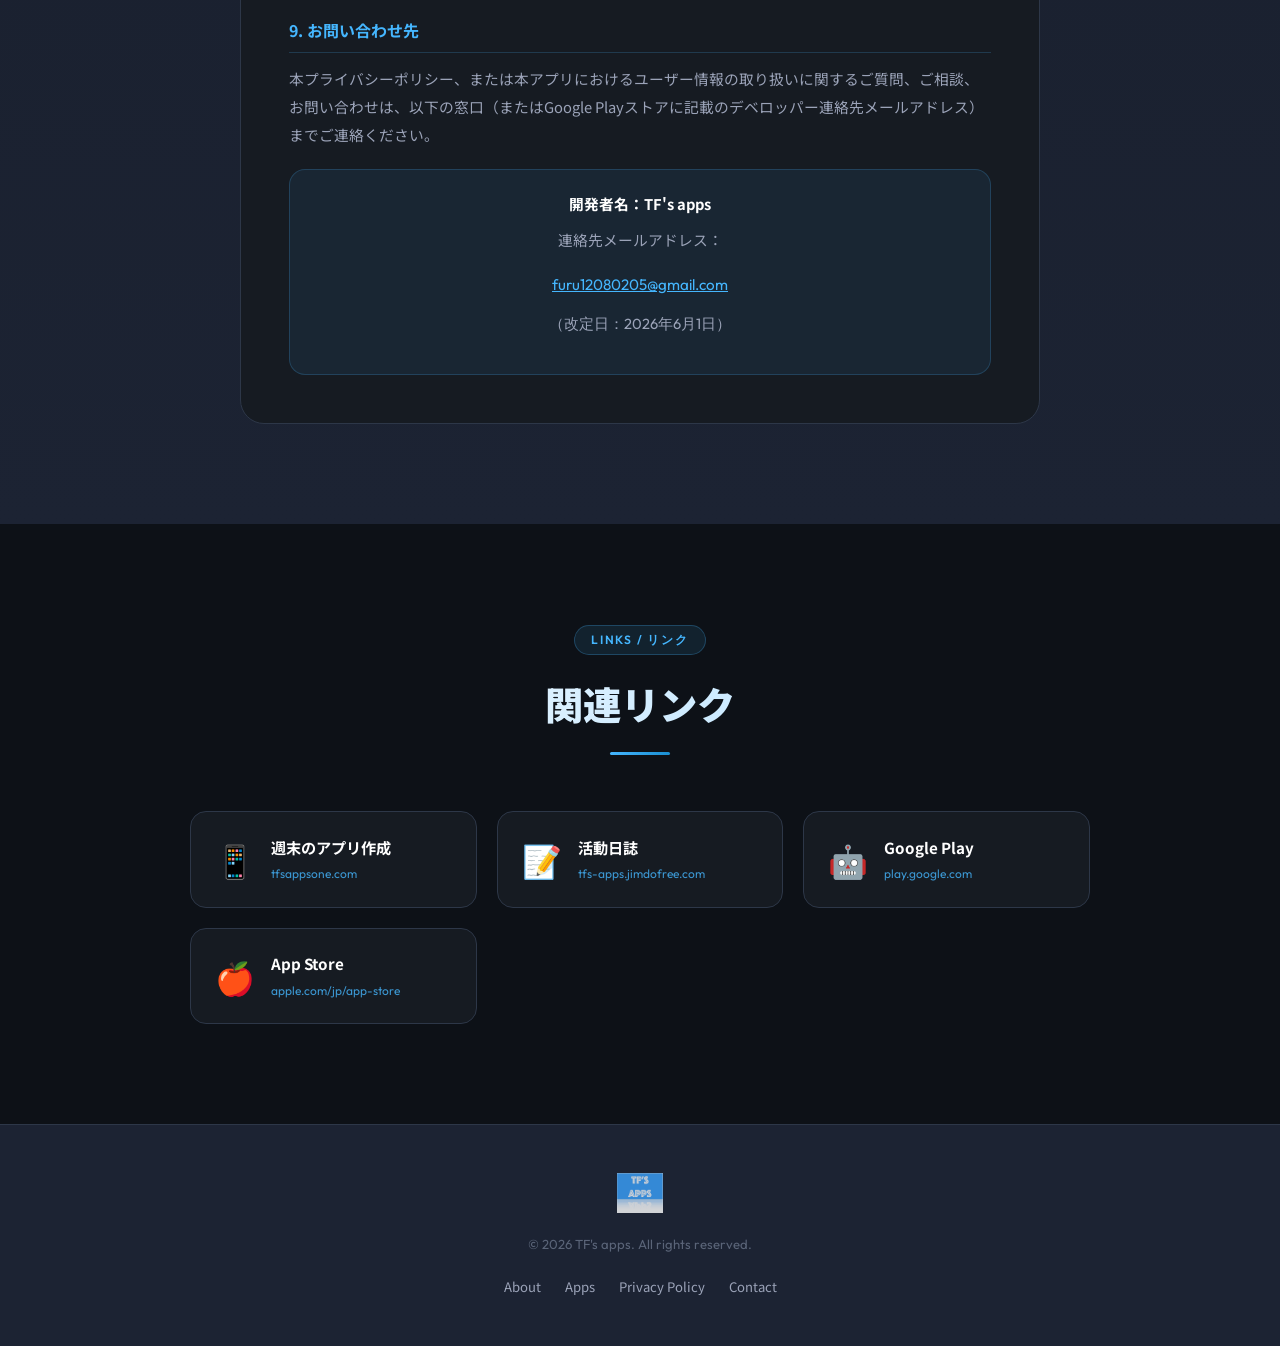
==== commit dfb60931: "Add files via upload" ====
--- a/index.html
+++ b/index.html
@@ -429,6 +429,18 @@
             </a>
           </div>
 
+          <div class="app-card reveal-card">
+            <a href="https://itunes.apple.com/jp/app/id6820282356?mt=8" target="_blank" rel="noreferrer noopener" class="app-card-link" id="app-ios-aiallergy">
+              <div class="app-icon-wrap">
+                <img src="assets/images/icon_ios_aiallergy.png" alt="AIアレルギーチェッカーiOSアプリアイコン" class="app-icon" loading="lazy">
+              </div>
+              <div class="app-info">
+                <p class="app-name">AIアレルギーチェッカー</p>
+                <span class="app-badge badge-ios">App Store</span>
+              </div>
+            </a>
+          </div>
+
         </div>
       </div><!-- /.platform-block iOS -->
 
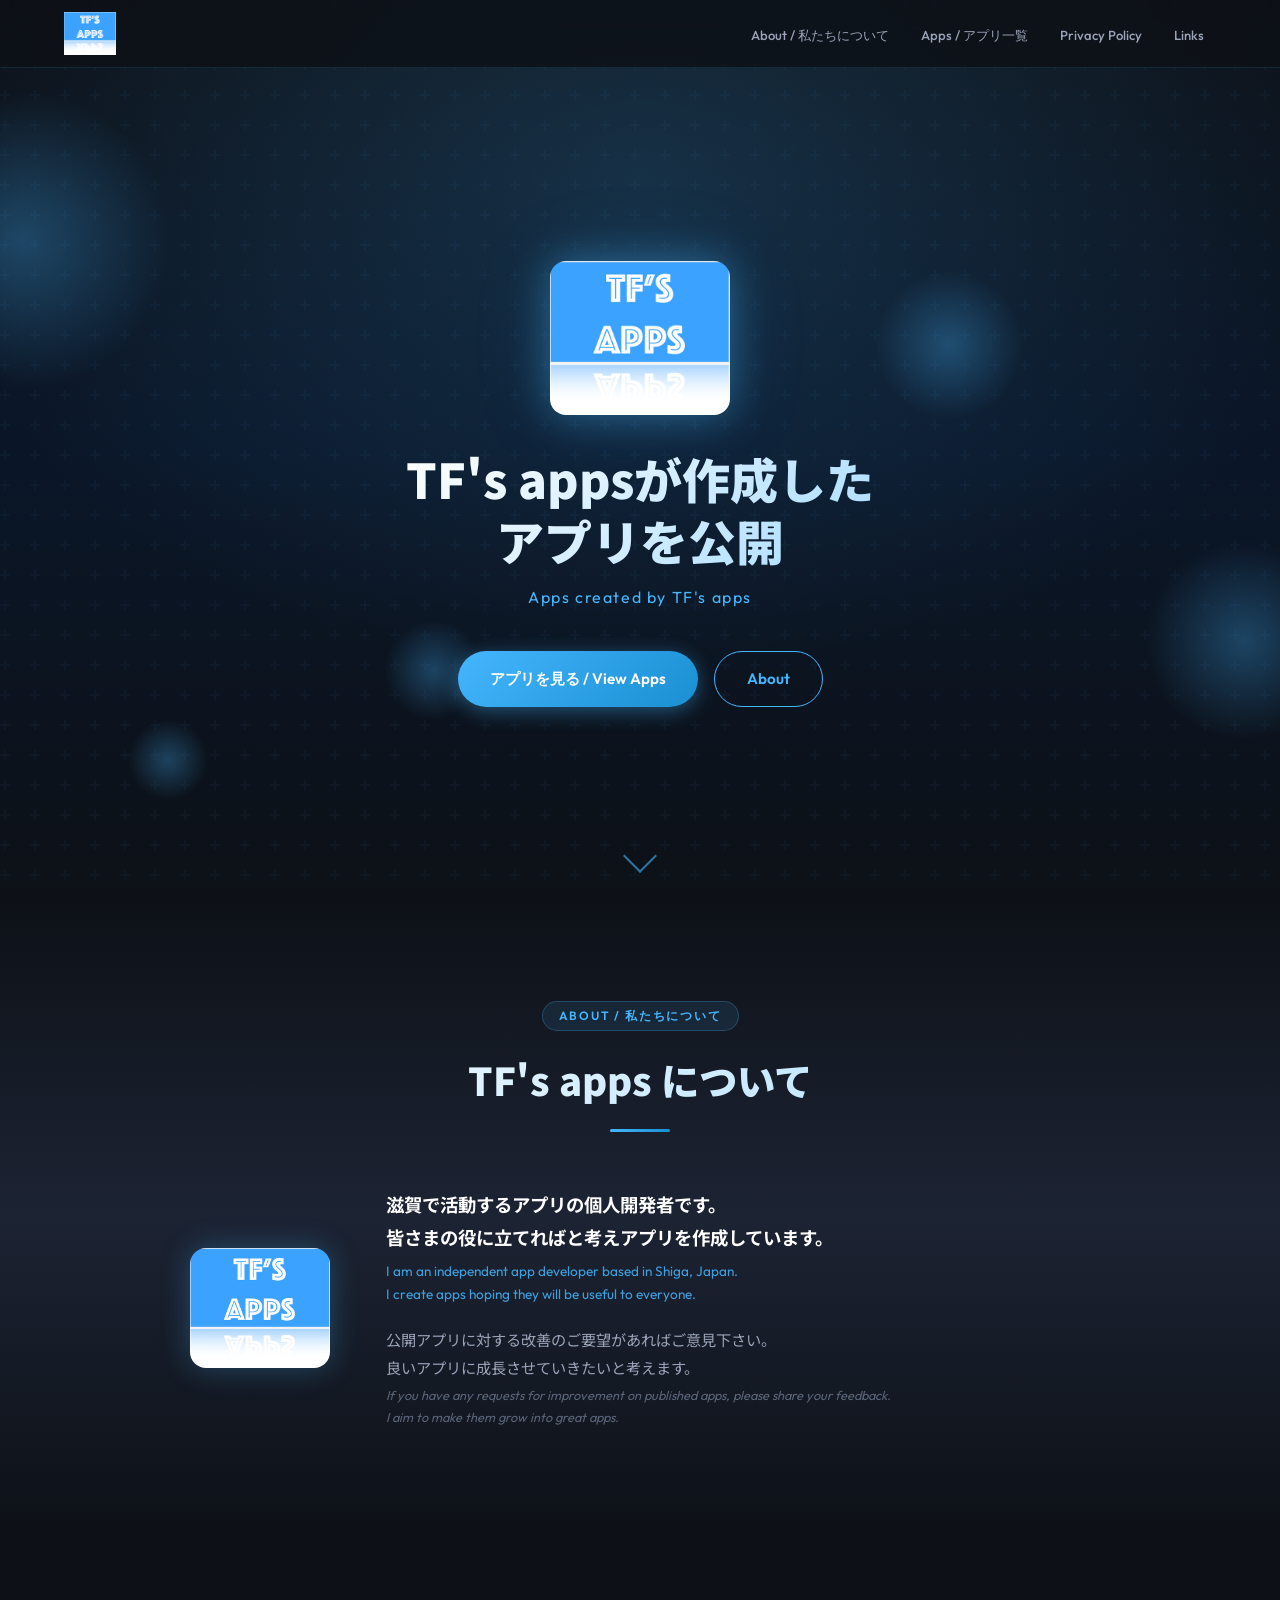
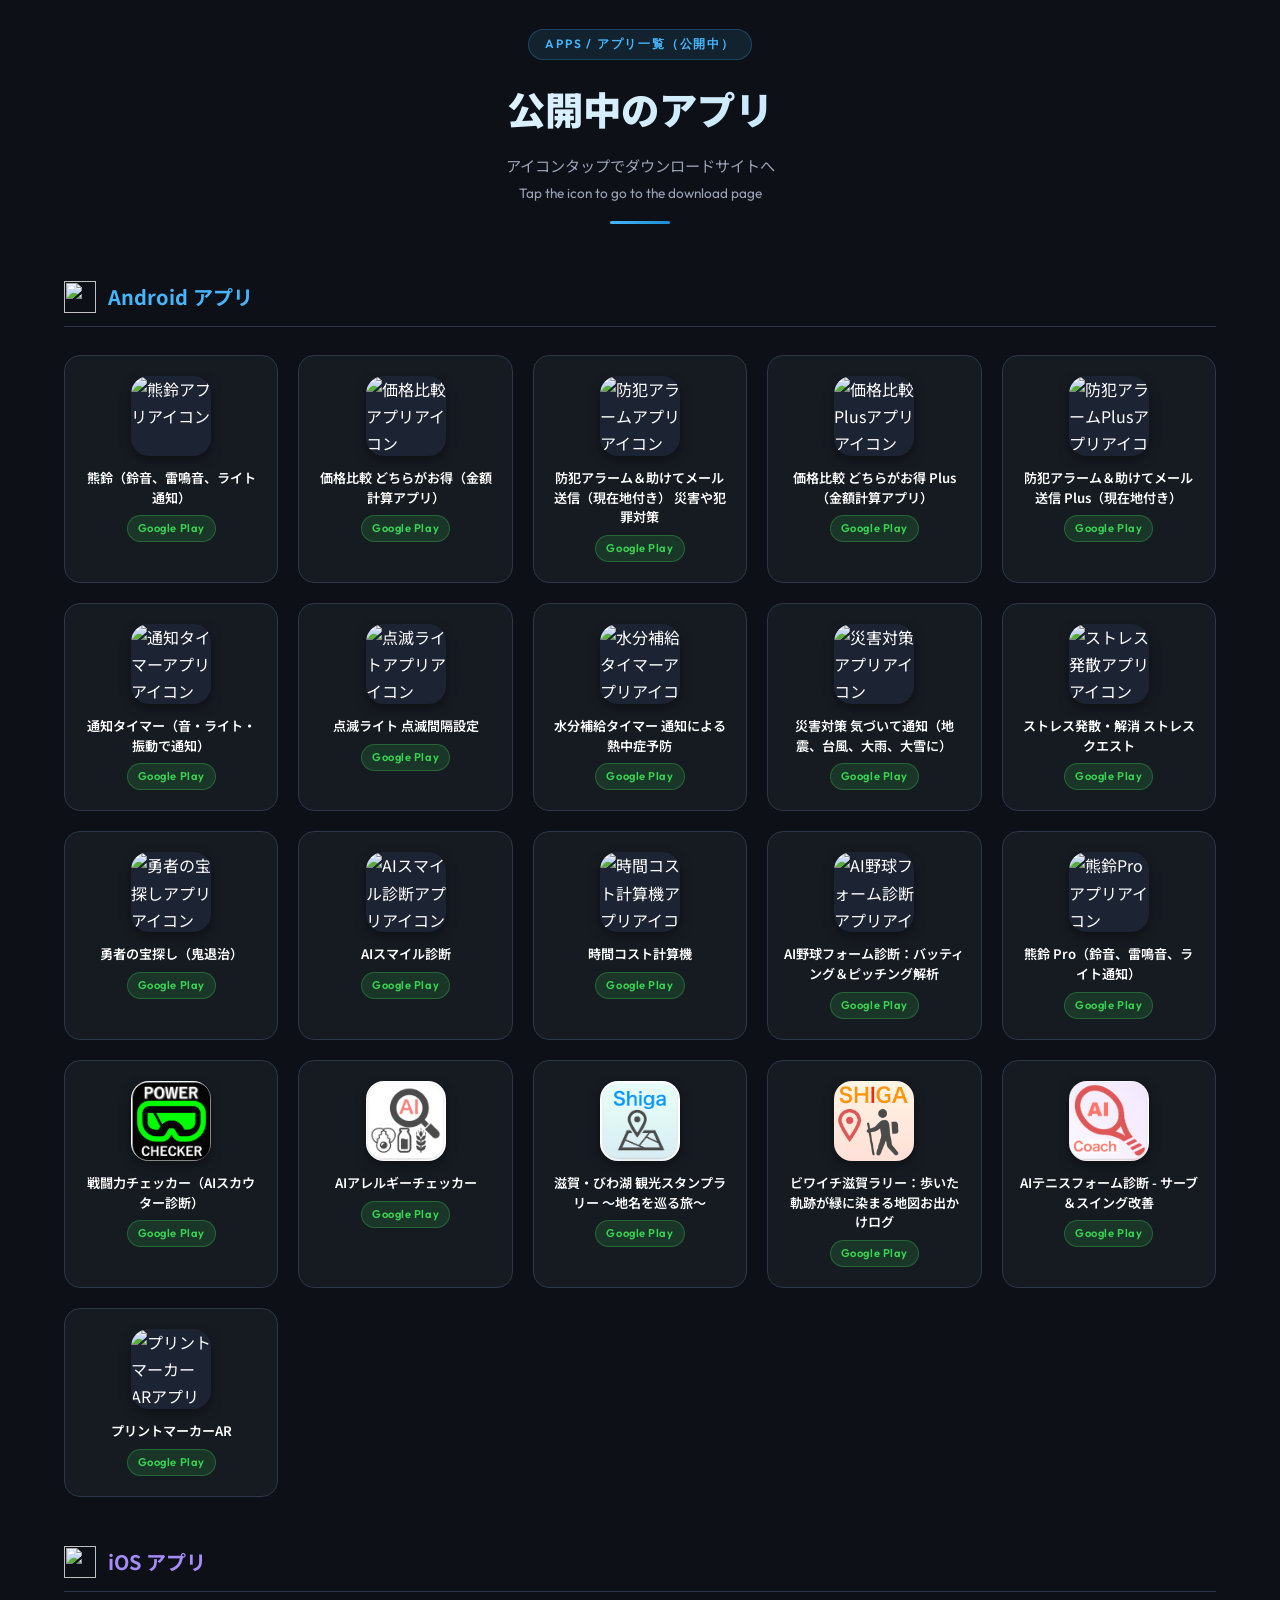
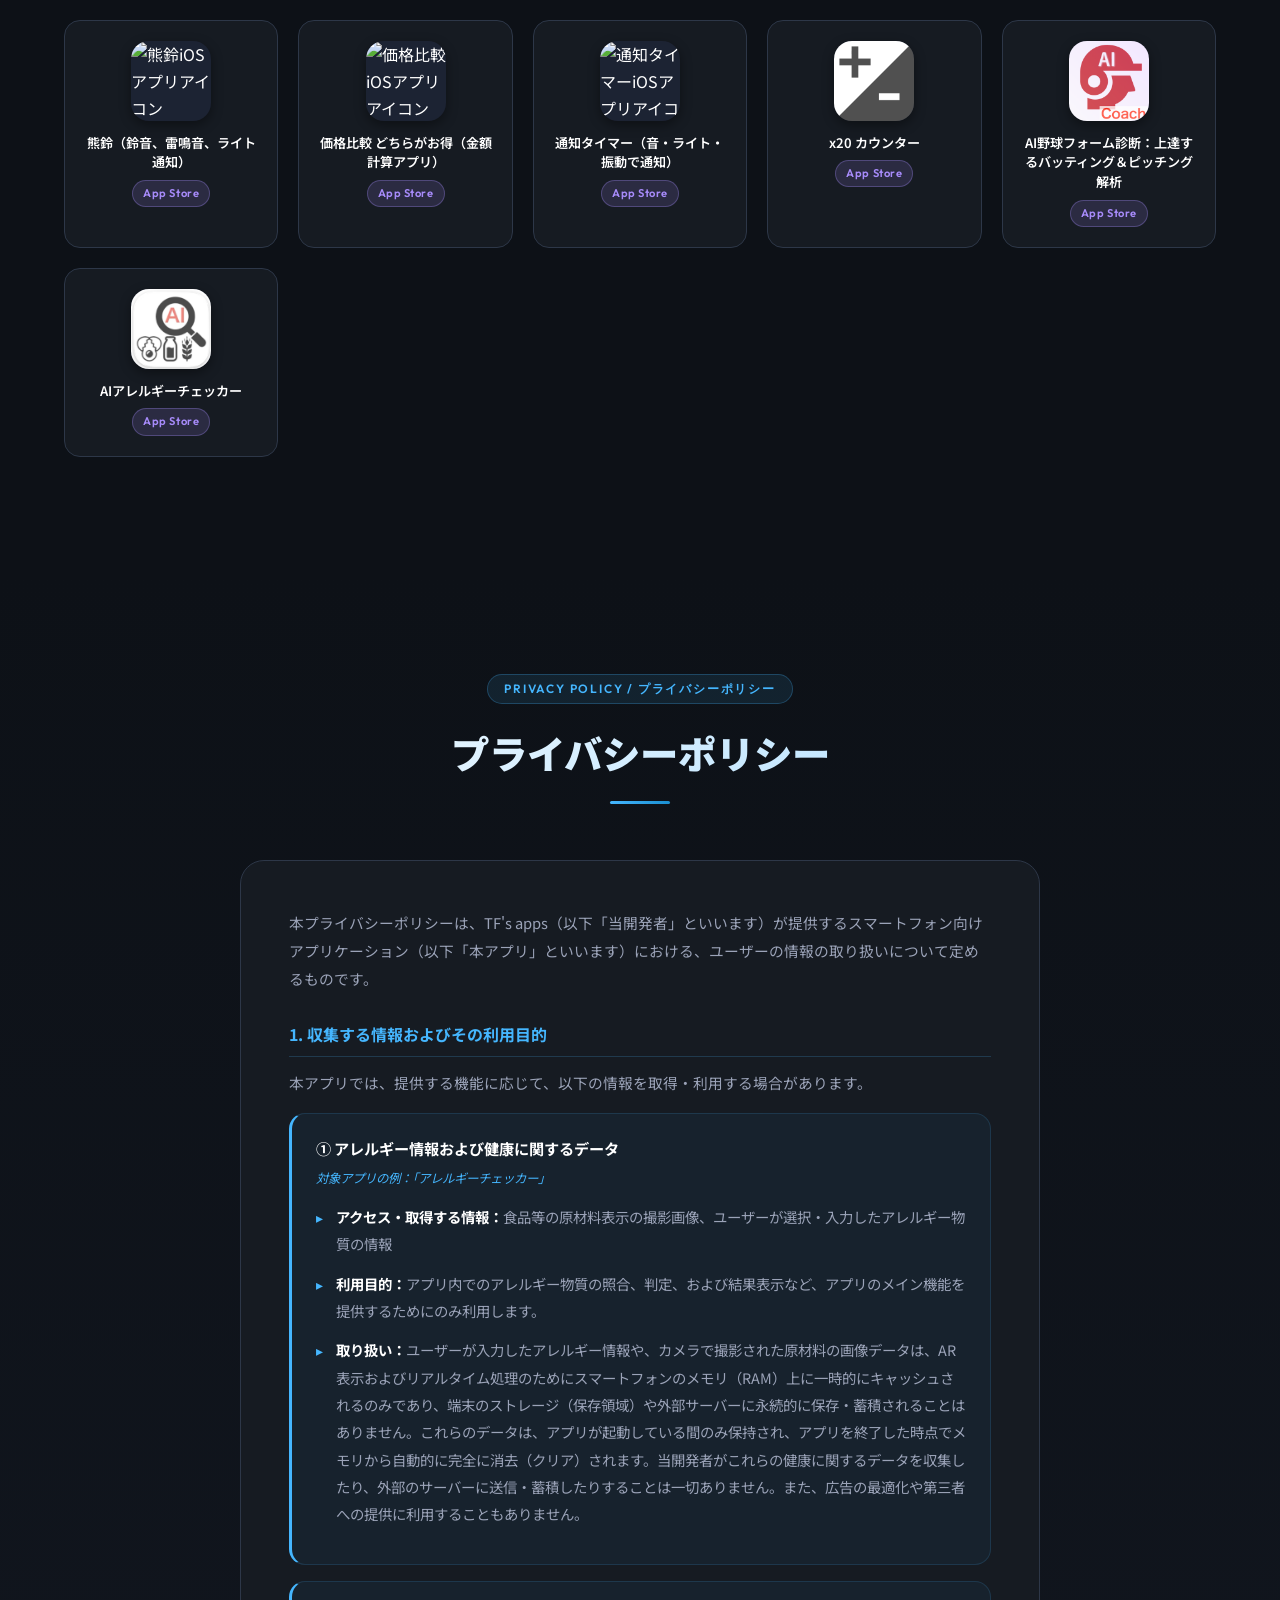
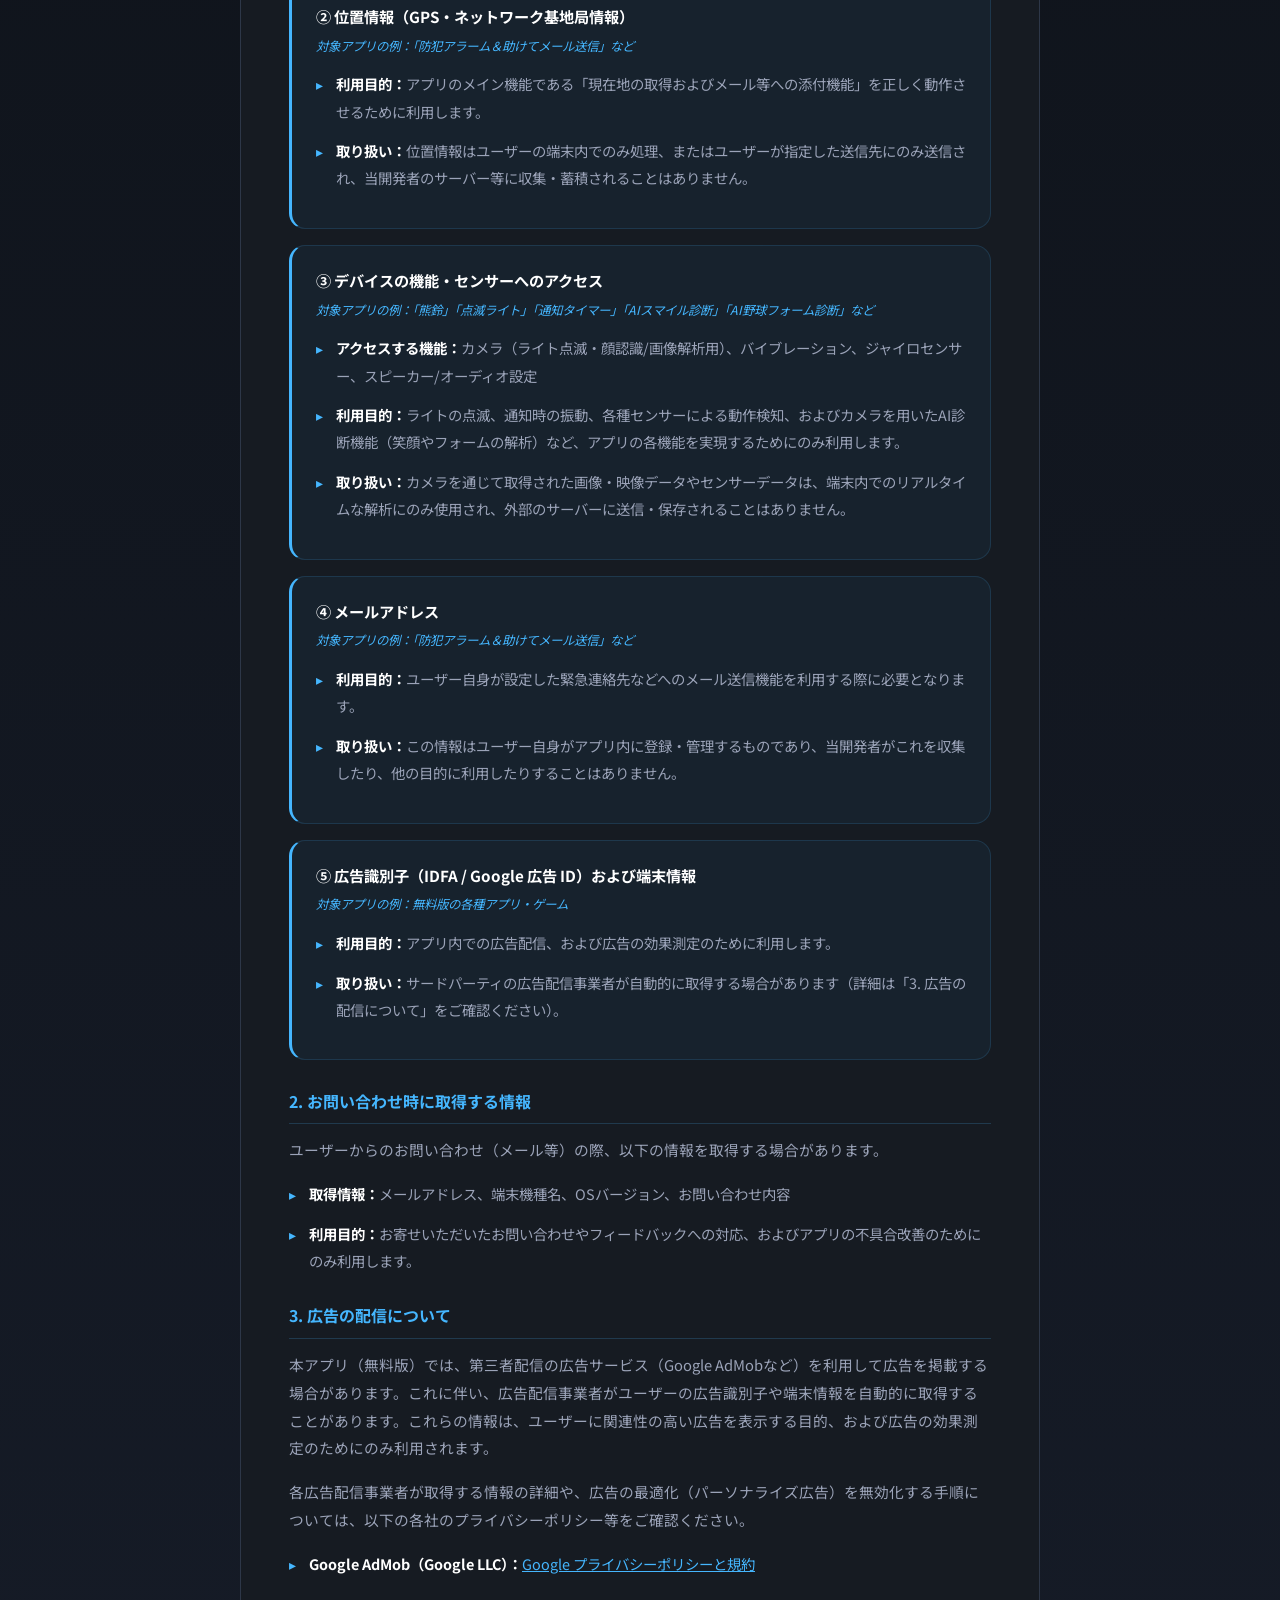
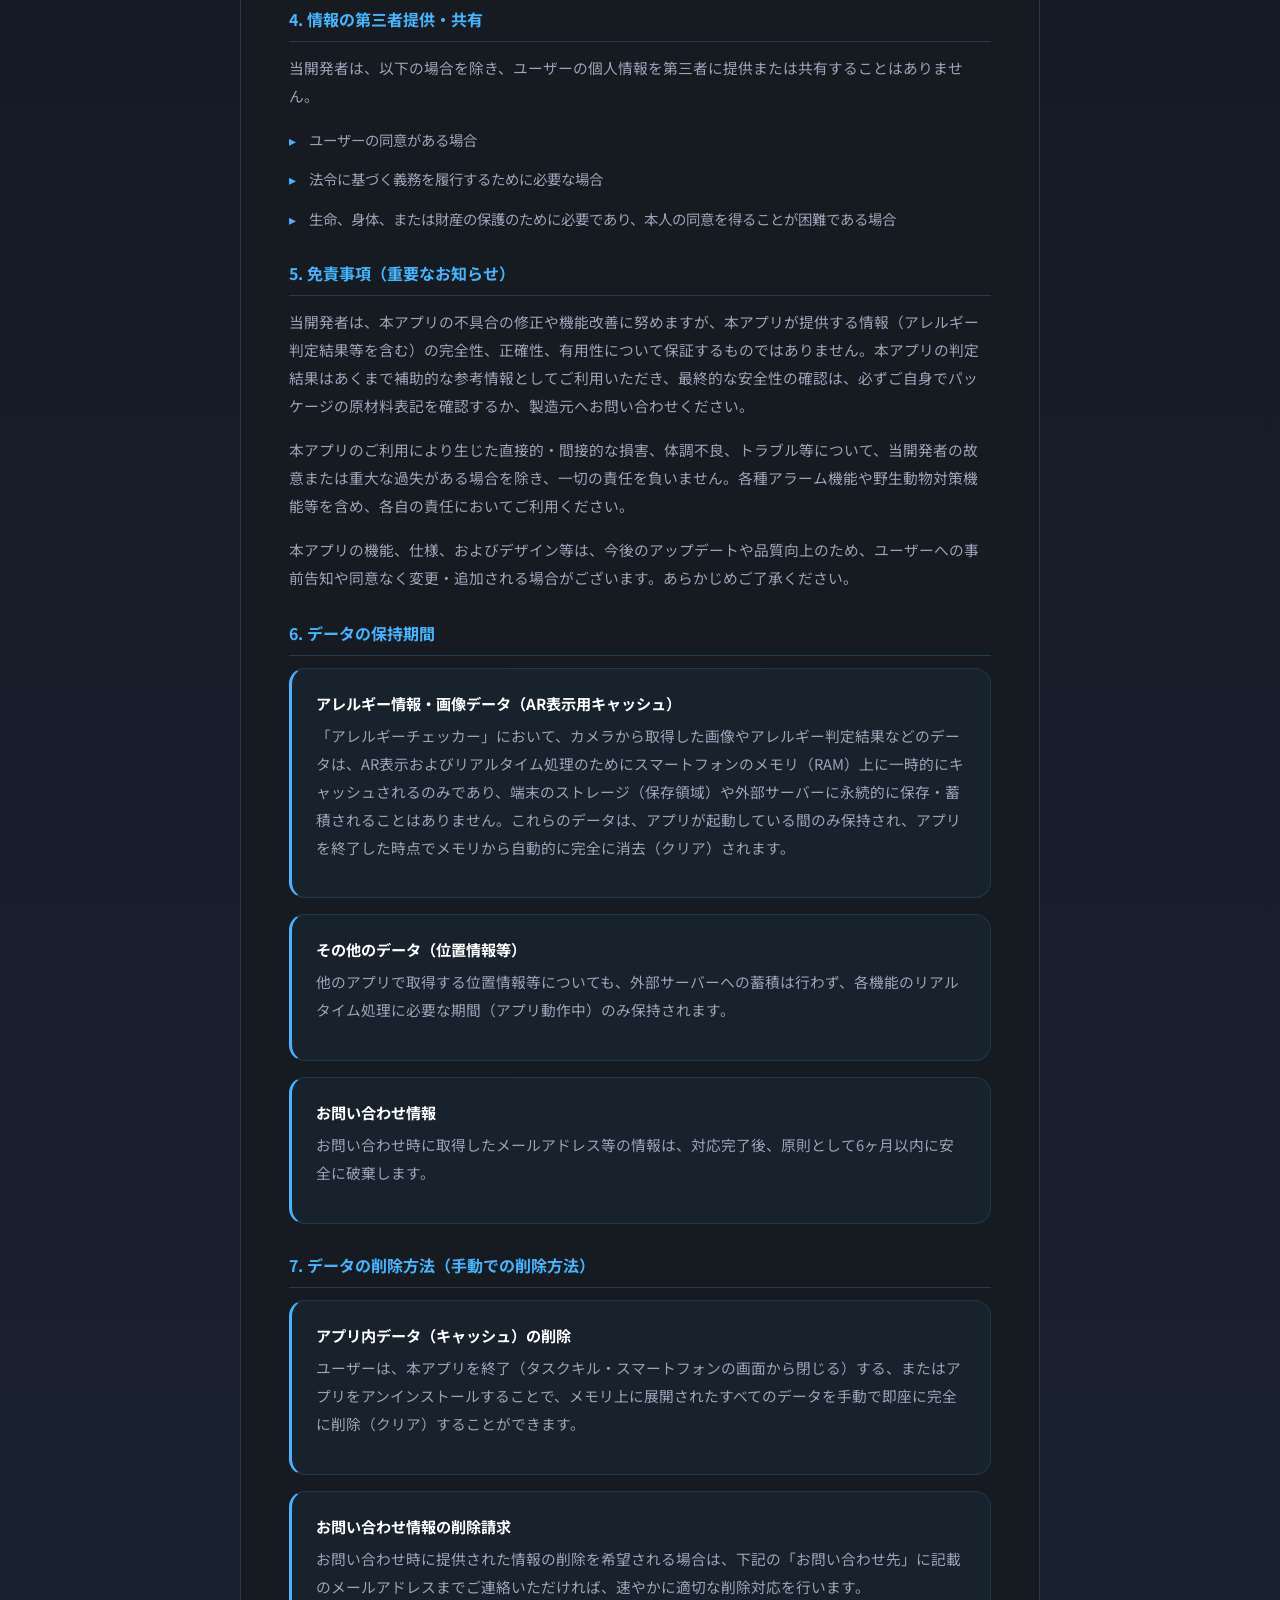
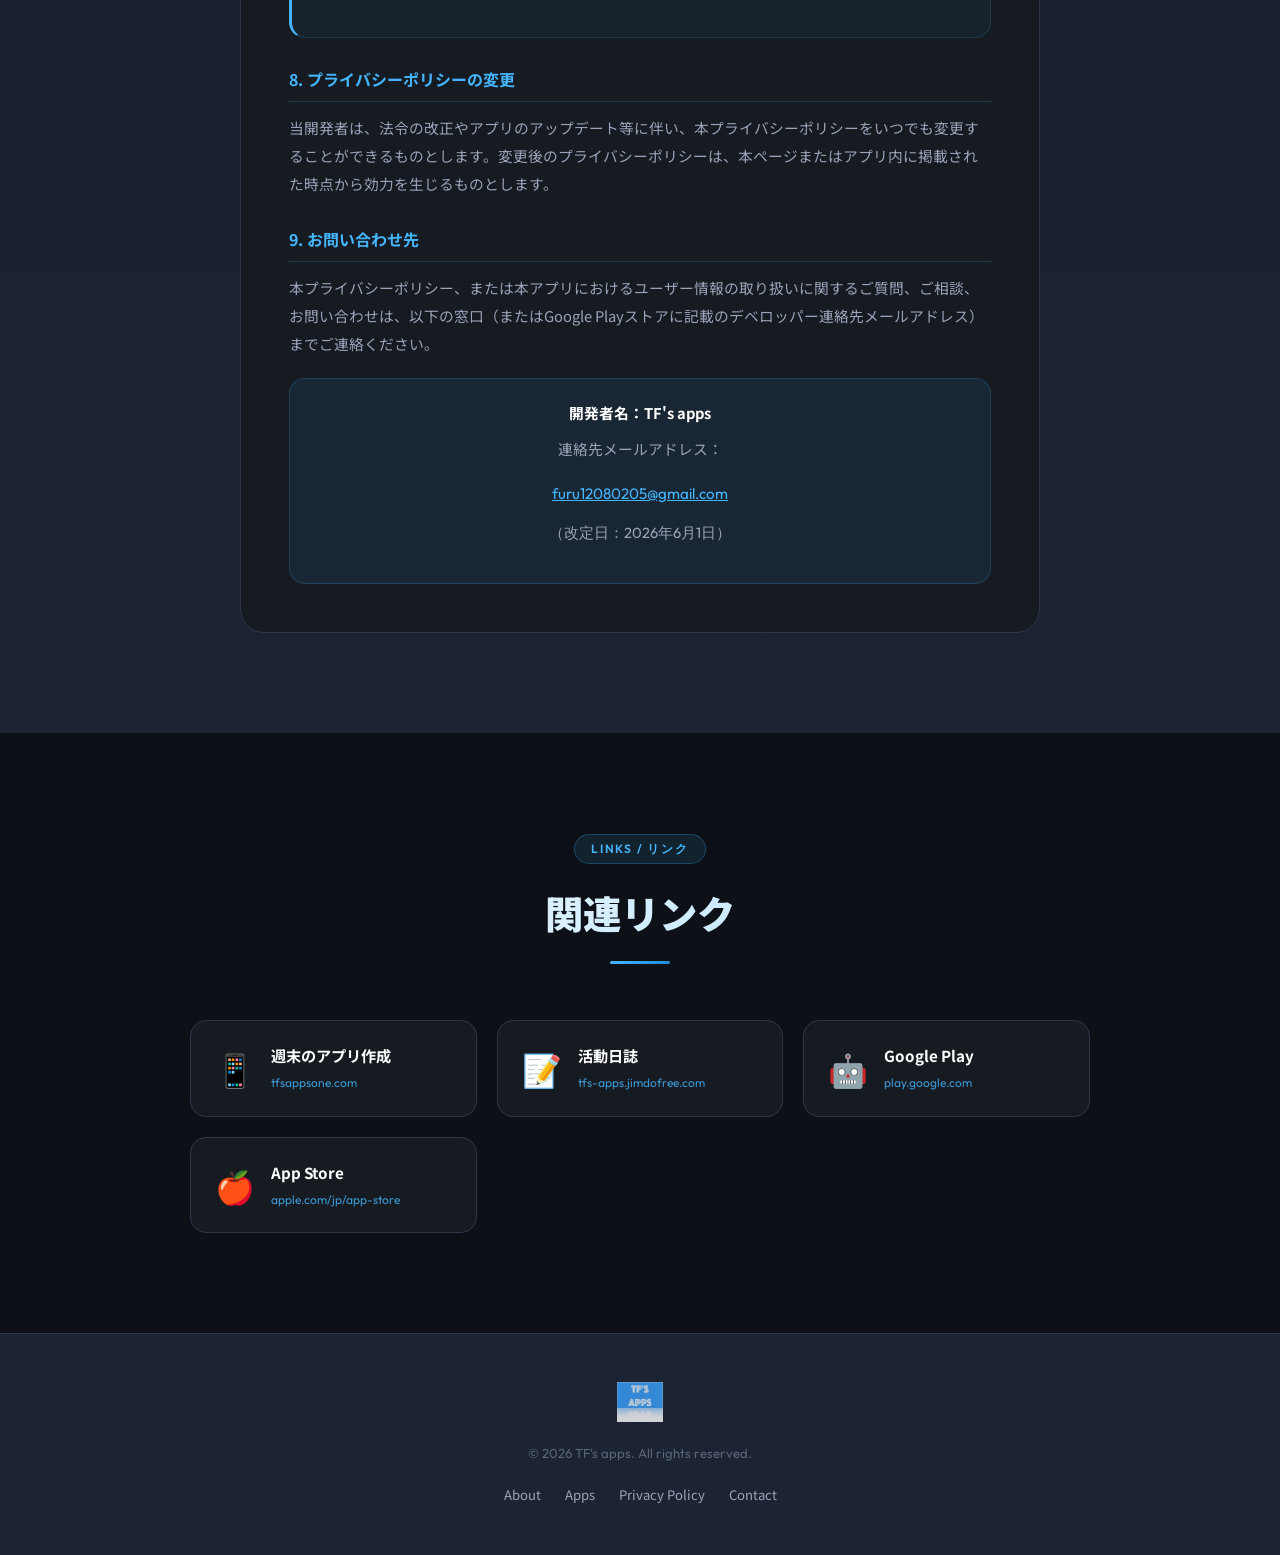
==== commit 90af471a: "Add files via upload" ====
--- a/index.html
+++ b/index.html
@@ -359,6 +359,18 @@
             </a>
           </div>
 
+          <div class="app-card reveal-card">
+            <a href="https://play.google.com/store/apps/details?id=tfsapps.papermarkerar" target="_blank" rel="noreferrer noopener" class="app-card-link" id="app-papermarkerar">
+              <div class="app-icon-wrap">
+                <img src="assets/images/icon_papermarkerar.png" alt="プリントマーカーARアプリアイコン" class="app-icon" loading="lazy">
+              </div>
+              <div class="app-info">
+                <p class="app-name">プリントマーカーAR</p>
+                <span class="app-badge badge-android">Google Play</span>
+              </div>
+            </a>
+          </div>
+
         </div><!-- /.apps-grid -->
       </div><!-- /.platform-block Android -->
 
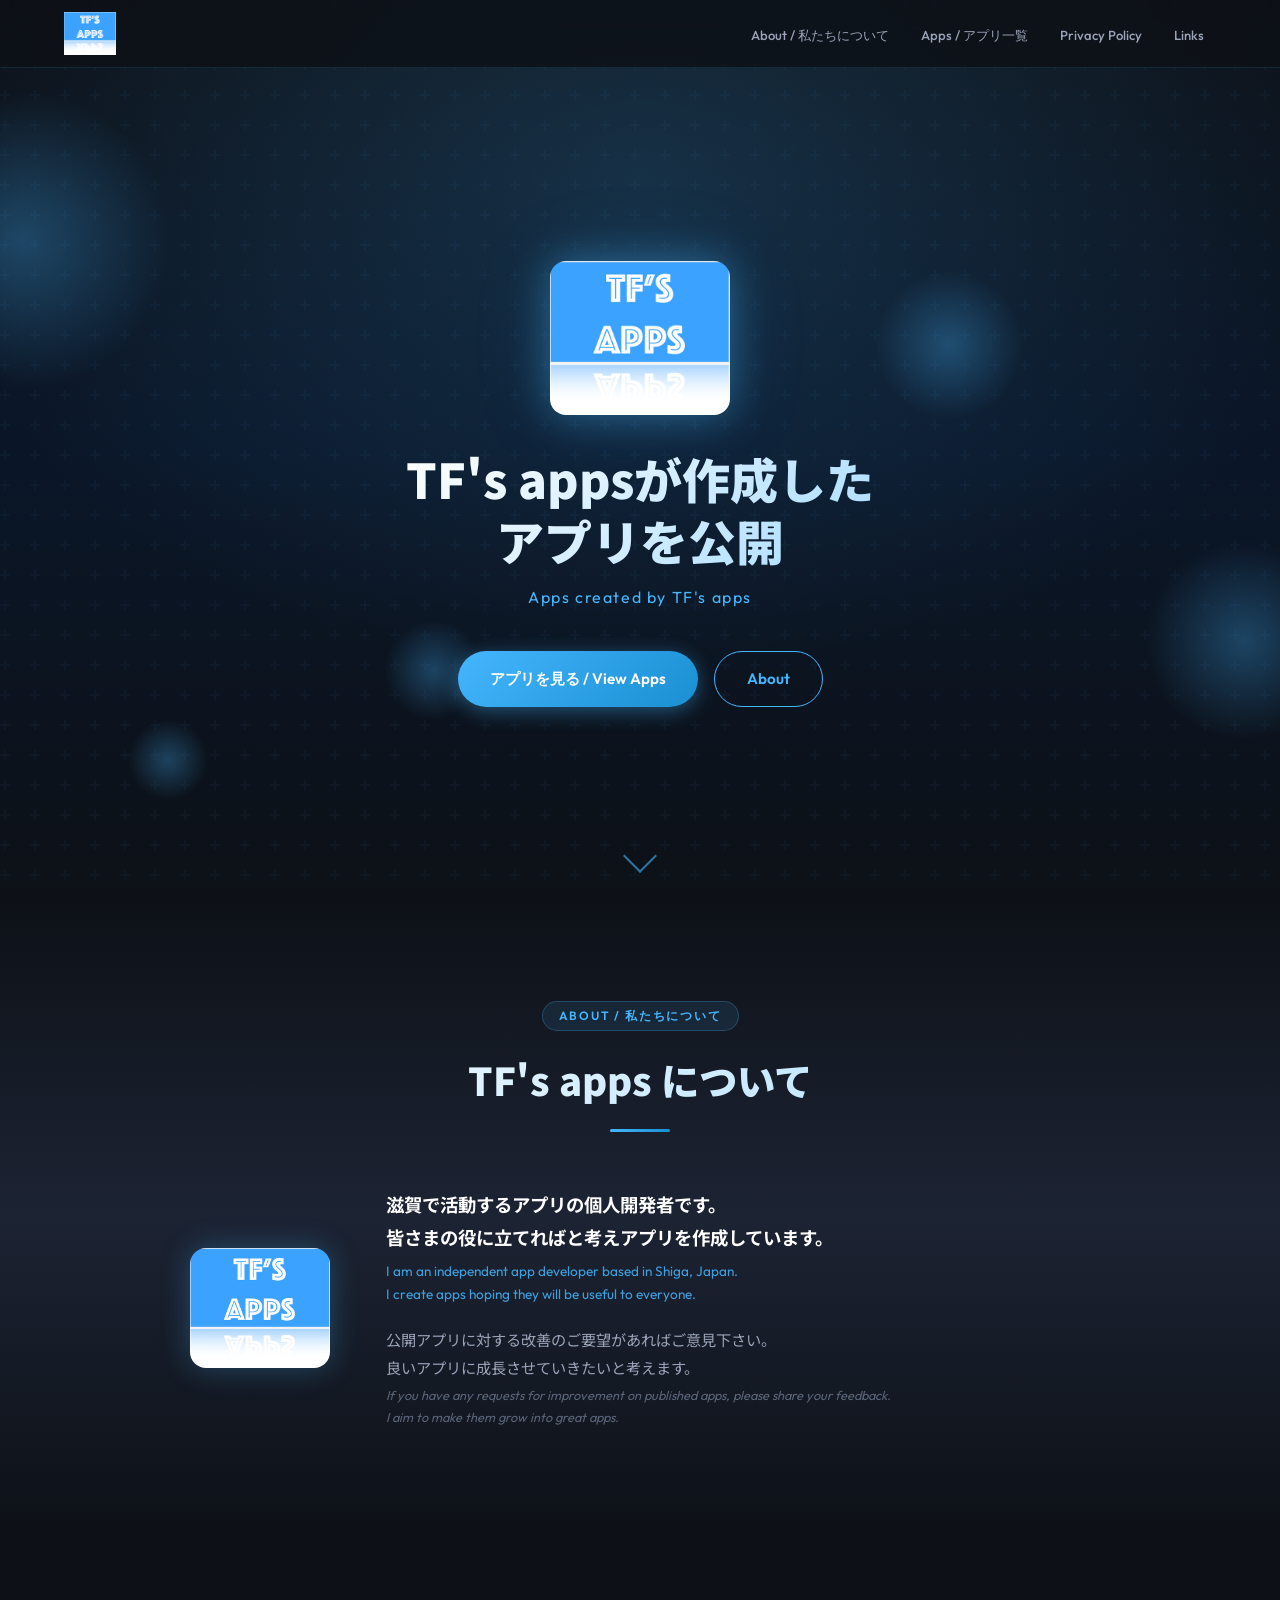
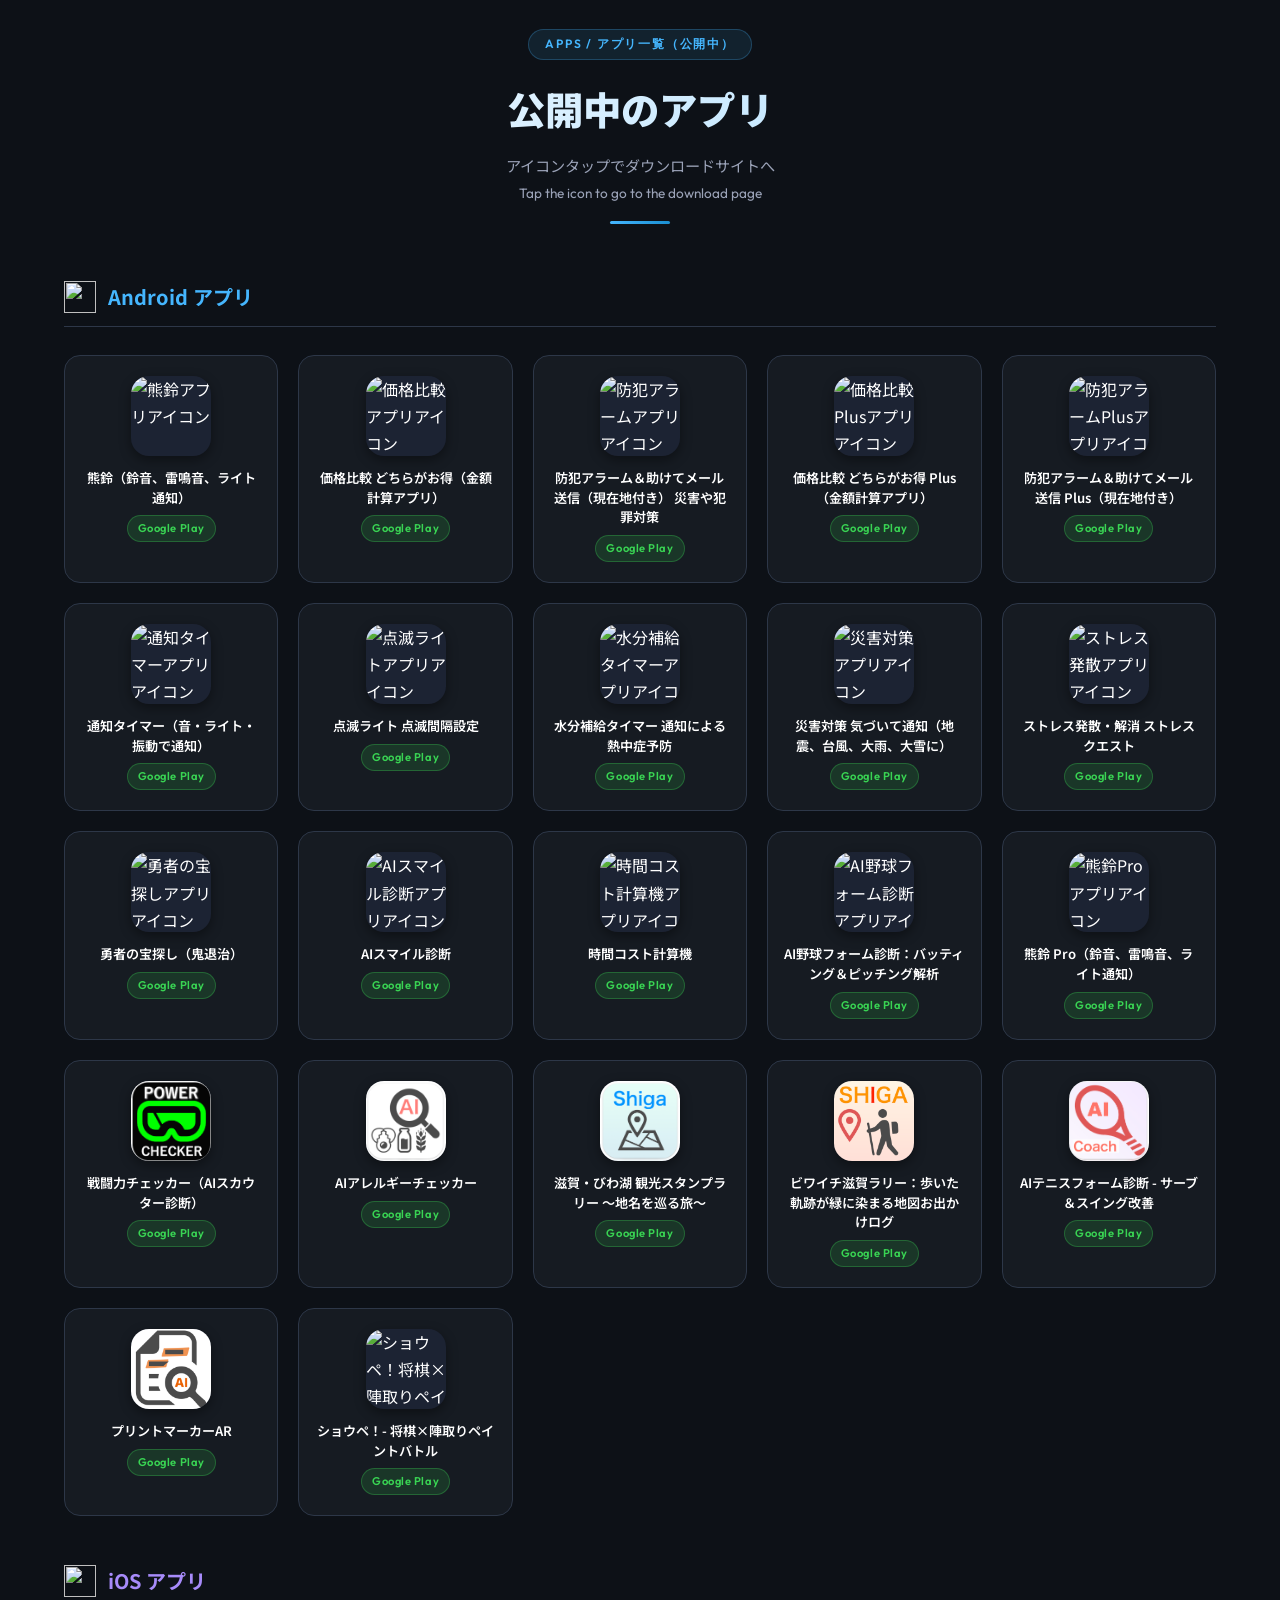
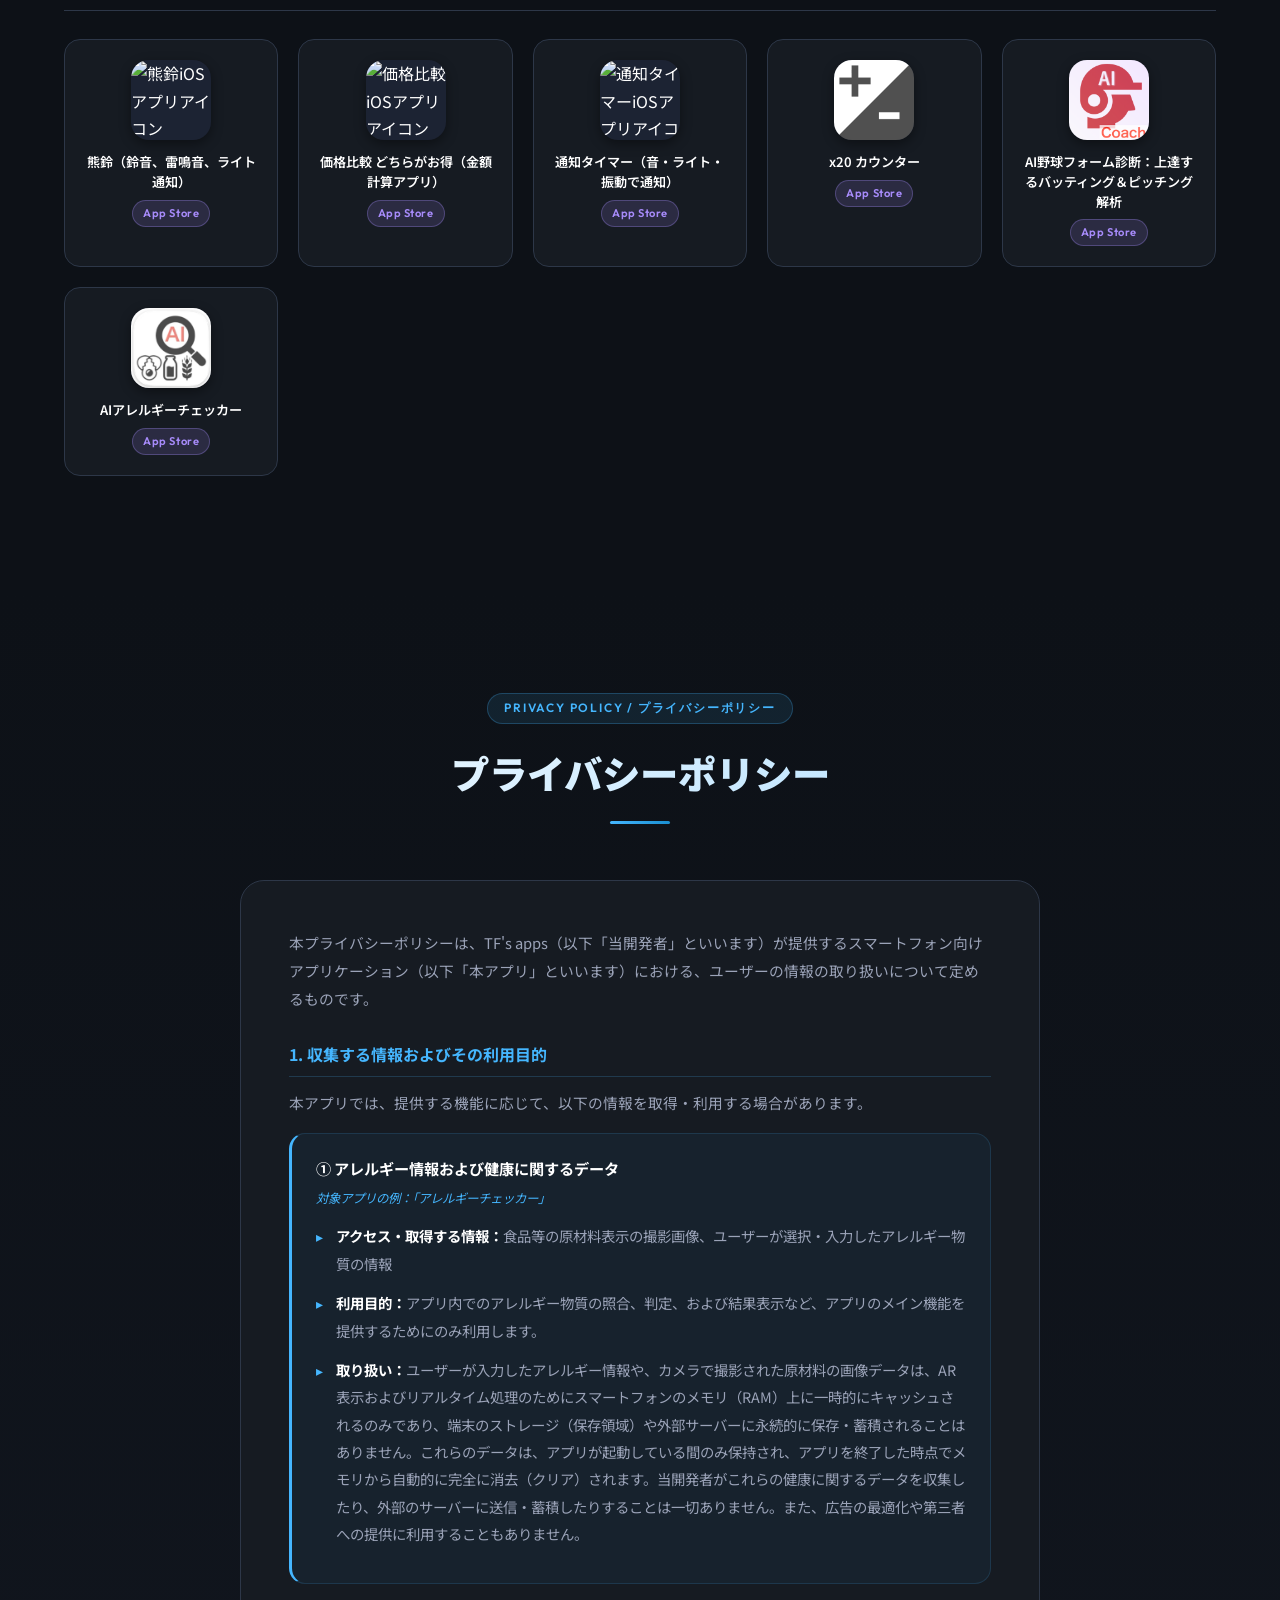
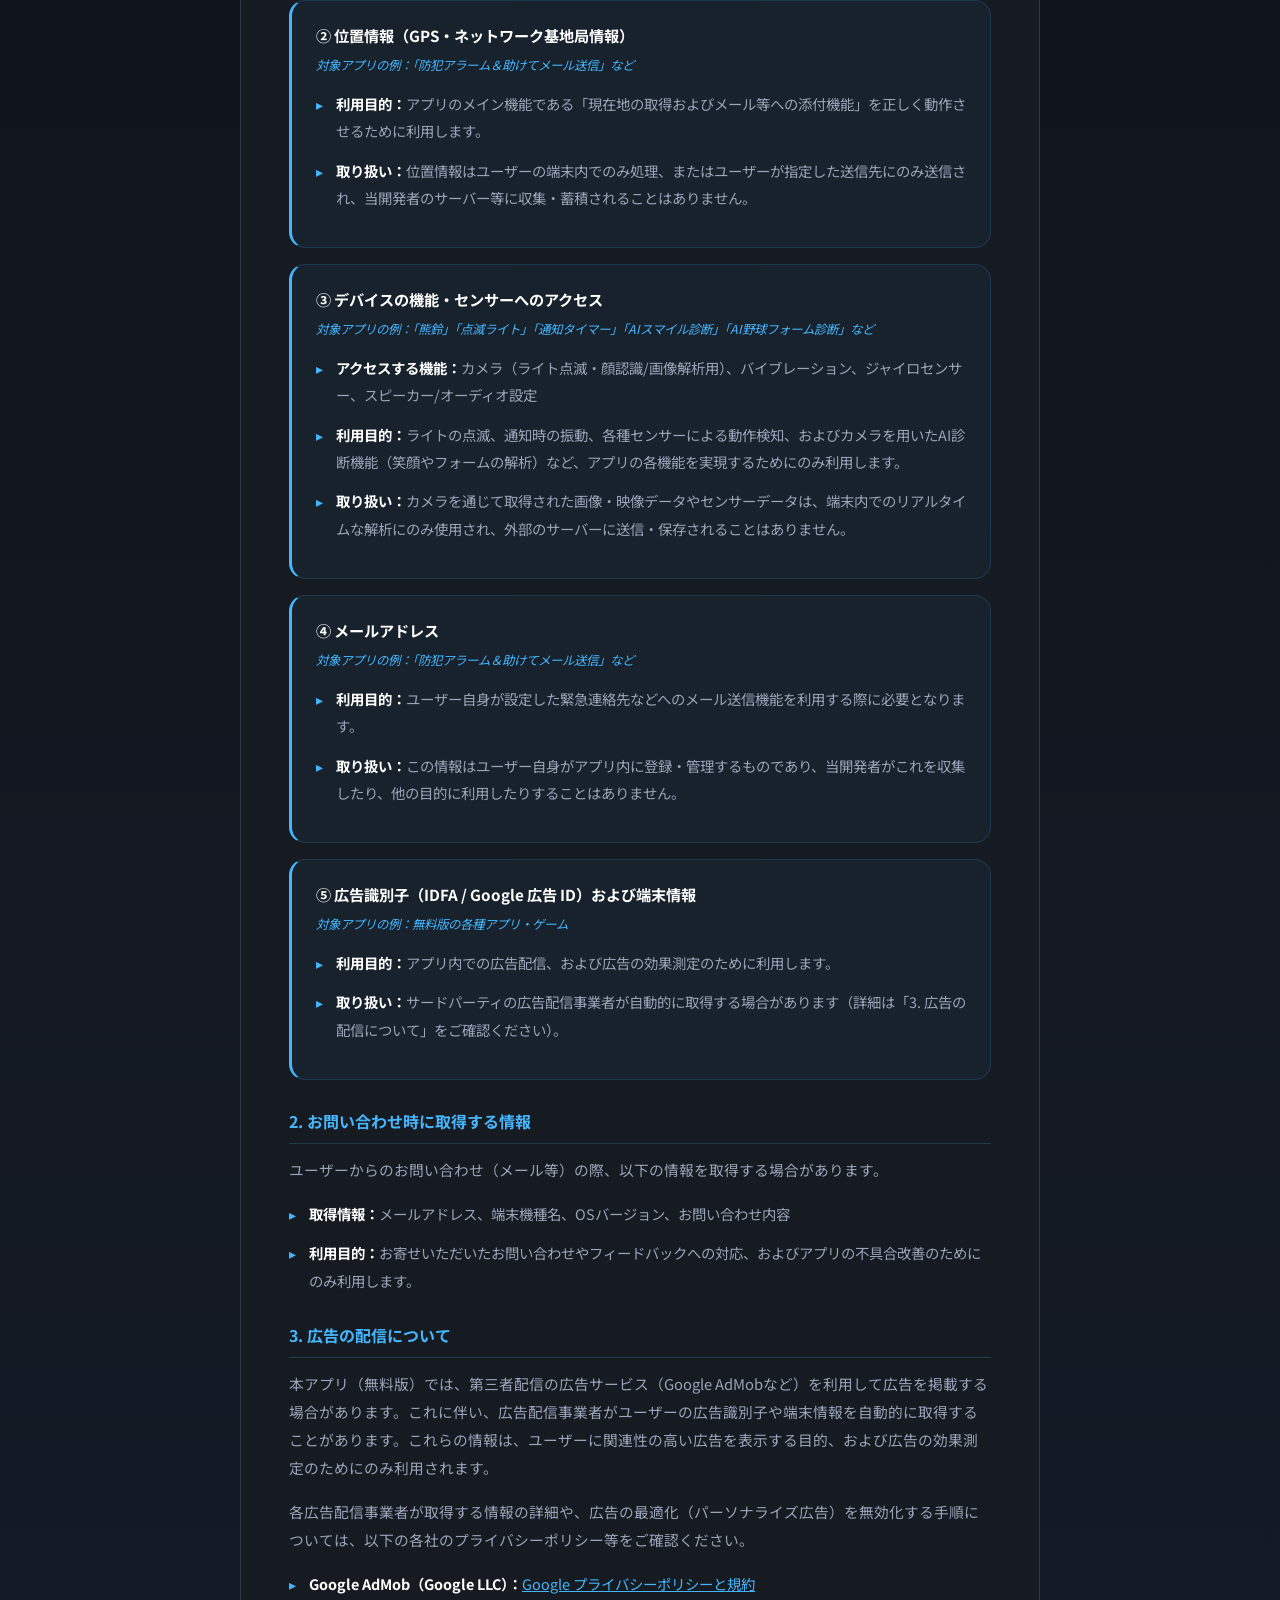
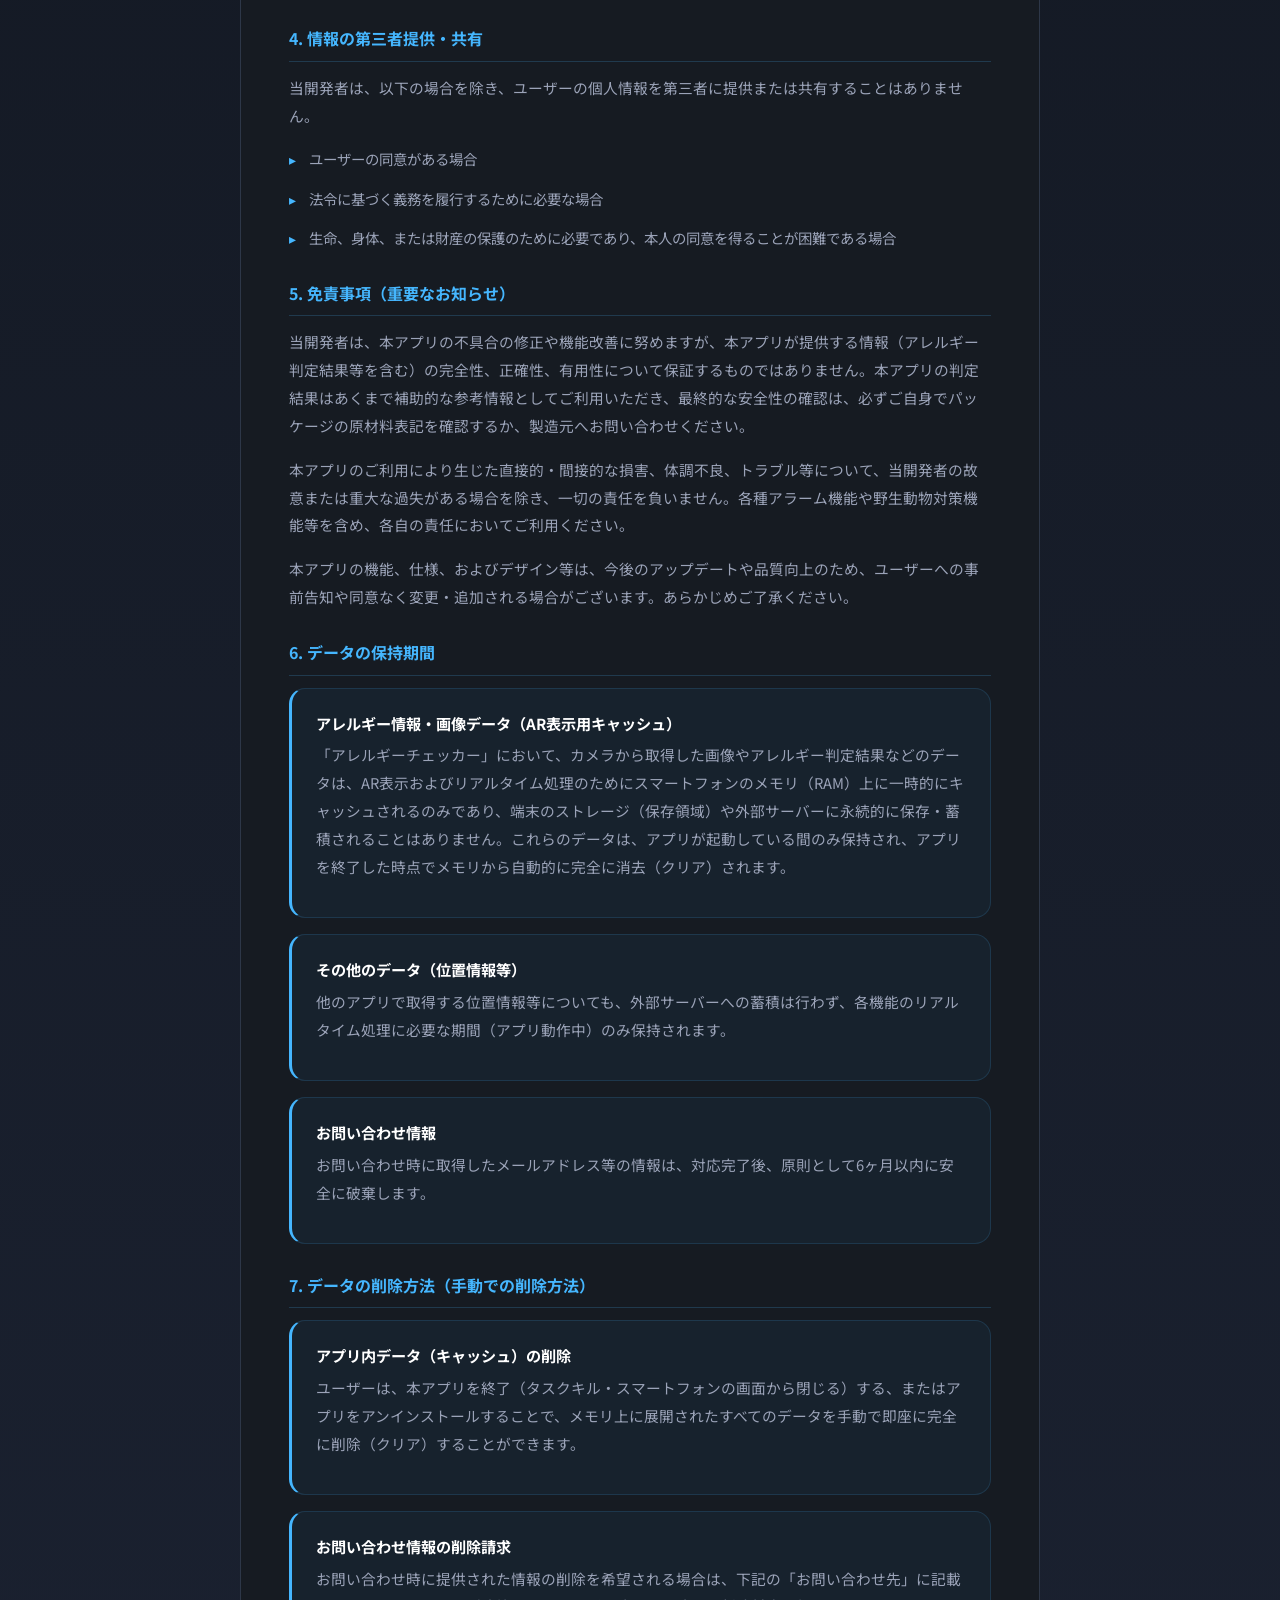
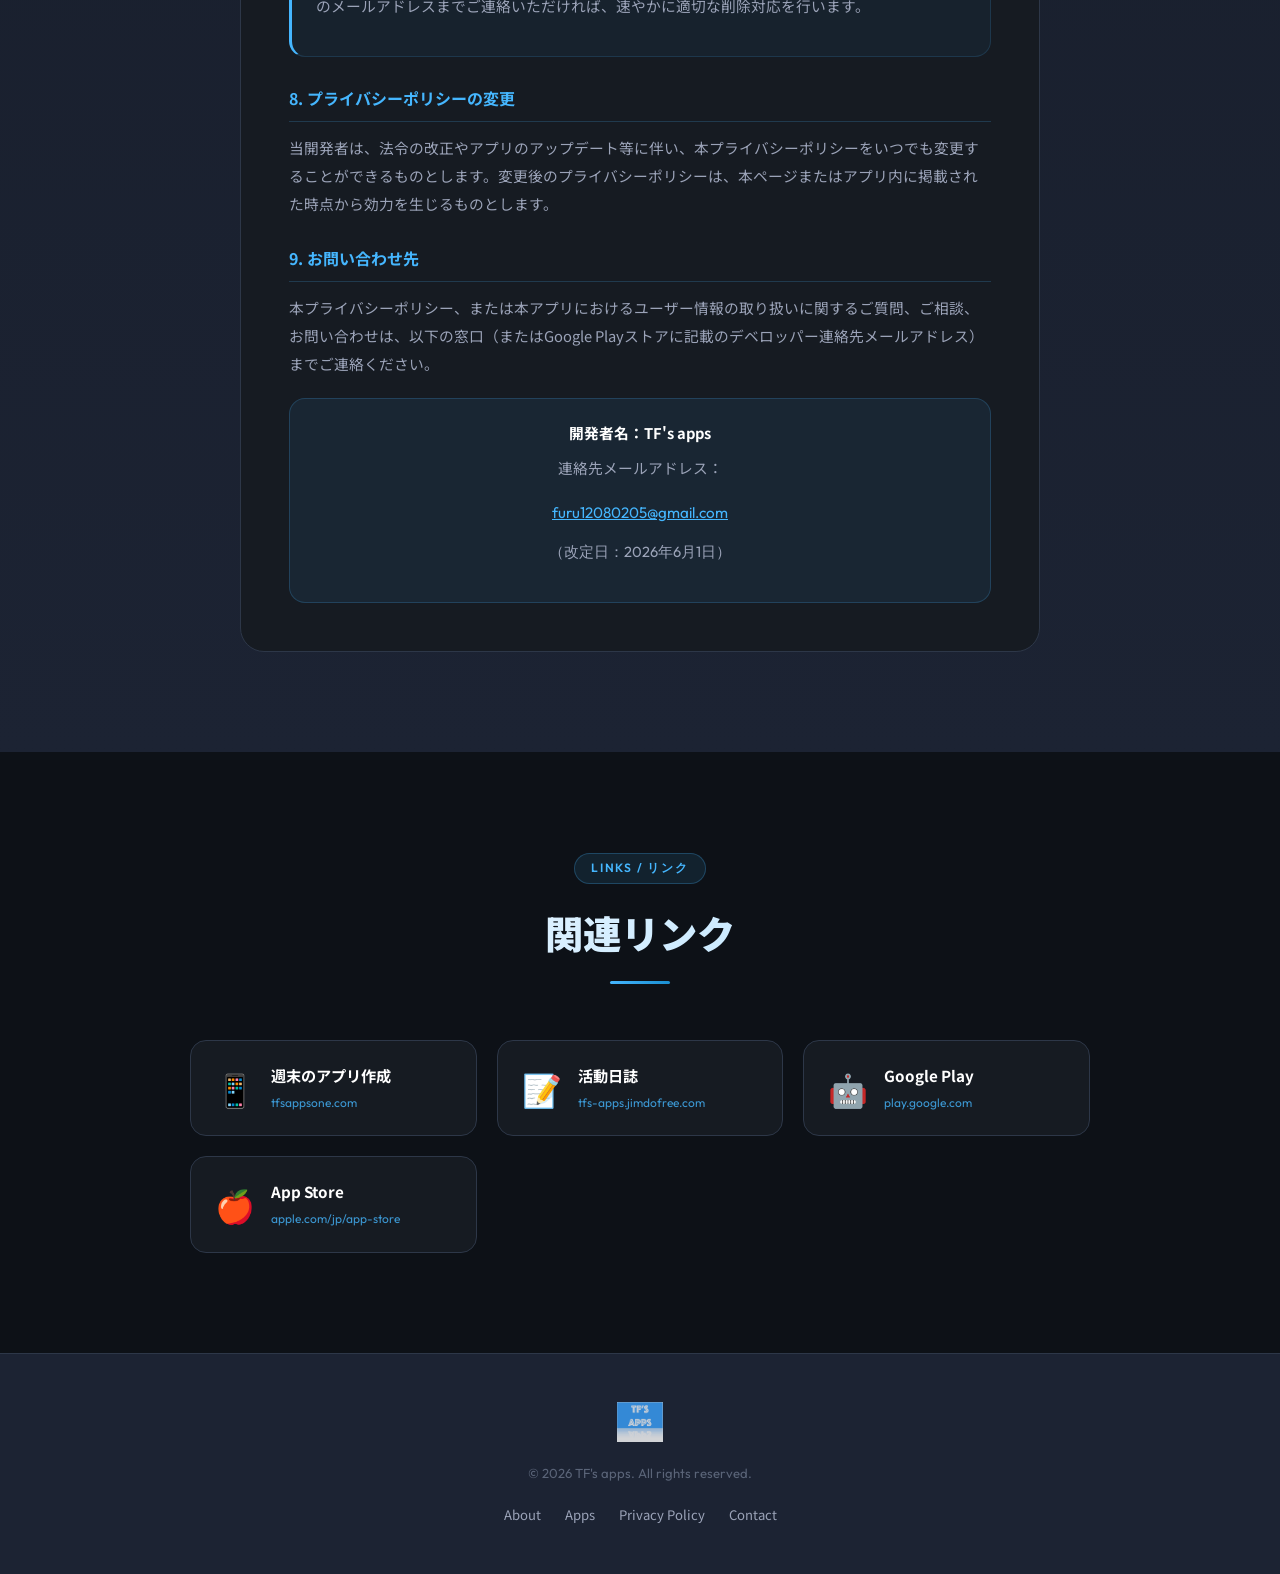
==== commit b892d28a: "Add files via upload" ====
--- a/index.html
+++ b/index.html
@@ -371,6 +371,18 @@
             </a>
           </div>
 
+          <div class="app-card reveal-card">
+            <a href="https://play.google.com/store/apps/details?id=tfsapps.shogipaint" target="_blank" rel="noreferrer noopener" class="app-card-link" id="app-shogipaint">
+              <div class="app-icon-wrap">
+                <img src="assets/images/icon_shogipaint.png" alt="ショウペ！将棋×陣取りペイントバトルアプリアイコン" class="app-icon" loading="lazy">
+              </div>
+              <div class="app-info">
+                <p class="app-name">ショウペ！- 将棋×陣取りペイントバトル</p>
+                <span class="app-badge badge-android">Google Play</span>
+              </div>
+            </a>
+          </div>
+
         </div><!-- /.apps-grid -->
       </div><!-- /.platform-block Android -->
 
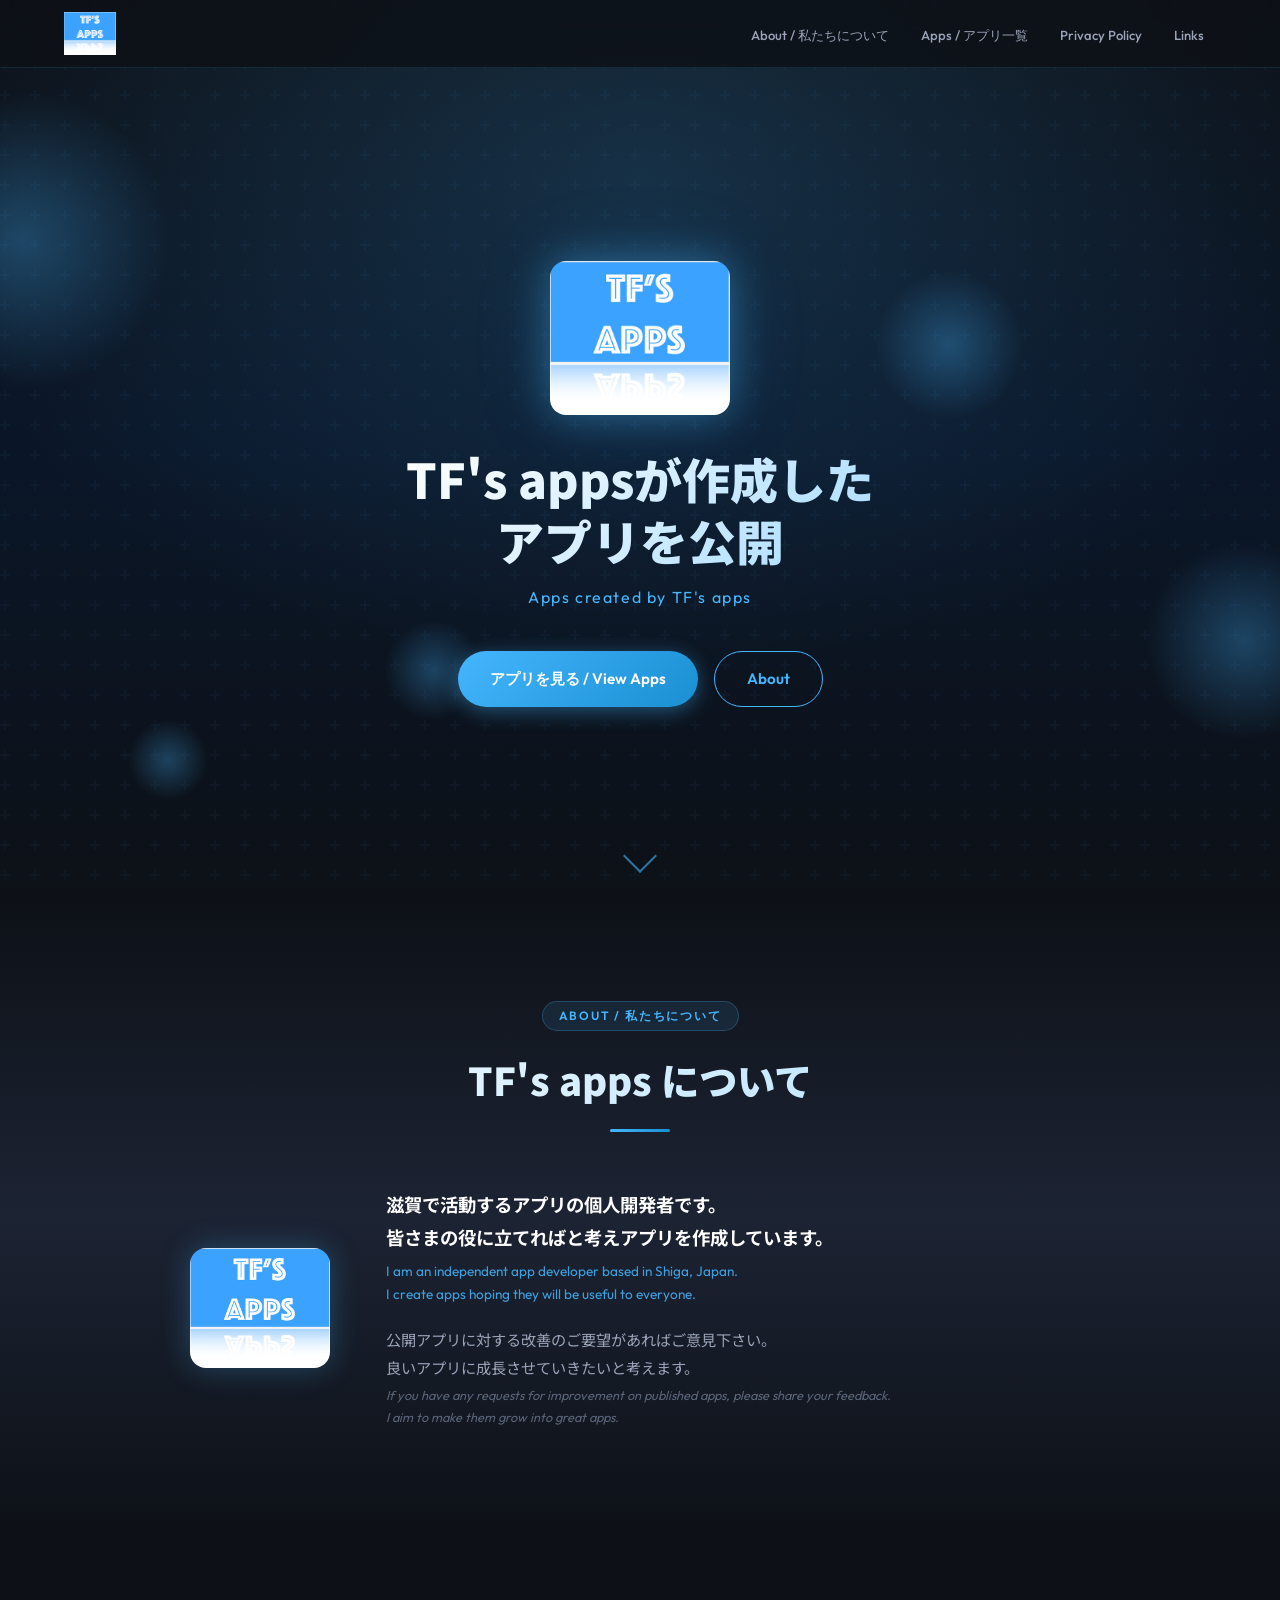
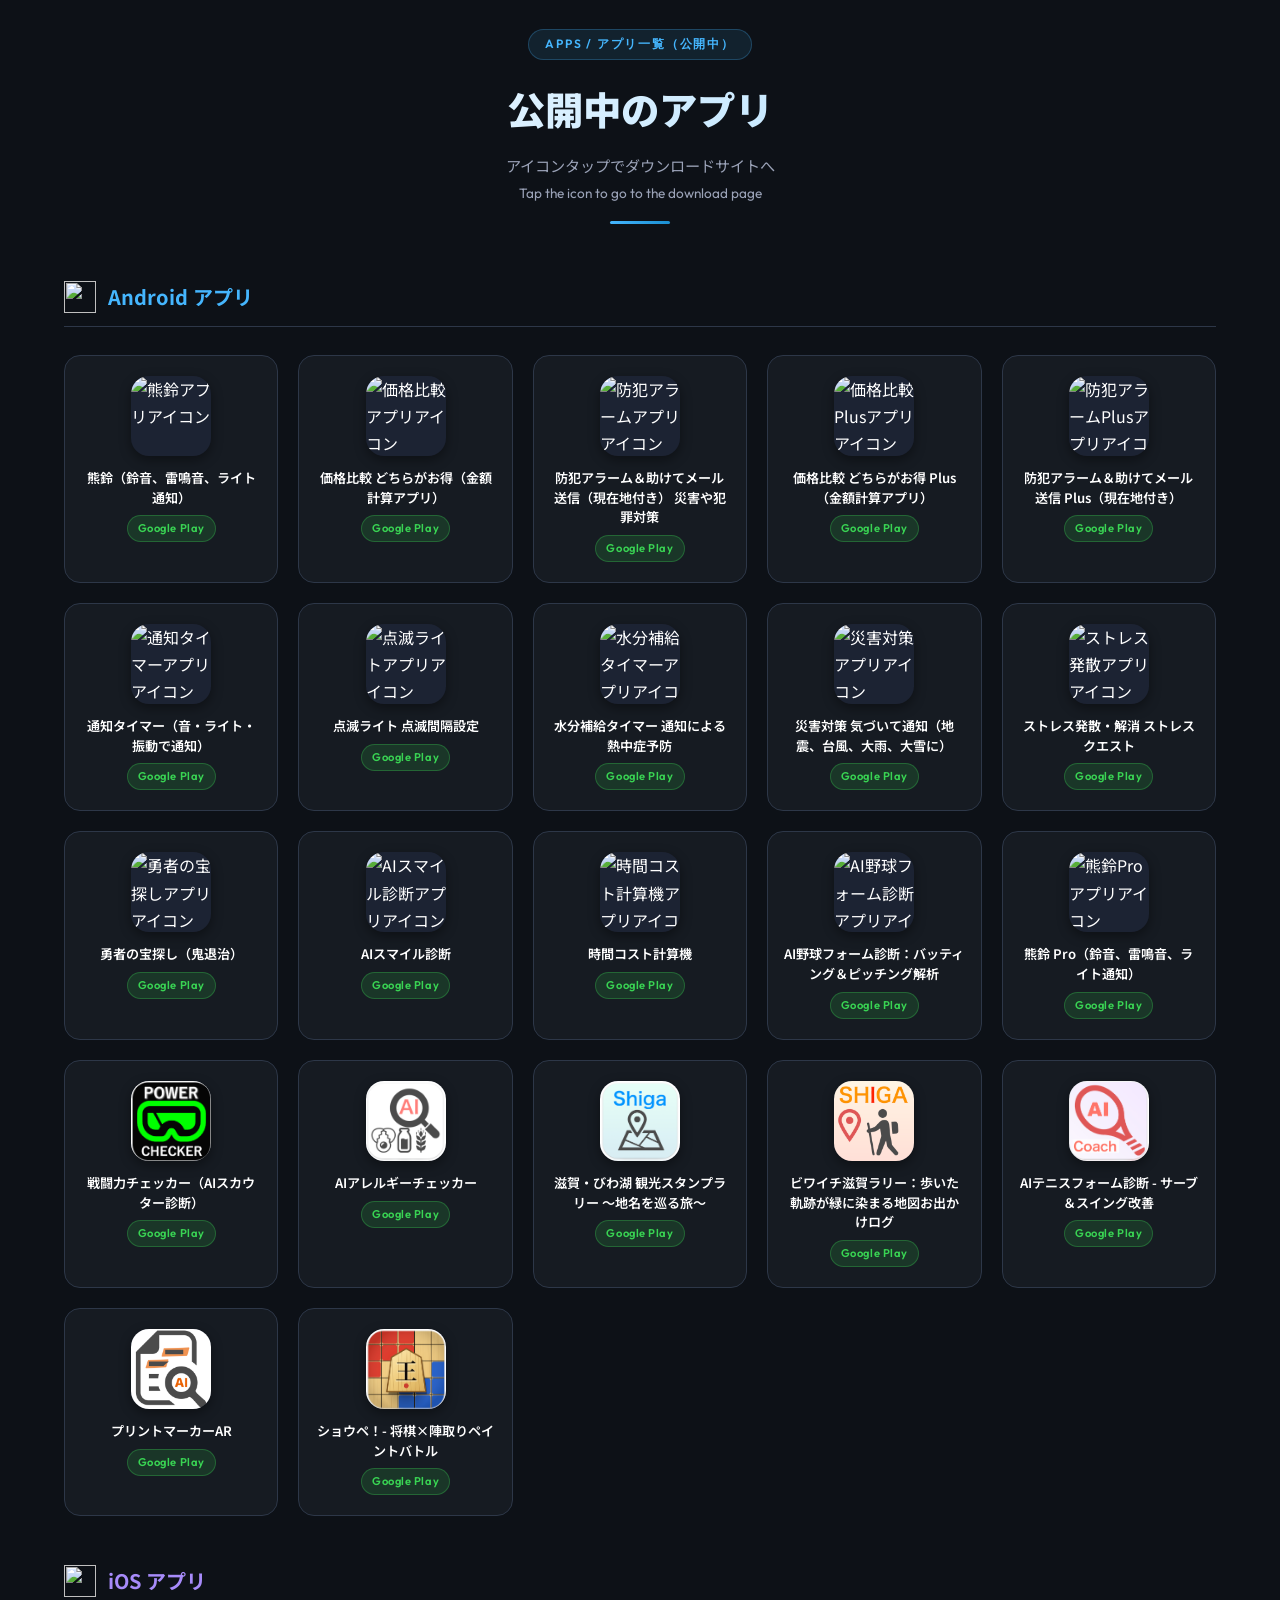
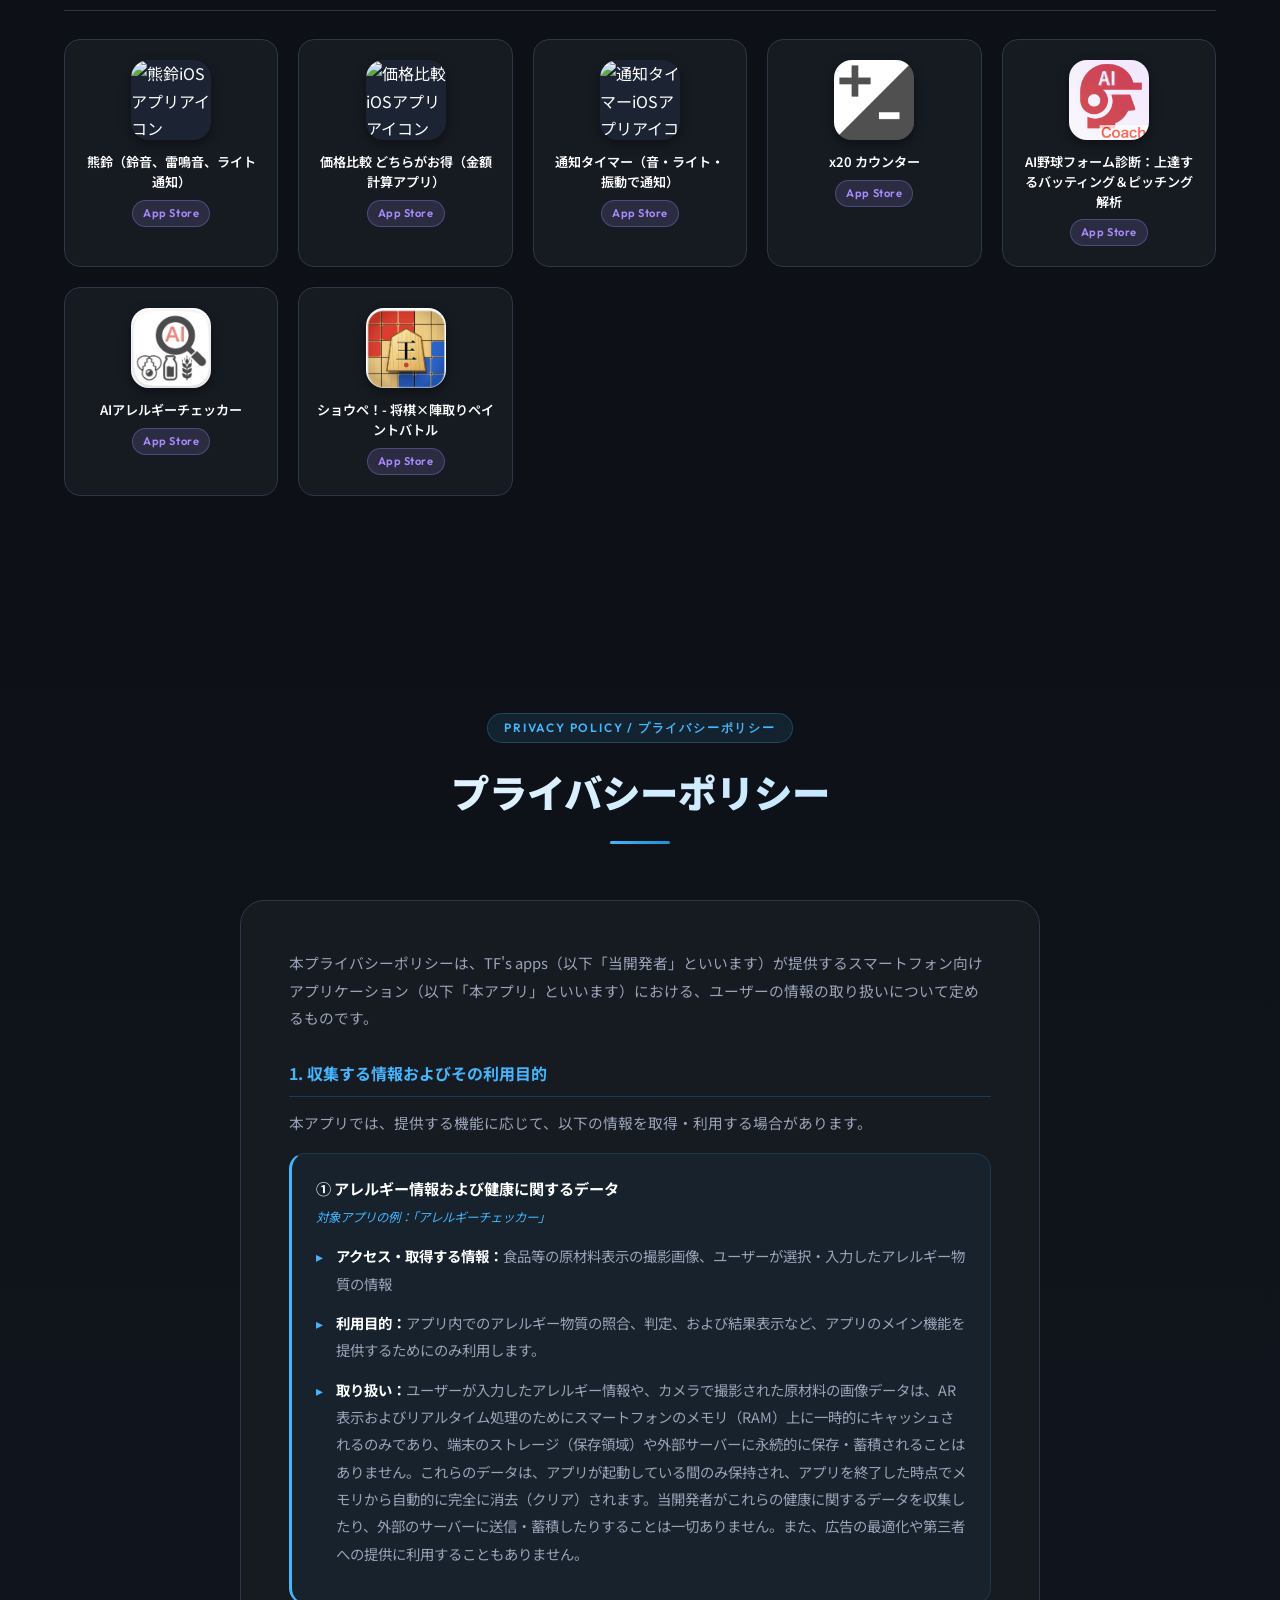
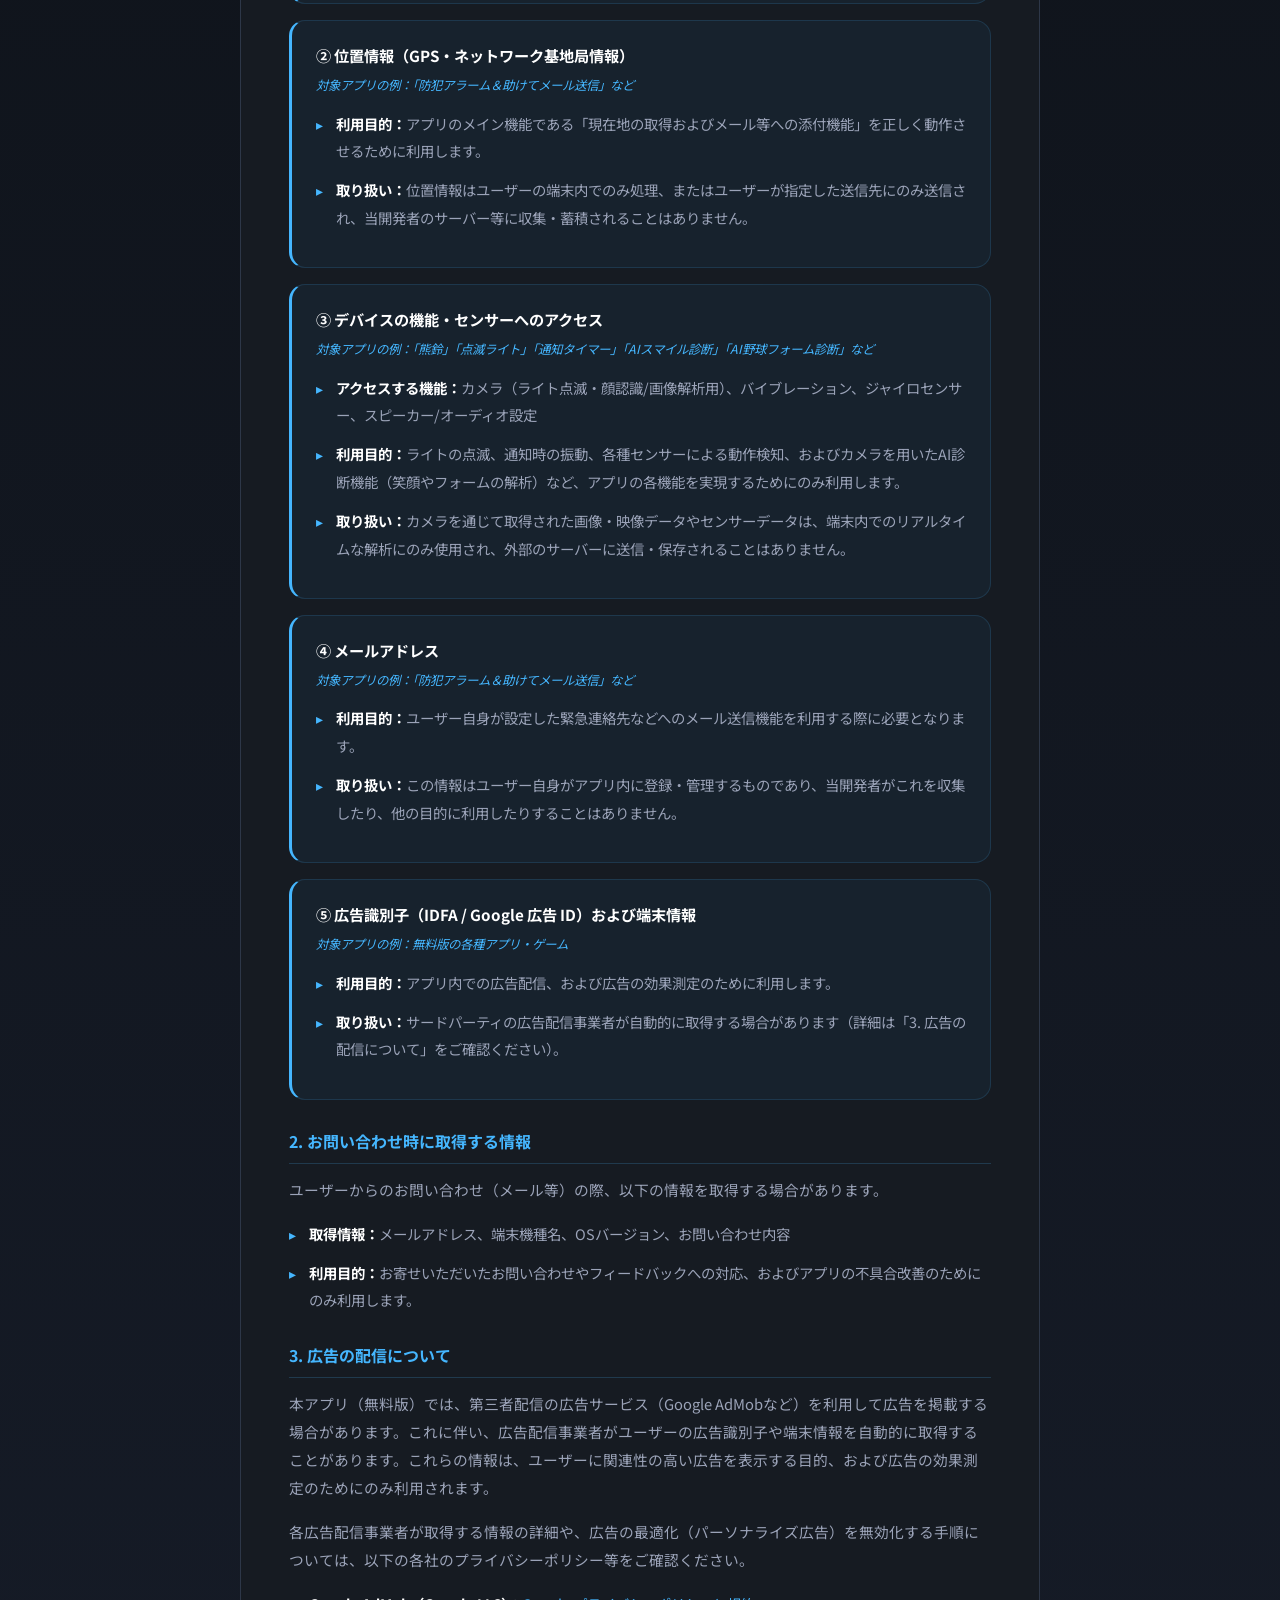
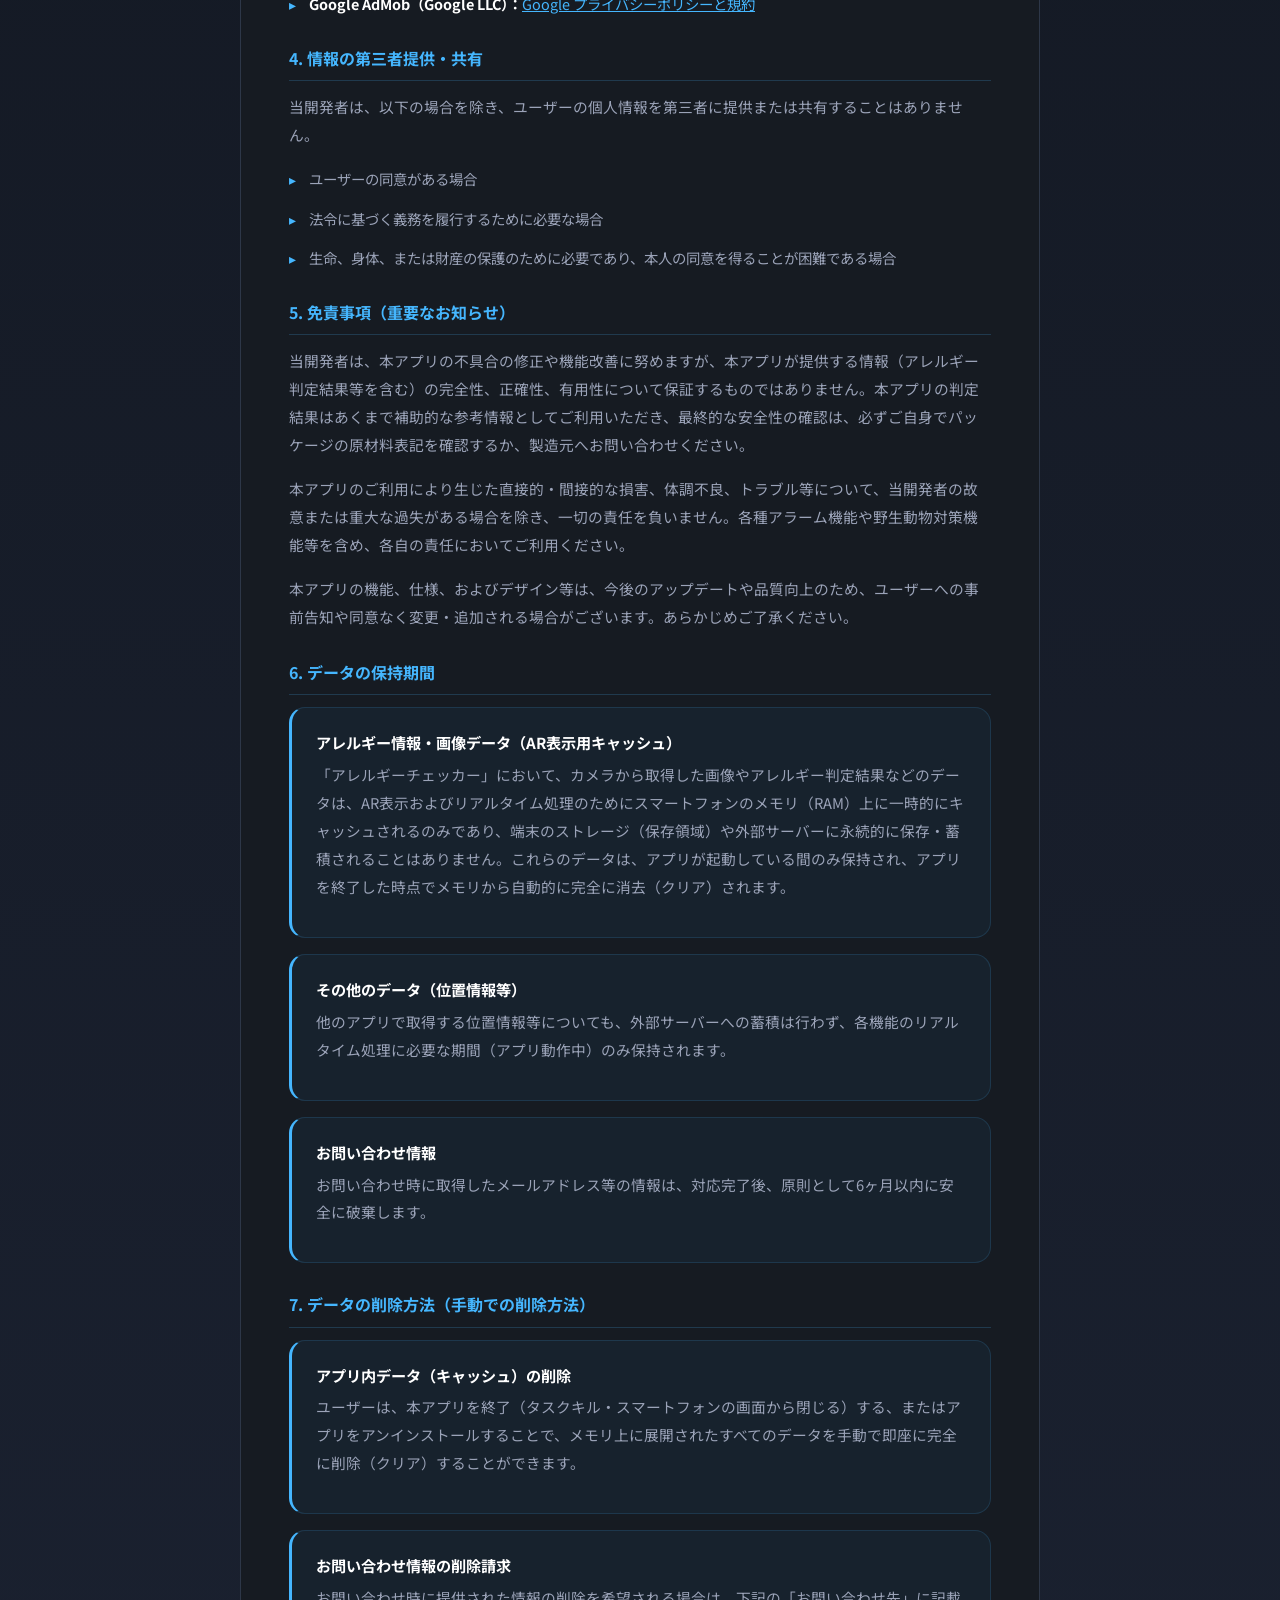
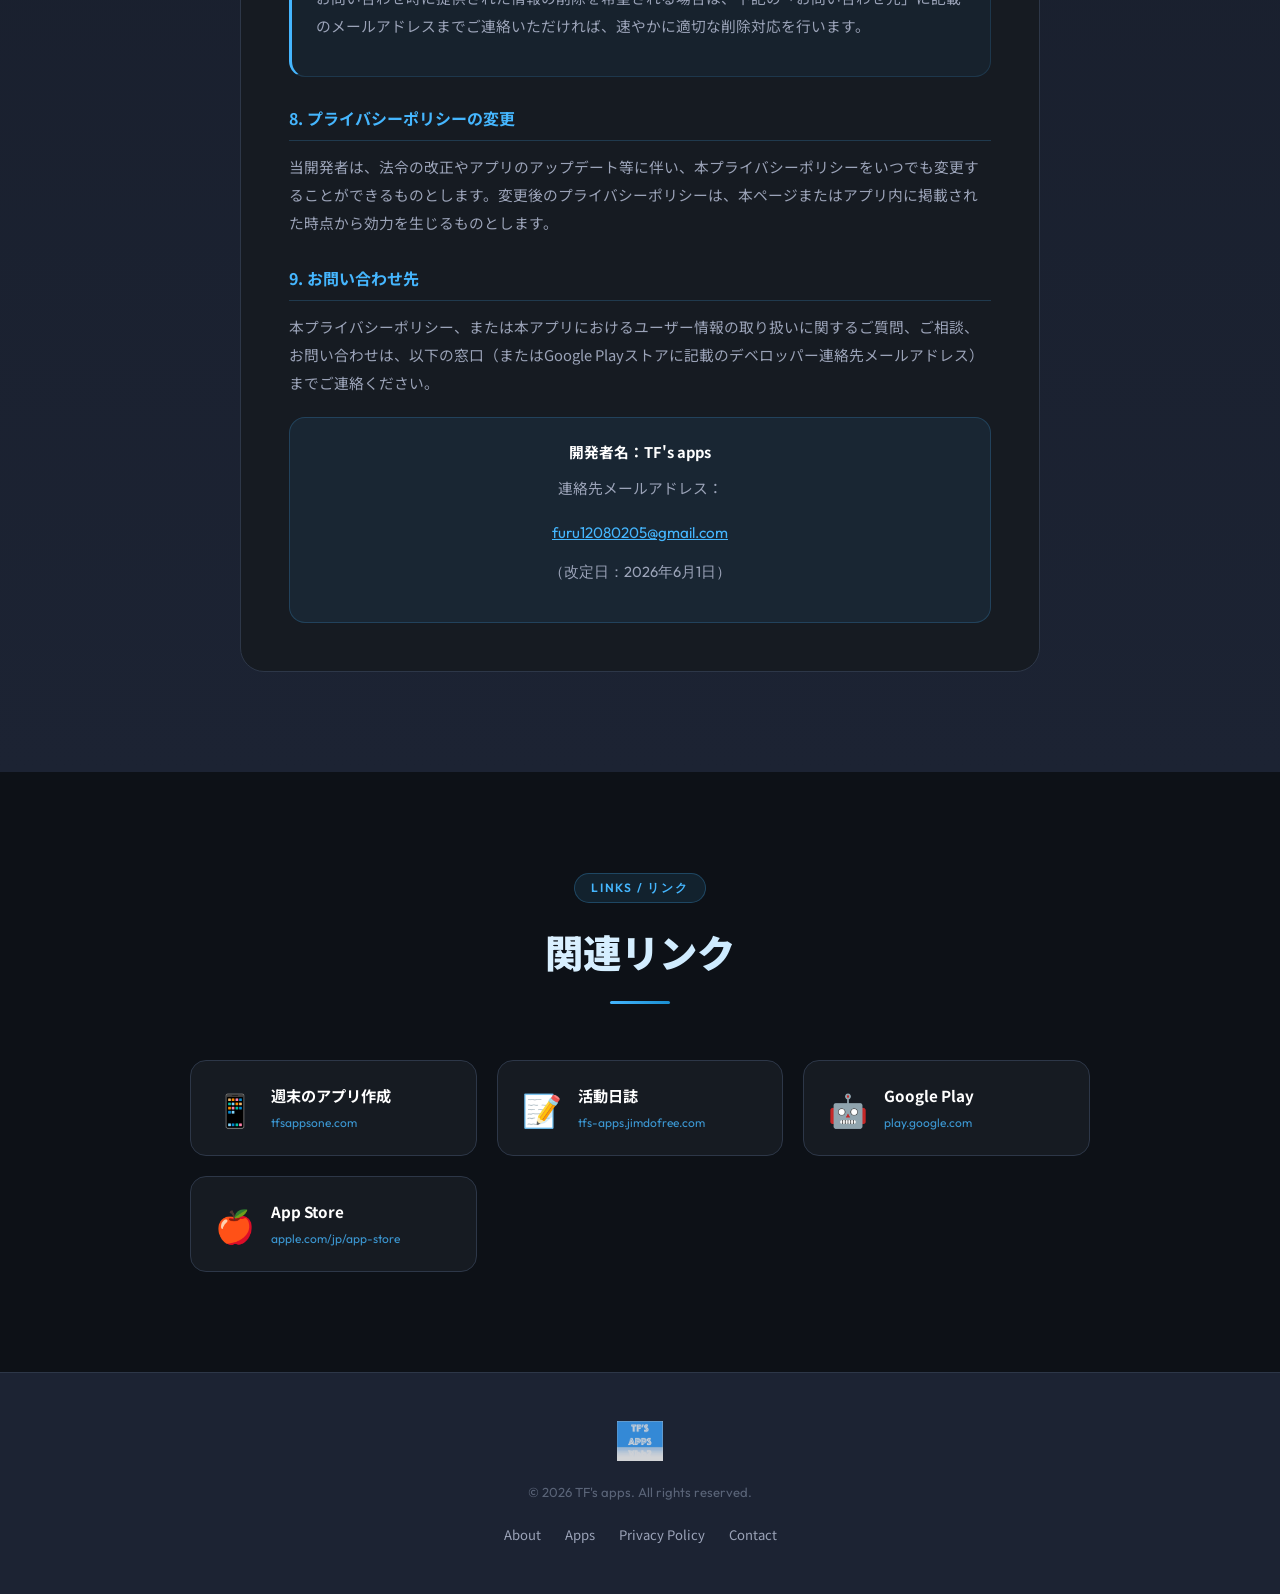
==== commit c3d77008: "Add files via upload" ====
--- a/index.html
+++ b/index.html
@@ -465,6 +465,18 @@
             </a>
           </div>
 
+          <div class="app-card reveal-card">
+            <a href="https://itunes.apple.com/jp/app/id6832732754?mt=8" target="_blank" rel="noreferrer noopener" class="app-card-link" id="app-ios-shogipaint">
+              <div class="app-icon-wrap">
+                <img src="assets/images/icon_shogipaint.png" alt="ショウペ！将棋×陣取りペイントバトルiOSアプリアイコン" class="app-icon" loading="lazy">
+              </div>
+              <div class="app-info">
+                <p class="app-name">ショウペ！- 将棋×陣取りペイントバトル</p>
+                <span class="app-badge badge-ios">App Store</span>
+              </div>
+            </a>
+          </div>
+
         </div>
       </div><!-- /.platform-block iOS -->
 
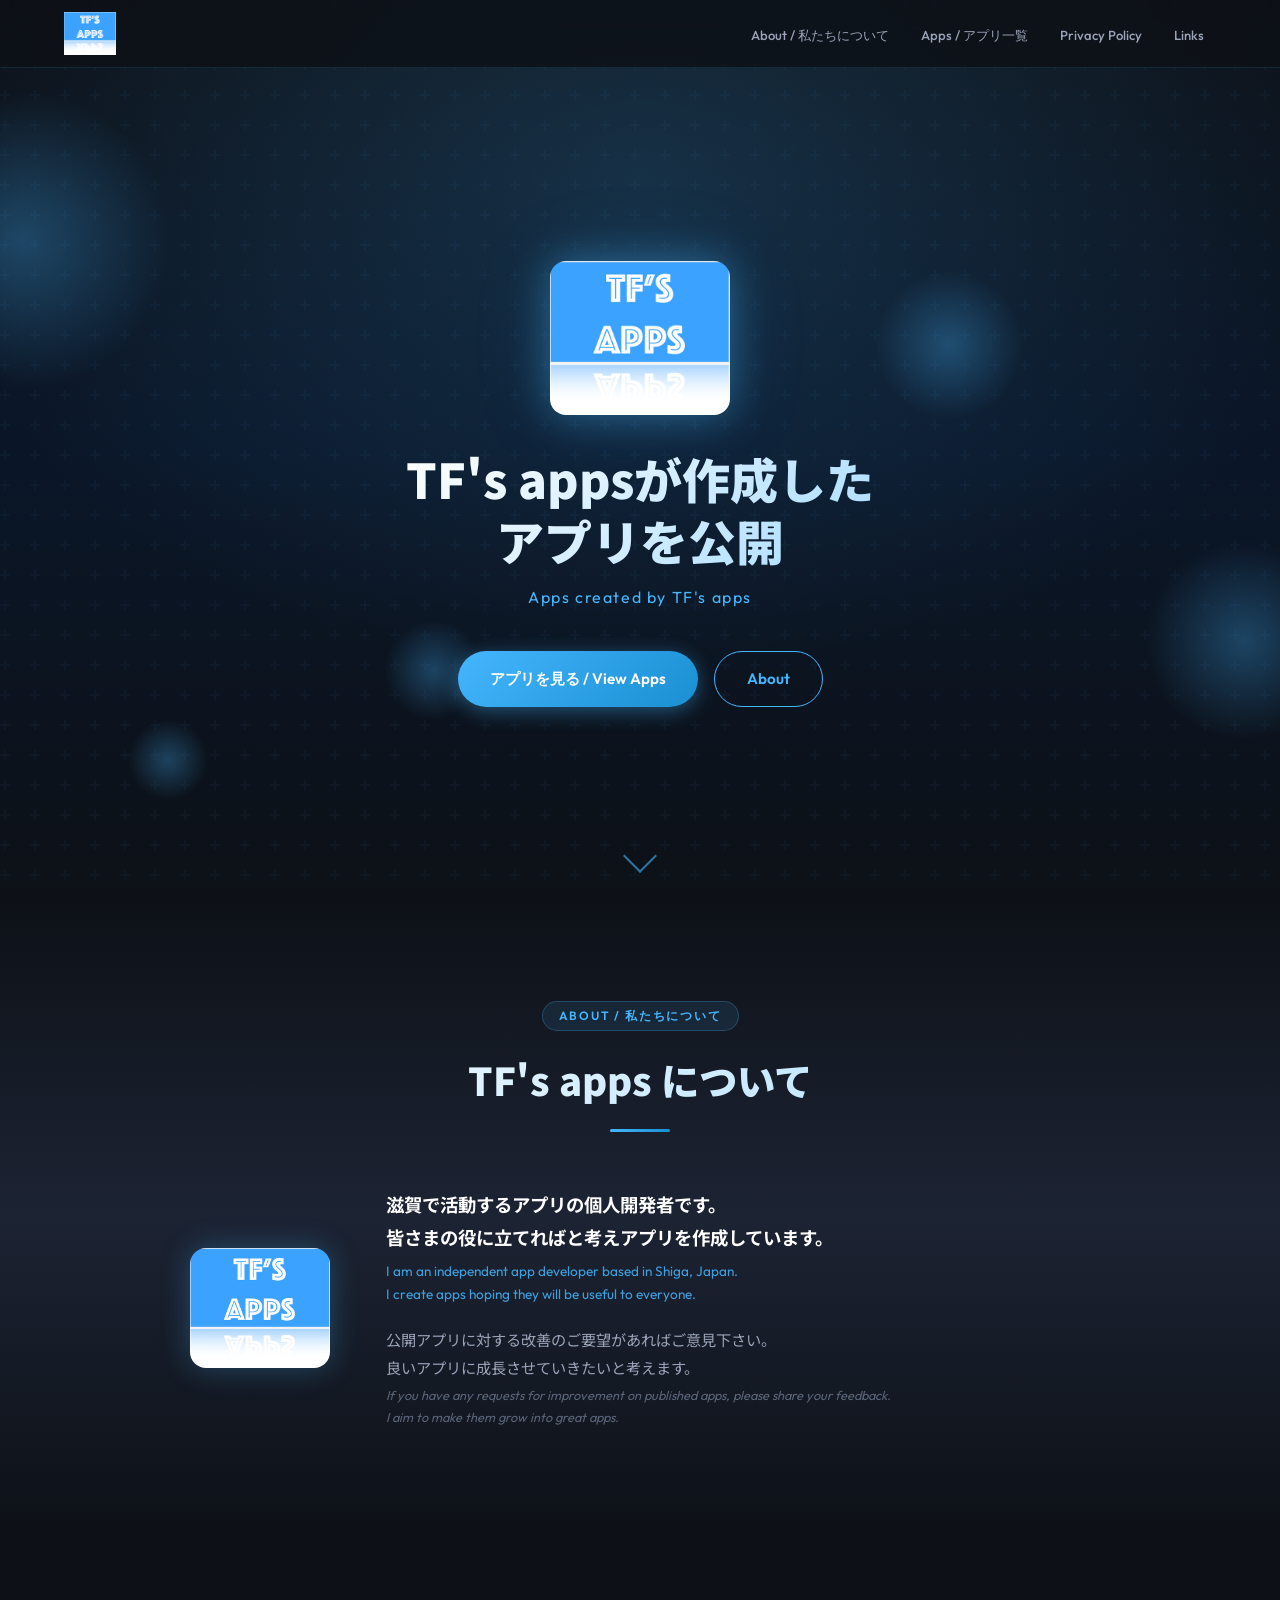
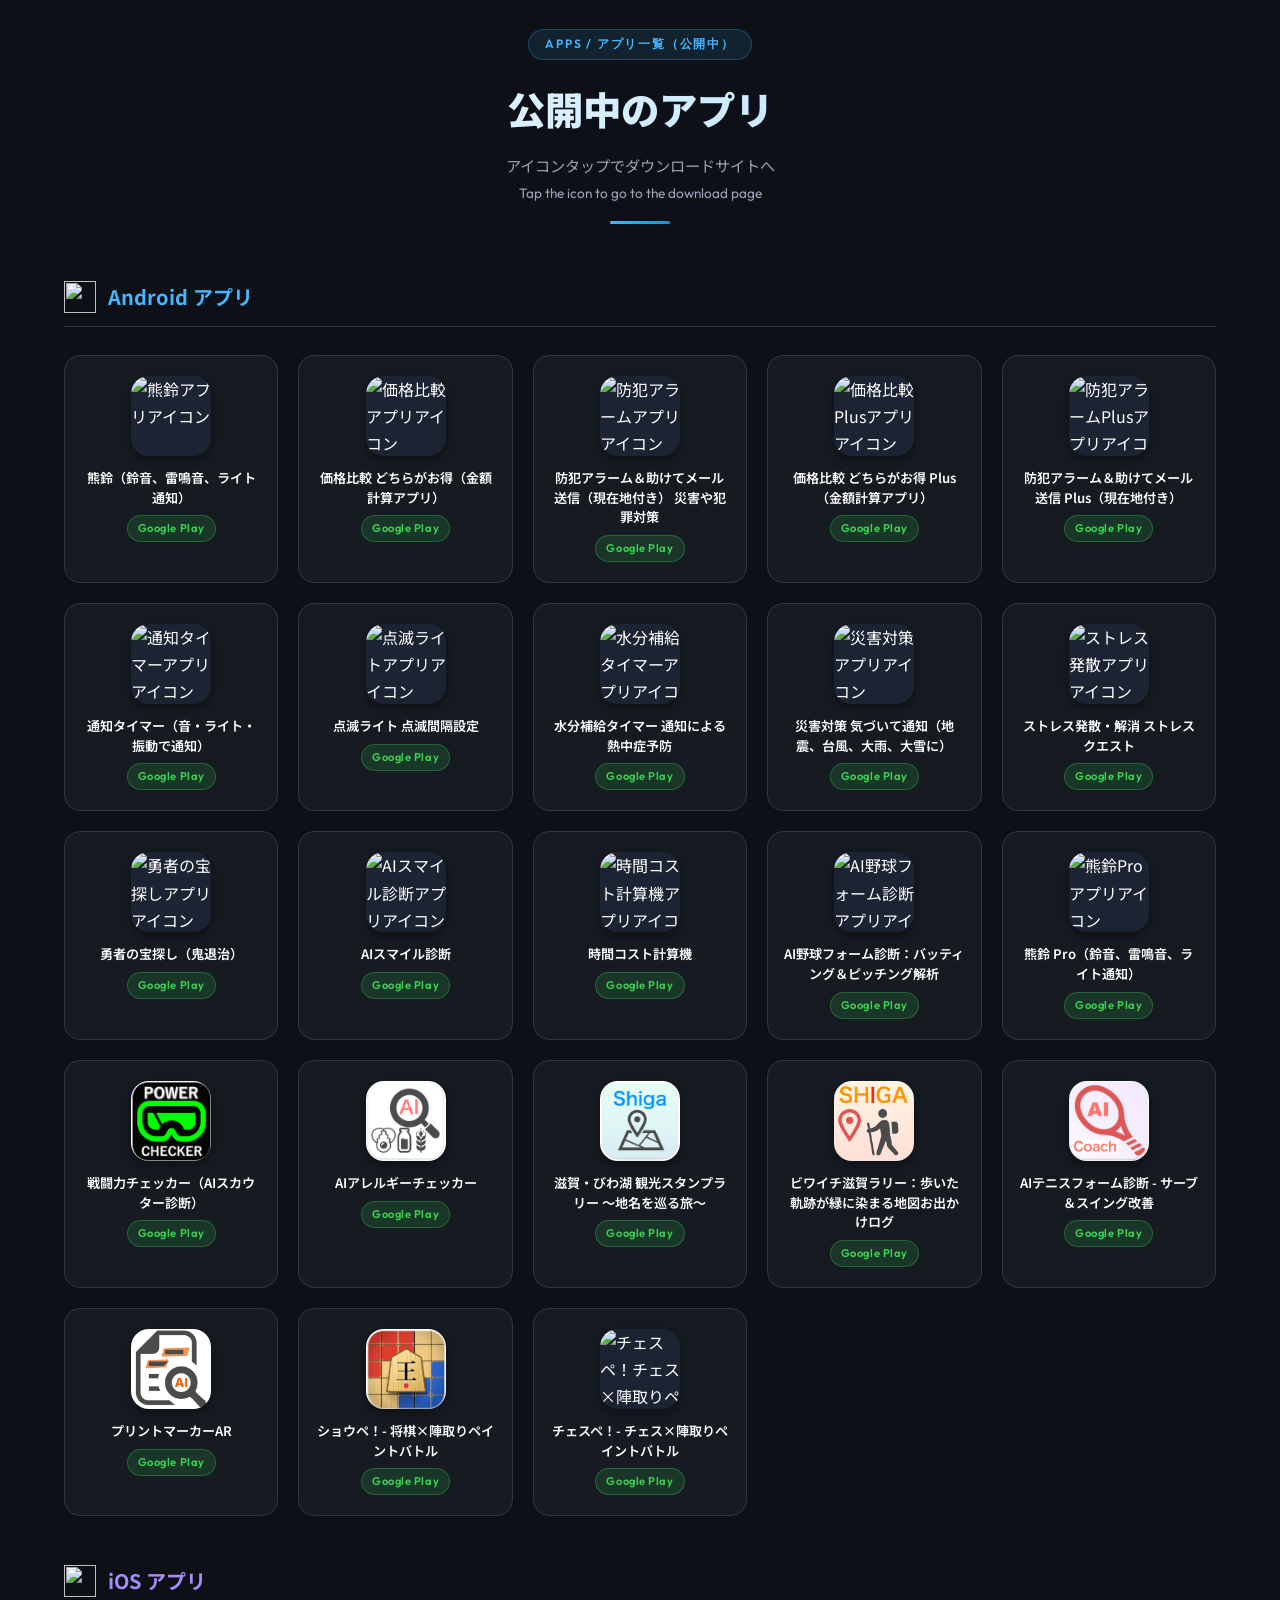
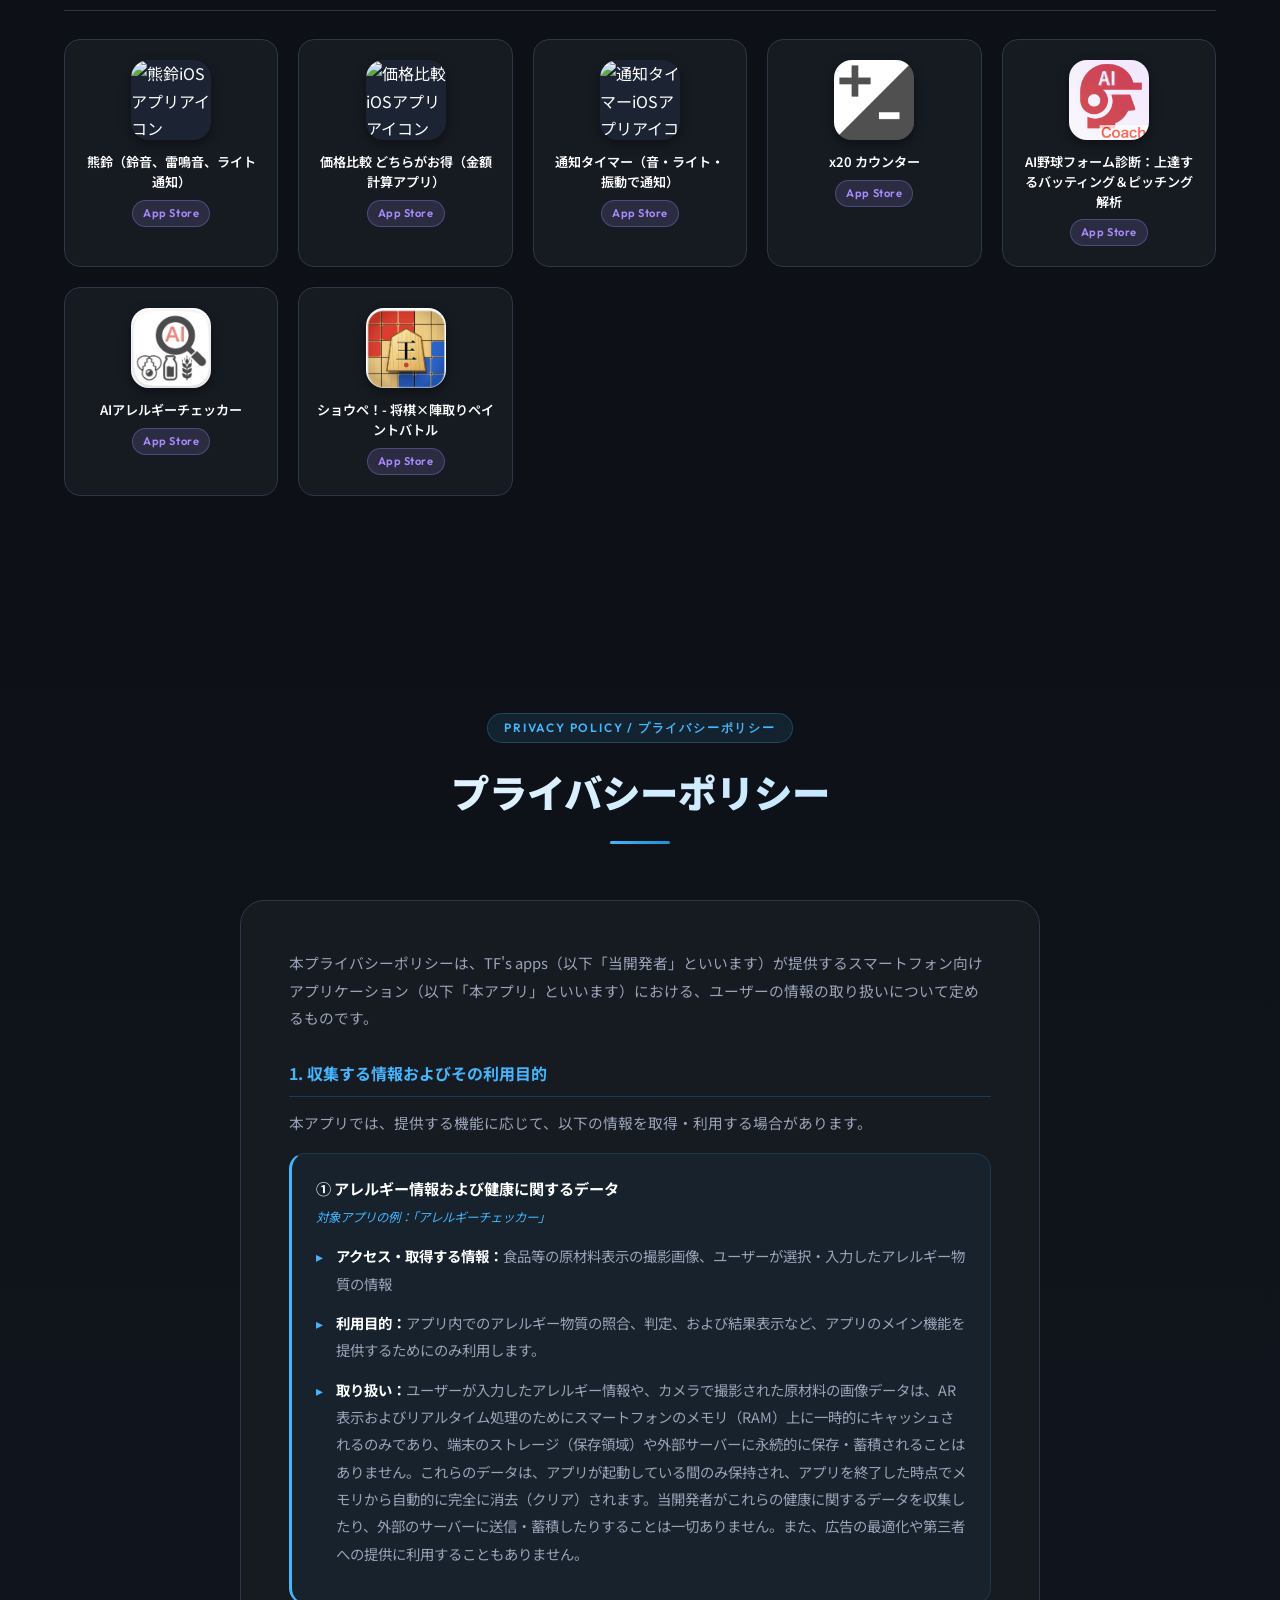
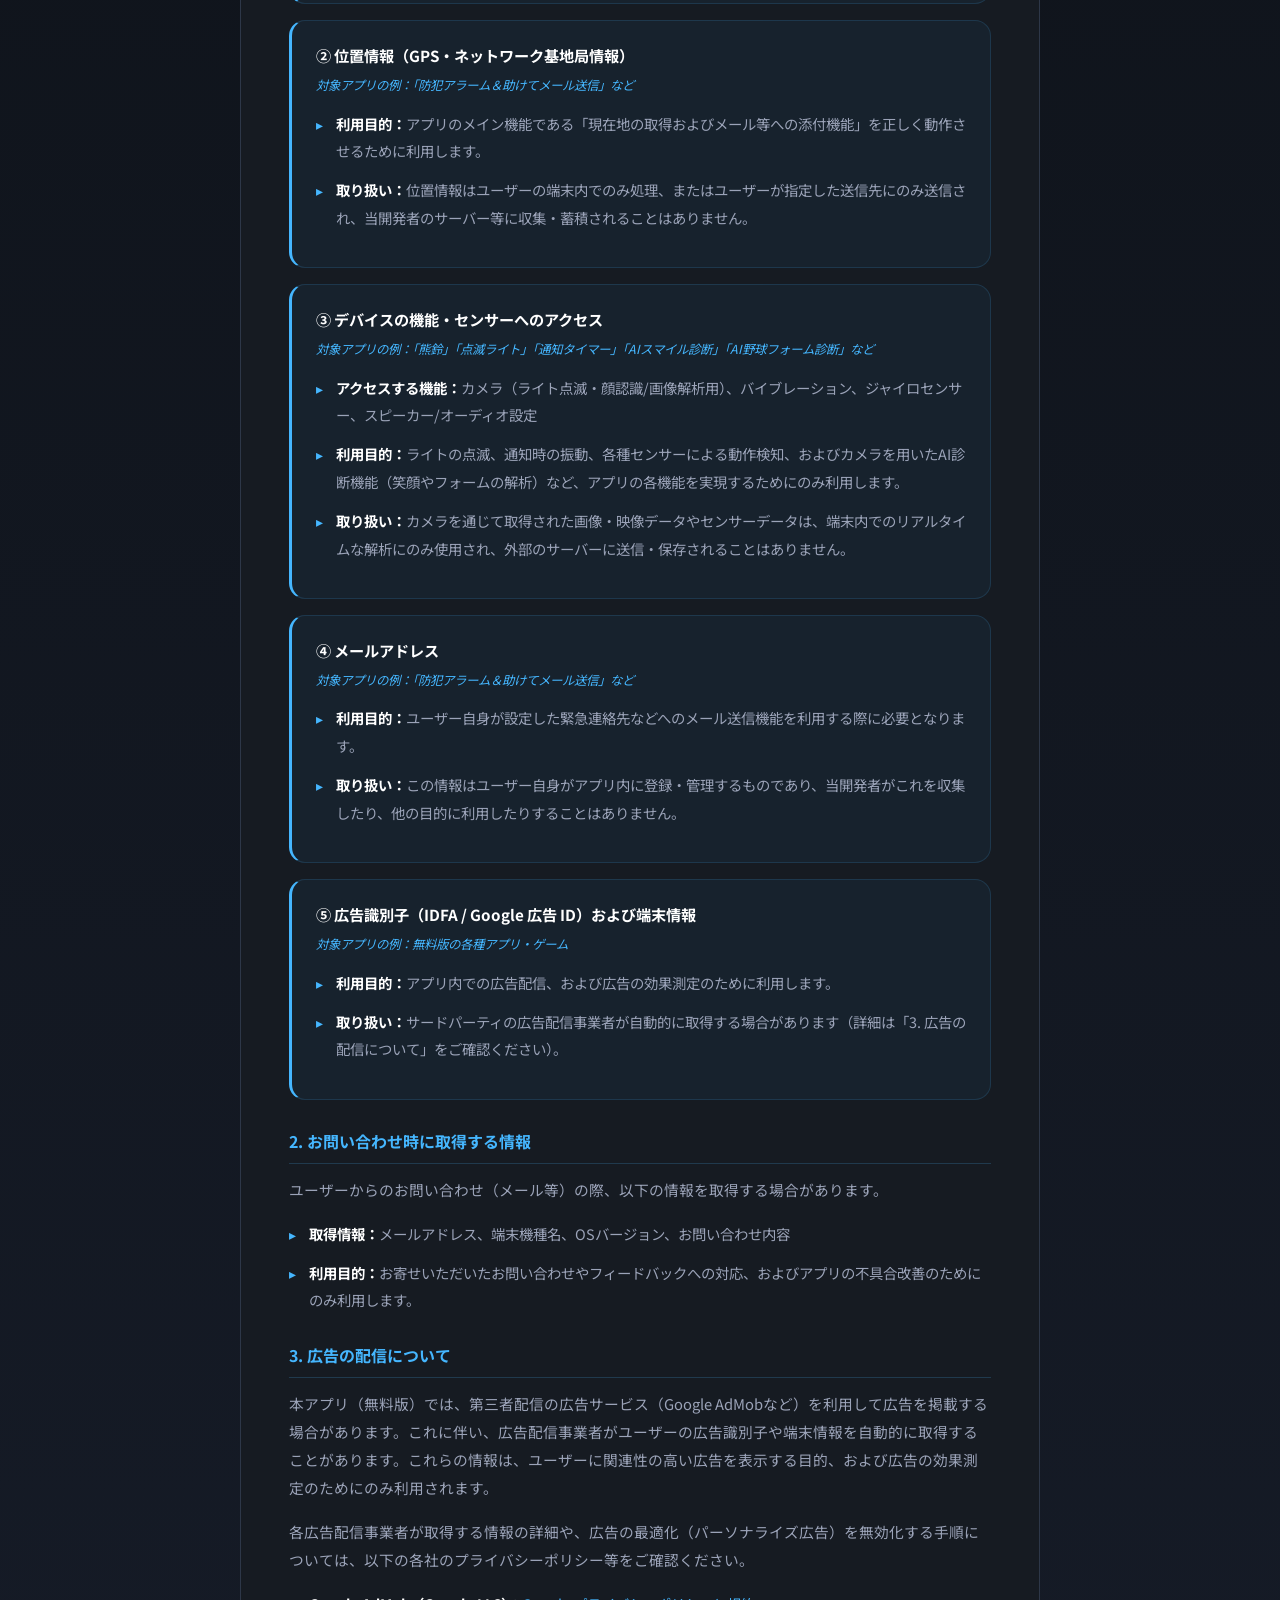
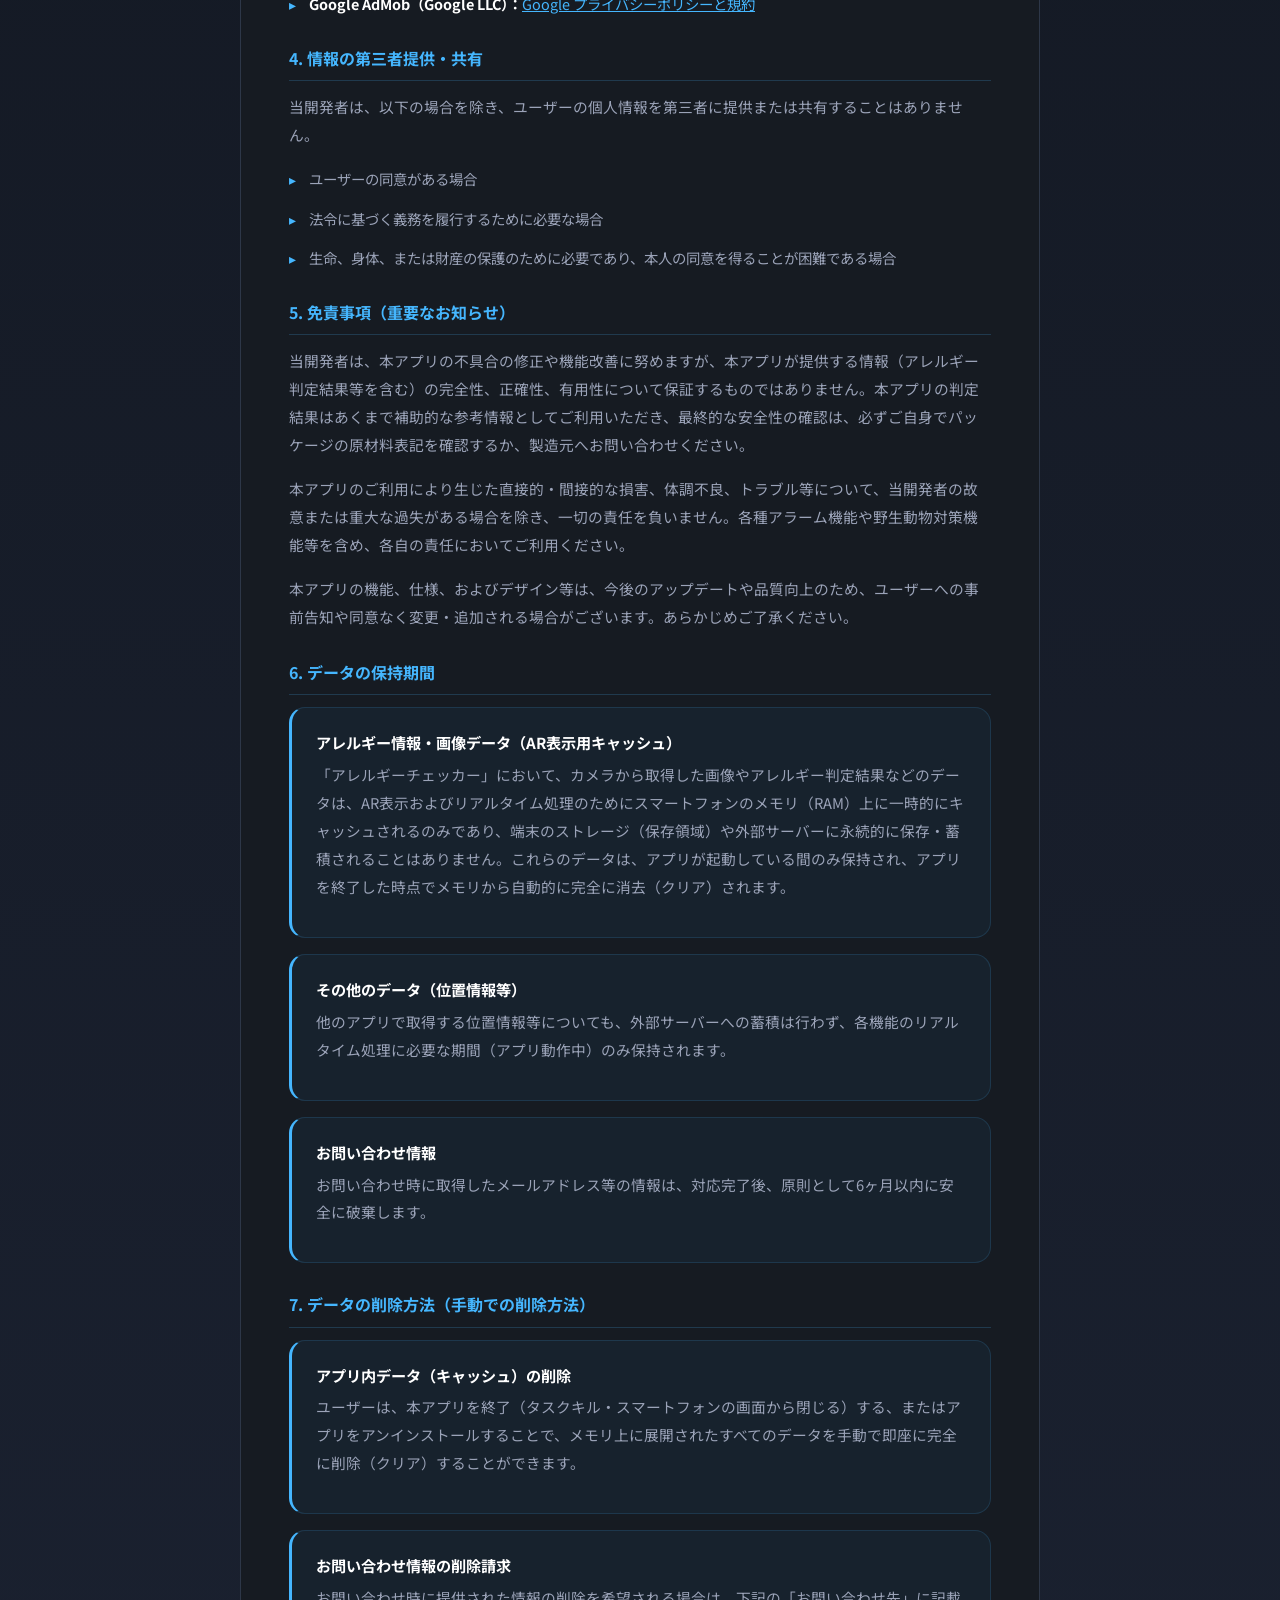
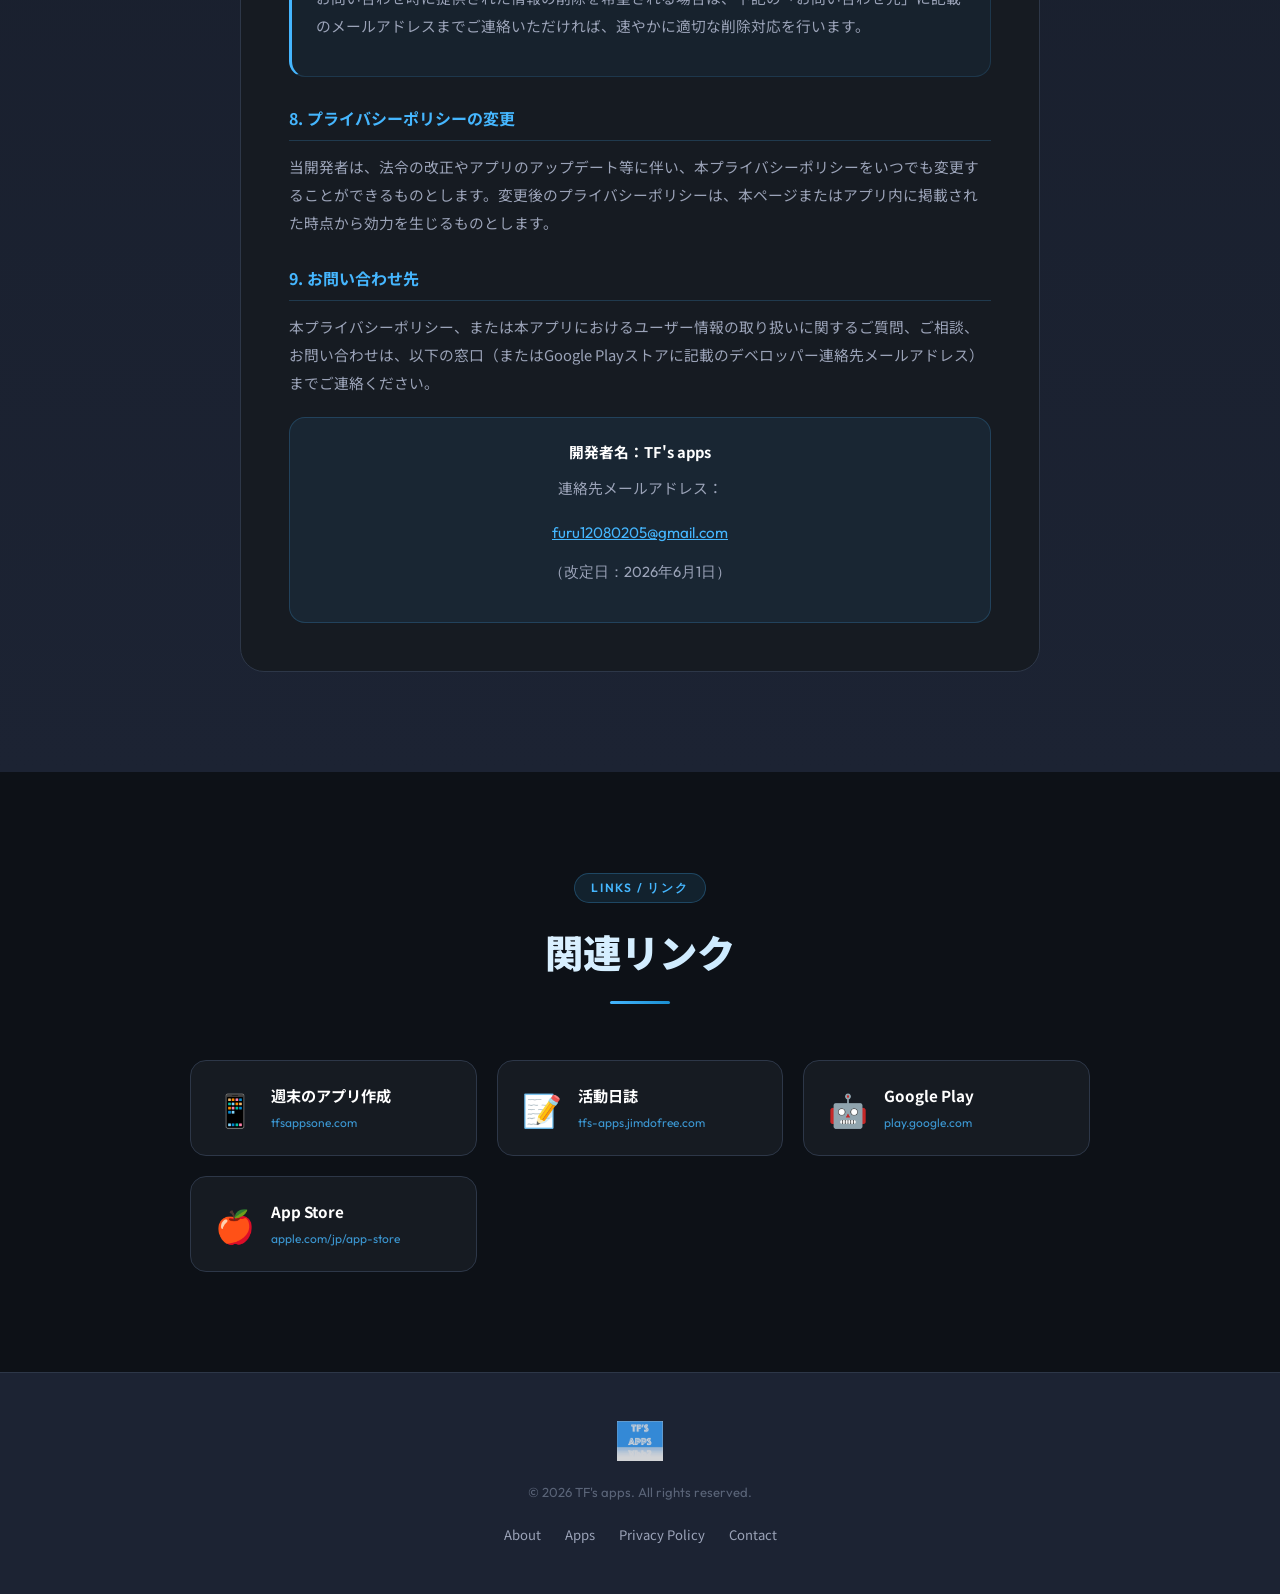
==== commit 1cdec1c7: "Add files via upload" ====
--- a/index.html
+++ b/index.html
@@ -383,6 +383,18 @@
             </a>
           </div>
 
+          <div class="app-card reveal-card">
+            <a href="https://play.google.com/store/apps/details?id=tfsapps.chesspaint" target="_blank" rel="noreferrer noopener" class="app-card-link" id="app-chesspaint">
+              <div class="app-icon-wrap">
+                <img src="assets/images/icon_chesspaint.png" alt="チェスペ！チェス×陣取りペイントバトルアプリアイコン" class="app-icon" loading="lazy">
+              </div>
+              <div class="app-info">
+                <p class="app-name">チェスペ！- チェス×陣取りペイントバトル</p>
+                <span class="app-badge badge-android">Google Play</span>
+              </div>
+            </a>
+          </div>
+
         </div><!-- /.apps-grid -->
       </div><!-- /.platform-block Android -->
 
